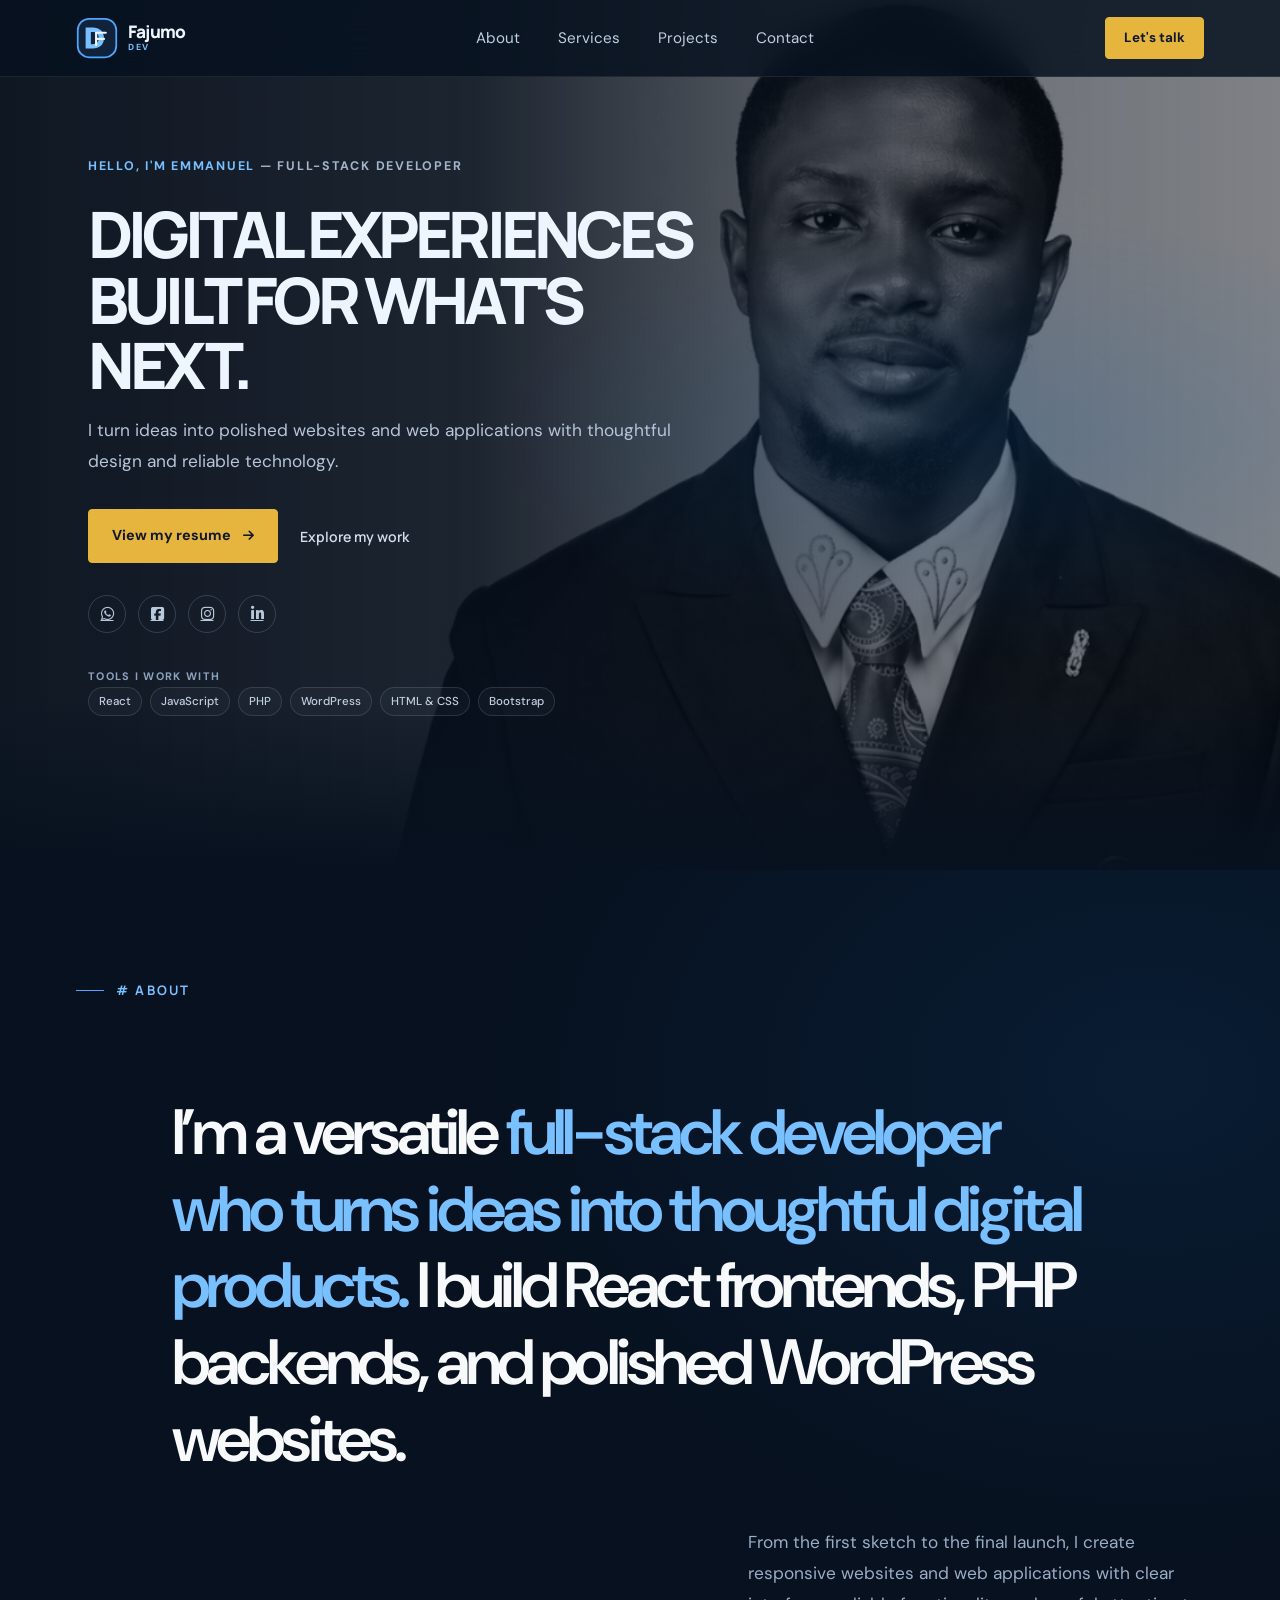
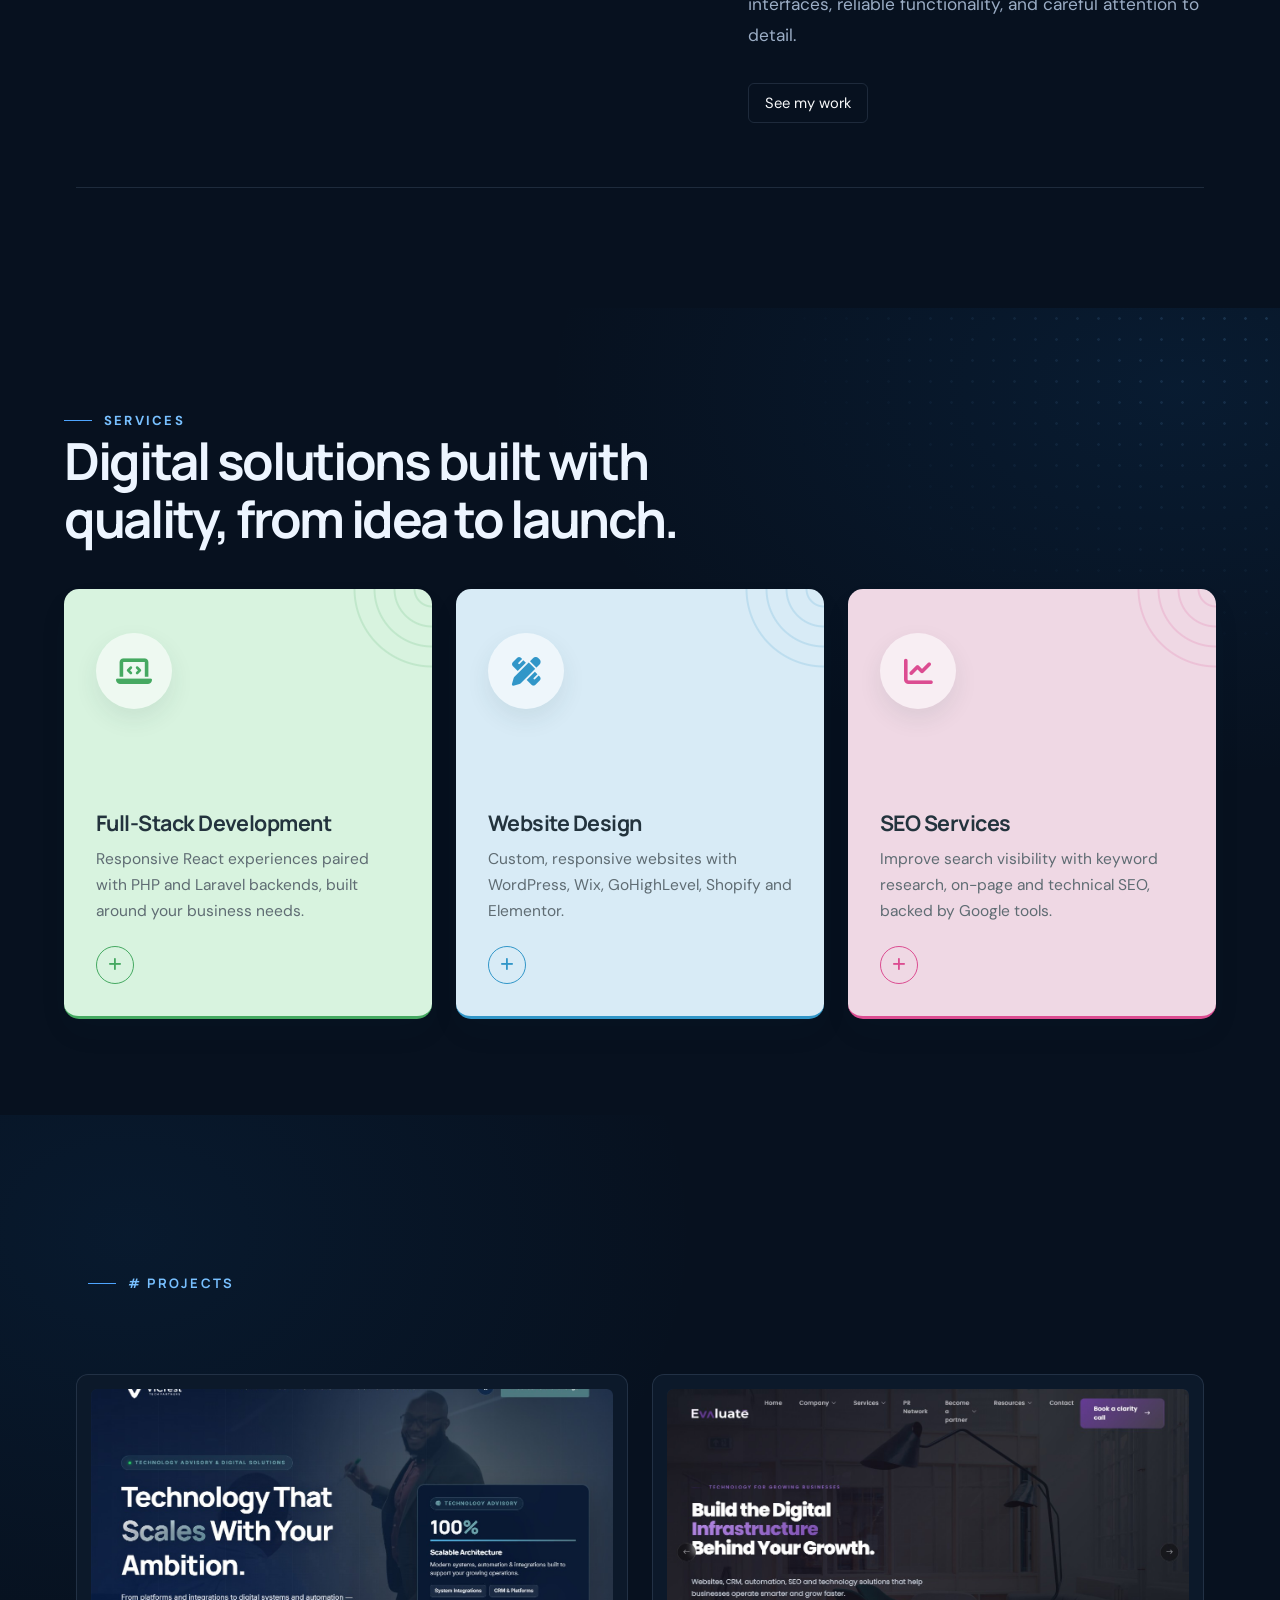
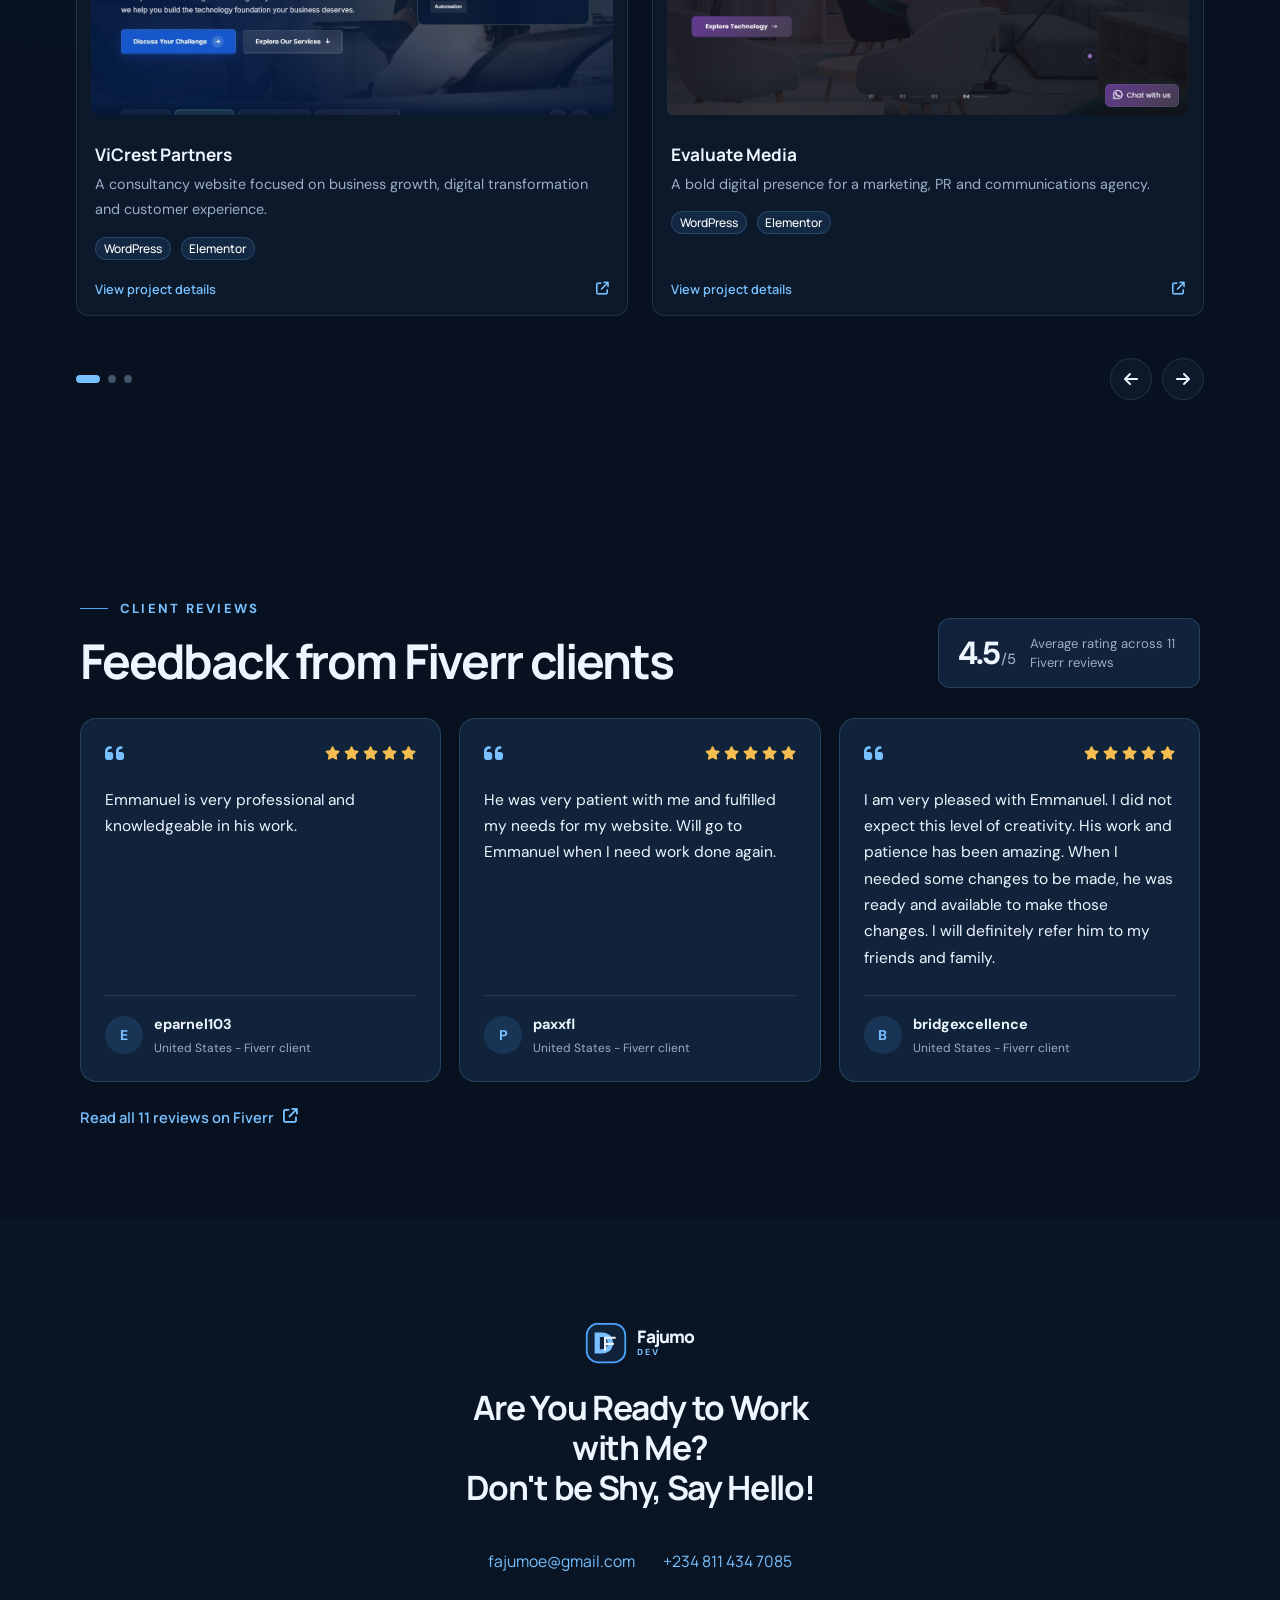
==== index.html @ 18ba1b21 "," ====
<!DOCTYPE html>
<html lang="en">

<head>
	<meta charset="utf-8">
	<meta name="viewport" content="width=device-width, initial-scale=1">
	<title>Emmanuel Fajumo | Full-Stack Developer</title>
	<meta name="description" content="Emmanuel Fajumo builds thoughtful digital experiences with React, PHP, JavaScript, and WordPress." />
	<meta name="author" content="Emmanuel Fajumo" />
	<meta name="theme-color" content="#07111f">


	<link rel="preconnect" href="https://fonts.googleapis.com">
	<link rel="preconnect" href="https://fonts.gstatic.com" crossorigin>
	<link
		href="https://fonts.googleapis.com/css2?family=DM+Sans:wght@400;500;600;700&family=Manrope:wght@400;500;600;700;800&display=swap"
		rel="stylesheet">
	<link rel="stylesheet" type="text/css" href="fontawesome/css/all.css">
	<link rel="stylesheet" type="text/css" href="bootstrap/css/bootstrap.min.css">

	<link rel="stylesheet" type="text/css" href="style.css">



</head>

<body>
	<div class="mainbody">
		<!-- Navigation and Hero section -->
		<div class="container-fluid hero pb-5" id="hero">
			<div class="row nav-bg py-3 px-5">
				<div class="col-md-12 ">
					<nav class="navbar navbar-expand-lg  text-light ">
						<div class="container-fluid d-flex justify-content-between">
							<a class="navbar-brand logo" href="#hero" aria-label="Dev Fajumo home">
								<svg class="logo-mark" viewBox="0 0 48 48" role="img" aria-labelledby="headerLogoTitle">
									<title id="headerLogoTitle">DF monogram</title>
									<rect x="2" y="2" width="44" height="44" rx="13" fill="#10233a" stroke="#4ea5ff" stroke-width="2" />
									<path d="M11 12h8c8 0 13 4.7 13 12s-5 12-13 12h-8V12Zm6 5v14h2c4.5 0 7-2.4 7-7s-2.5-7-7-7h-2Z" fill="#78c0ff" />
									<path d="M23 18h11M23 18v14M23 25h9" fill="none" stroke="#edf5ff" stroke-linecap="round" stroke-width="2.5" />
								</svg>
								<span class="logo-wordmark">
									<span class="logo-name">Fajumo</span>
									<span class="logo-caption">DEV</span>
								</span>
							</a>
							<button class="navbar-toggler" type="button" data-bs-toggle="collapse"
								data-bs-target="#navbarSupportedContent" aria-controls="navbarSupportedContent"
								aria-expanded="false" aria-label="Toggle navigation">
								<span class="navbar-toggler-icon"></span>
							</button>
							<div class="collapse navbar-collapse" id="navbarSupportedContent">
								<ul class="navbar-nav mb-2 mb-lg-0 d-flex justify-content-between">
									<li class="nav-item">
										<a class="nav-link" aria-current="page" href="#aboutMe">About</a>
									</li>
									<li class="nav-item">
										<a class="nav-link" href="#services">Services</a>
									</li>
									<li class="nav-item">
										<a class="nav-link" href="#projects">Projects</a>
									</li>
									<li class="nav-item">
										<a class="nav-link" href="#contact">Contact</a>
									</li>
								</ul>
							</div>
							<a href="#contact" class="btn btn-sm nav-cta d-none d-lg-inline-flex">Let's talk</a>
						</div>
					</nav>
				</div>
			</div>

			<div class="row bigtext">
				<div class="col-12 col-lg-7 d-flex align-items-center">
					<div class="hero-text">
						<p class="hero-eyebrow">Hello, I'm Emmanuel <span>— Full-stack developer</span></p>
						<h1 class="name" aria-label="Digital experiences built for what's next.">
							<span class="typing-line" aria-hidden="true">Digital experiences</span>
							<span class="typing-line" aria-hidden="true">built for what's next.</span>
						</h1>
						<p class="hero-description">I turn ideas into polished websites and web applications with thoughtful design and reliable technology.</p>
						<div class="hero-actions">
							<a class="btn btn-lg form-submit" href="media/mycv.pdf" target="_blank"
								rel="noopener" aria-label="View Emmanuel Fajumo's resume">View my resume <i class="fa-solid fa-arrow-right" aria-hidden="true"></i></a>
							<a class="hero-secondary-action" href="#projects">Explore my work</a>
						</div>
						<div class="socials">
							<a href="#contact" data-bs-toggle="offcanvas" data-bs-target="#offcanvasWithBothOptions"
								aria-controls="offcanvasWithBothOptions" aria-label="Open WhatsApp message form">
								<i class="fa-brands fa-whatsapp" aria-hidden="true"></i>
							</a>
							<a href="https://www.facebook.com/profile.php?id=100006743087755" target="_blank" rel="noopener noreferrer" aria-label="Facebook"> <i
									class="fa-brands fa-square-facebook"></i> </a>
							<a href="https://www.instagram.com/fajumo__mhanuel/?hl=en" target="_blank" rel="noopener noreferrer" aria-label="Instagram"> <i
									class="fa-brands fa-instagram"></i> </a>
							<a href="https://www.linkedin.com/in/emmanuel-fajumo-5799b8223/" target="_blank" rel="noopener noreferrer" aria-label="LinkedIn"> <i
									class="fa-brands fa-linkedin-in"></i> </a>
						</div>
						<aside class="hero-tech-stack" aria-label="Technologies I work with">
							<p class="hero-tech-heading">Tools I work with</p>
							<ul>
								<li>React</li>
								<li>JavaScript</li>
								<li>PHP</li>
								<li>WordPress</li>
								<li>HTML &amp; CSS</li>
								<li>Bootstrap</li>
							</ul>
						</aside>
					</div>
				</div>
			</div>
		</div>
		<!-- Navigation and Hero Ends  -->

		<!-- Social Links -->


		<!-- About Me -->
		<div class="container-fluid bgcolor pt-3 pb-5 px-2" id="aboutMe">
			<div class="row">
				<div class="col-md-12 pb-5">
					<h3 class="anchor "># About</h3>
				</div>
				<div class="col-md-10 offset-md-1 py-5">
					<p class="large-paragraph text-light">
						I’m a versatile <span>full-stack developer who turns ideas into thoughtful digital products.</span>
						I build React frontends, PHP backends, and polished WordPress websites.
					</p>
				</div>
			</div>
			<div class="row pb-5">

				<div class="col-md-5 offset-md-6 text-light">
					<p class="fs-4 pb-3">From the first sketch to the final launch, I create responsive websites and web
						applications with clear interfaces, reliable functionality, and careful attention to detail.</p>

					<a href="#projects" class="text-light btn btn-outline-light btn-lg rounded">See my work</a>
				</div>
			</div>

			<div class="row">
				<div class="col-md-12">
					<hr />
				</div>
			</div>
		</div>
		<!-- About Me Ends -->

		<!-- Services -->
		<section class="container-fluid" id="services" aria-labelledby="services-title">
			<div class="services-inner">
				<header class="services-header">
					<p class="anchor">Services</p>
					<h2 id="services-title">Digital solutions built with quality, from idea to launch.</h2>
				</header>

				<div class="services-grid">
					<article class="service-card service-card--green">
						<div class="service-icon" aria-hidden="true">
							<i class="fa-solid fa-laptop-code"></i>
						</div>
						<div class="service-content">
							<h3>Full-Stack Development</h3>
							<p>Responsive React experiences paired with PHP and Laravel backends, built around your business needs.</p>
							<a class="service-link" href="#contact" aria-label="Ask about full-stack development">
								<i class="fa-solid fa-plus" aria-hidden="true"></i>
							</a>
						</div>
					</article>

					<article class="service-card service-card--blue">
						<div class="service-icon" aria-hidden="true">
							<i class="fa-solid fa-pen-ruler"></i>
						</div>
						<div class="service-content">
							<h3>Website Design</h3>
							<p>Custom, responsive websites with WordPress, Wix, GoHighLevel, Shopify and Elementor.</p>
							<a class="service-link" href="#contact" aria-label="Ask about website design">
								<i class="fa-solid fa-plus" aria-hidden="true"></i>
							</a>
						</div>
					</article>

					<article class="service-card service-card--pink">
						<div class="service-icon" aria-hidden="true">
							<i class="fa-solid fa-chart-line"></i>
						</div>
						<div class="service-content">
							<h3>SEO Services</h3>
							<p>Improve search visibility with keyword research, on-page and technical SEO, backed by Google tools.</p>
							<a class="service-link" href="#contact" aria-label="Ask about SEO services">
								<i class="fa-solid fa-plus" aria-hidden="true"></i>
							</a>
						</div>
					</article>
				</div>
			</div>
		</section>

		<!-- Services Ends -->

		<!-- Projects -->
		<div class="container-fluid bgcolor pt-3 pb-5 px-2" id="projects">
			<div class="row g-5">
				<div class="col-md-12 py-5">
					<h3 class="anchor "># Projects</h3>
				</div>
			</div>

			<div id="projectsCarousel" class="carousel slide project-carousel" data-bs-interval="false"
				aria-label="Portfolio projects" aria-roledescription="carousel">
				<div class="carousel-inner">
					<div class="carousel-item active" role="group" aria-roledescription="slide" aria-label="Slide 1 of 3">
						<div class="row projectt">
							<div class="col-12 col-md-6">
								<a class="card proj project-card shadow-lg" href="#projectDetailsModal"
									data-bs-toggle="modal" data-bs-target="#projectDetailsModal"
									data-project-details="A business growth and technology consultancy website presenting strategy, digital marketing, technology and customer experience as integrated services."
									data-project-url="https://vicrestpartners.com/"
									aria-label="View project details: ViCrest Partners">
									<div class="rounded mb-3">
										<img src="media/vicrest-hero.jpg" class="img-fluid rounded" alt="ViCrest Partners homepage hero section">
									</div>
									<h4>ViCrest Partners</h4>
									<p>A consultancy website focused on business growth, digital transformation and customer experience.</p>
									<div class="d-flex justify-content-start align-items-center tools">
										<span class="badge text-bg-primary m-2">WordPress</span>
										<span class="badge text-bg-secondary m-2">Elementor</span>
									</div>
									<span class="project-card-hint">View project details <i class="fa-solid fa-arrow-up-right-from-square" aria-hidden="true"></i></span>
								</a>
							</div>
							<div class="col-12 col-md-6">
								<a class="card proj project-card shadow-lg" href="#projectDetailsModal"
									data-bs-toggle="modal" data-bs-target="#projectDetailsModal"
									data-project-details="A marketing, PR and digital agency website designed to showcase Evaluate Media's services and help businesses strengthen visibility, connect with customers and grow."
									data-project-url="https://evaluate.ng/"
									aria-label="View project details: Evaluate Media">
									<div class="rounded mb-3">
										<img src="media/evaluate-hero.jpg" class="img-fluid rounded" alt="Evaluate Media homepage hero section">
									</div>
									<h4>Evaluate Media</h4>
									<p>A bold digital presence for a marketing, PR and communications agency.</p>
									<div class="d-flex justify-content-start align-items-center tools">
										<span class="badge text-bg-primary m-2">WordPress</span>
										<span class="badge text-bg-secondary m-2">Elementor</span>
									</div>
									<span class="project-card-hint">View project details <i class="fa-solid fa-arrow-up-right-from-square" aria-hidden="true"></i></span>
								</a>
							</div>
						</div>
					</div>

					<div class="carousel-item" role="group" aria-roledescription="slide" aria-label="Slide 2 of 3">
						<div class="row projectt">
							<div class="col-12 col-md-6">
								<a class="card proj project-card shadow-lg" href="#projectDetailsModal"
									data-bs-toggle="modal" data-bs-target="#projectDetailsModal"
									data-project-details="A veteran-focused healthcare website presenting clinician-led disability examinations, with clear guidance for veterans preparing for evaluations and providers joining the care team."
									data-project-url="https://sabinihealthcare.evaluatepr.com/"
									aria-label="View project details: Sabini Healthcare Group">
									<div class="rounded mb-3">
										<img src="media/sabini-healthcare-hero.jpg" class="img-fluid rounded" alt="Sabini Healthcare Group homepage hero section">
									</div>
									<h4>Sabini Healthcare Group</h4>
									<p>A healthcare website for respectful, specialist-led disability evaluations for veterans.</p>
									<div class="d-flex justify-content-start align-items-center tools">
										<span class="badge text-bg-primary m-2">WordPress</span>
										<span class="badge text-bg-secondary m-2">Elementor</span>
									</div>
									<span class="project-card-hint">View project details <i class="fa-solid fa-arrow-up-right-from-square" aria-hidden="true"></i></span>
								</a>
							</div>
							<div class="col-12 col-md-6">
								<a class="card proj project-card shadow-lg" href="#projectDetailsModal"
									data-bs-toggle="modal" data-bs-target="#projectDetailsModal"
									data-project-details="A French-language Christian radio platform featuring live broadcasts, radio and TV streams, programs, podcasts and faith-based content."
									data-project-url="https://rvs1.org/"
									aria-label="View project details: Radio Voix du Salut">
									<div class="rounded mb-3">
										<img src="media/rvs-hero.jpg" class="img-fluid rounded" alt="Radio Voix du Salut homepage hero section">
									</div>
									<h4>Radio Voix du Salut</h4>
									<p>A French Christian radio experience for live listening, shows and podcasts.</p>
									<div class="d-flex justify-content-start align-items-center tools">
										<span class="badge text-bg-primary m-2">WordPress</span>
										<span class="badge text-bg-secondary m-2">ProRadio</span>
									</div>
									<span class="project-card-hint">View project details <i class="fa-solid fa-arrow-up-right-from-square" aria-hidden="true"></i></span>
								</a>
							</div>
						</div>
					</div>

					<div class="carousel-item" role="group" aria-roledescription="slide" aria-label="Slide 3 of 3">
						<div class="row projectt">
							<div class="col-12 col-md-6">
								<a class="card proj project-card shadow-lg" href="#projectDetailsModal"
									data-bs-toggle="modal" data-bs-target="#projectDetailsModal"
									data-project-details="A fashion storefront presenting Sabini Wearables' activewear and everyday apparel through featured collections, product categories and a direct shopping experience."
									data-project-url="https://sabiniwearables.evaluatepr.com/"
									aria-label="View project details: Sabini Wearables">
									<div class="rounded mb-3">
										<img src="media/sabini-wearables-hero.jpg" class="img-fluid rounded" alt="Sabini Wearables homepage hero section">
									</div>
									<h4>Sabini Wearables</h4>
									<p>A fashion e-commerce storefront showcasing activewear and everyday apparel.</p>
									<div class="d-flex justify-content-start align-items-center tools">
										<span class="badge text-bg-primary m-2">WordPress</span>
										<span class="badge text-bg-secondary m-2">WooCommerce</span>
									</div>
									<span class="project-card-hint">View project details <i class="fa-solid fa-arrow-up-right-from-square" aria-hidden="true"></i></span>
								</a>
							</div>
							<div class="col-12 col-md-6">
								<a class="card proj project-card shadow-lg" href="#projectDetailsModal"
									data-bs-toggle="modal" data-bs-target="#projectDetailsModal"
									data-project-details="A personal athletic profile for Summer Carpenter, featuring her lacrosse background, basketball and childhood galleries, player stats, video, and contact information."
									data-project-url="https://summer-carpenter.com/"
									aria-label="View project details: Summer Carpenter">
									<div class="rounded mb-3">
										<img src="media/summer-carpenter-hero.jpg" class="img-fluid rounded" alt="Summer Carpenter homepage hero section">
									</div>
									<h4>Summer Carpenter</h4>
									<p>A sports portfolio highlighting Summer Carpenter's athletic profile, story and galleries.</p>
									<div class="d-flex justify-content-start align-items-center tools">
										<span class="badge text-bg-primary m-2">WordPress</span>
										<span class="badge text-bg-secondary m-2">Elementor</span>
									</div>
									<span class="project-card-hint">View project details <i class="fa-solid fa-arrow-up-right-from-square" aria-hidden="true"></i></span>
								</a>
							</div>
						</div>
					</div>
				</div>

				<div class="project-carousel-controls" role="group" aria-label="Project carousel controls">
					<div class="carousel-indicators project-carousel-indicators" role="group" aria-label="Choose a project slide">
						<button type="button" class="active" data-bs-target="#projectsCarousel" data-bs-slide-to="0"
							aria-current="true" aria-label="Show project slide 1"></button>
						<button type="button" data-bs-target="#projectsCarousel" data-bs-slide-to="1"
							aria-label="Show project slide 2"></button>
						<button type="button" data-bs-target="#projectsCarousel" data-bs-slide-to="2"
							aria-label="Show project slide 3"></button>
					</div>
					<button type="button" class="project-carousel-button" data-bs-target="#projectsCarousel"
						data-bs-slide="prev" aria-label="Previous projects">
						<i class="fa-solid fa-arrow-left" aria-hidden="true"></i>
					</button>
					<button type="button" class="project-carousel-button" data-bs-target="#projectsCarousel"
						data-bs-slide="next" aria-label="Next projects">
						<i class="fa-solid fa-arrow-right" aria-hidden="true"></i>
					</button>
				</div>
			</div>
		</div>

		<!-- Projects -->
		<div class="modal fade" id="projectDetailsModal" tabindex="-1" aria-labelledby="projectModalTitle"
			aria-hidden="true">
			<div class="modal-dialog modal-lg modal-dialog-centered modal-dialog-scrollable">
				<div class="modal-content">
					<div class="modal-header">
						<div>
							<p class="project-modal-eyebrow">Selected project</p>
							<h2 class="modal-title" id="projectModalTitle">Project details</h2>
						</div>
						<button type="button" class="btn-close" data-bs-dismiss="modal" aria-label="Close"></button>
					</div>
					<div class="modal-body">
						<img class="project-modal-image" id="projectModalImage" src="" alt="">
						<p class="project-modal-description" id="projectModalDescription"></p>
						<h3 class="project-modal-subtitle">Built with</h3>
						<div class="project-modal-tools" id="projectModalTools"></div>
					</div>
					<div class="modal-footer">
						<p class="project-link-pending" id="projectLinkPending" role="status">
							Live website link has not been added yet.
						</p>
						<a class="btn project-website-link" id="projectWebsiteLink" href="" target="_blank"
							rel="noopener noreferrer" hidden>View website</a>
						<button type="button" class="btn btn-outline-light" data-bs-dismiss="modal">Close</button>
					</div>
				</div>
			</div>
		</div>

		<!-- Testimonials -->
		<section class="container-fluid bgcolor testimonial-section" aria-labelledby="testimonials-title">
			<div class="testimonial-section-inner">
				<header class="testimonial-header">
					<div>
						<p class="anchor">Client Reviews</p>
						<h2 id="testimonials-title">Feedback from Fiverr clients</h2>
					</div>
					<div class="testimonial-overview">
						<strong class="testimonial-overview-score">4.5<span>/5</span></strong>
						<p>Average rating across 11 Fiverr reviews</p>
					</div>
				</header>

				<div class="testimonial-grid">
					<article class="testimonial-card">
						<div class="testimonial-card-header">
							<i class="fa-solid fa-quote-left testimonial-quote-mark" aria-hidden="true"></i>
							<div class="testimonial-stars" role="img" aria-label="5 out of 5 stars">
								<i class="fa-solid fa-star" aria-hidden="true"></i>
								<i class="fa-solid fa-star" aria-hidden="true"></i>
								<i class="fa-solid fa-star" aria-hidden="true"></i>
								<i class="fa-solid fa-star" aria-hidden="true"></i>
								<i class="fa-solid fa-star" aria-hidden="true"></i>
							</div>
						</div>
						<blockquote>Emmanuel is very professional and knowledgeable in his work.</blockquote>
						<footer class="testimonial-author">
							<span class="testimonial-avatar" aria-hidden="true">E</span>
							<div class="testimonial-author-info">
								<cite>eparnel103</cite>
								<span>United States - Fiverr client</span>
							</div>
						</footer>
					</article>

					<article class="testimonial-card">
						<div class="testimonial-card-header">
							<i class="fa-solid fa-quote-left testimonial-quote-mark" aria-hidden="true"></i>
							<div class="testimonial-stars" role="img" aria-label="5 out of 5 stars">
								<i class="fa-solid fa-star" aria-hidden="true"></i>
								<i class="fa-solid fa-star" aria-hidden="true"></i>
								<i class="fa-solid fa-star" aria-hidden="true"></i>
								<i class="fa-solid fa-star" aria-hidden="true"></i>
								<i class="fa-solid fa-star" aria-hidden="true"></i>
							</div>
						</div>
						<blockquote>He was very patient with me and fulfilled my needs for my website. Will go to Emmanuel when I need work done again.</blockquote>
						<footer class="testimonial-author">
							<span class="testimonial-avatar" aria-hidden="true">P</span>
							<div class="testimonial-author-info">
								<cite>paxxfl</cite>
								<span>United States - Fiverr client</span>
							</div>
						</footer>
					</article>

					<article class="testimonial-card">
						<div class="testimonial-card-header">
							<i class="fa-solid fa-quote-left testimonial-quote-mark" aria-hidden="true"></i>
							<div class="testimonial-stars" role="img" aria-label="5 out of 5 stars">
								<i class="fa-solid fa-star" aria-hidden="true"></i>
								<i class="fa-solid fa-star" aria-hidden="true"></i>
								<i class="fa-solid fa-star" aria-hidden="true"></i>
								<i class="fa-solid fa-star" aria-hidden="true"></i>
								<i class="fa-solid fa-star" aria-hidden="true"></i>
							</div>
						</div>
						<blockquote>I am very pleased with Emmanuel. I did not expect this level of creativity. His work and patience has been amazing. When I needed some changes to be made, he was ready and available to make those changes. I will definitely refer him to my friends and family.</blockquote>
						<footer class="testimonial-author">
							<span class="testimonial-avatar" aria-hidden="true">B</span>
							<div class="testimonial-author-info">
								<cite>bridgexcellence</cite>
								<span>United States - Fiverr client</span>
							</div>
						</footer>
					</article>
				</div>

				<a class="testimonial-all-link" href="https://www.fiverr.com/stevelytics_01"
					target="_blank" rel="noopener noreferrer">
					Read all 11 reviews on Fiverr
					<i class="fa-solid fa-arrow-up-right-from-square" aria-hidden="true"></i>
				</a>
			</div>
		</section>

		<!-- Testimonials End -->


		<!-- Footer -->
		<div class="container-fluid bgcolor pt-3" id="contact">
			<div class="row pb-5">
				<div class="col-md-4 text-center offset-md-4">
					<a class="navbar-brand logo footer-logo" href="#hero" id="footerlogo"
						aria-label="Dev Fajumo home">
						<svg class="logo-mark" viewBox="0 0 48 48" role="img" aria-labelledby="footerLogoTitle">
							<title id="footerLogoTitle">DF monogram</title>
							<rect x="2" y="2" width="44" height="44" rx="13" fill="#10233a" stroke="#4ea5ff" stroke-width="2" />
							<path d="M11 12h8c8 0 13 4.7 13 12s-5 12-13 12h-8V12Zm6 5v14h2c4.5 0 7-2.4 7-7s-2.5-7-7-7h-2Z" fill="#78c0ff" />
							<path d="M23 18h11M23 18v14M23 25h9" fill="none" stroke="#edf5ff" stroke-linecap="round" stroke-width="2.5" />
						</svg>
						<span class="logo-wordmark">
							<span class="logo-name">Fajumo</span>
							<span class="logo-caption">DEV</span>
						</span>
					</a>
					<h3 class="py-3">Are You Ready to Work with Me? <br>Don't be Shy, Say Hello!</h3>
					<div class="d-flex justify-content-center py-5">
						<a href="mailto:fajumoe@gmail.com" class="px-5 fs-5">fajumoe@gmail.com</a>
						<a href="tel:+2348114347085" class="px-5 fs-5">+234 811 434 7085</a>


						

					</div>
				</div>
			</div>
			<div class="row">
				<div class="col-md-12 contact-accent">

				</div>
			</div>
		</div>

		<!-- Footer -->




		<div class="offcanvas offcanvas-start" data-bs-scroll="true" tabindex="-1" id="offcanvasWithBothOptions"
			aria-labelledby="offcanvasWithBothOptionsLabel">
			<div class="offcanvas-header">
				<h5 class="offcanvas-title text-light" id="offcanvasWithBothOptionsLabel">Kindly State Your Request</h5>
				<button type="button" class="btn-close" data-bs-dismiss="offcanvas" aria-label="Close"></button>
			</div>
			<div class="offcanvas-body bg-dark">
				<form id="contact-form">
					<label class="form-label text-light" for="mess">Your message</label>
					<textarea class="form-control form-control-lg" placeholder="How can I help?" id="mess"
						maxlength="2000" required></textarea>
					<p class="whatsapp-note">This opens WhatsApp with your message ready to send.</p>
					<button type="submit" class="btn btn-lg form-control form-control-lg mt-3">Continue to WhatsApp</button>
				</form>
			</div>
		</div>

	</div>

	<script src="bootstrap/js/bootstrap.bundle.min.js"></script>
	<script>
		document.documentElement.classList.add("js-reveal-ready");

		const heroHeading = document.querySelector(".name");
		if (heroHeading && !window.matchMedia("(prefers-reduced-motion: reduce)").matches) {
			const typingLines = heroHeading.querySelectorAll(".typing-line");
			let typedCharacters = 0;

			typingLines.forEach((line) => {
				const fragment = document.createDocumentFragment();
				Array.from(line.textContent).forEach((character) => {
					if (character === " ") {
						fragment.append(document.createTextNode(character));
						return;
					}

					const letter = document.createElement("span");
					letter.className = "typing-char";
					letter.textContent = character;
					letter.style.setProperty("--typing-delay", `${typedCharacters * 38}ms`);
					fragment.append(letter);
					typedCharacters += 1;
				});
				line.replaceChildren(fragment);
			});

			const cursor = document.createElement("span");
			cursor.className = "typing-caret";
			cursor.setAttribute("aria-hidden", "true");
			cursor.style.animationDelay = `${typedCharacters * 38}ms`;
			typingLines[typingLines.length - 1].append(cursor);
		}

		const projectsCarousel = document.getElementById("projectsCarousel");
		if (projectsCarousel) {
			const projectIndicators = projectsCarousel.querySelectorAll(".project-carousel-indicators button");
			projectsCarousel.addEventListener("slid.bs.carousel", (event) => {
				projectIndicators.forEach((indicator, index) => {
					if (index === event.to) {
						indicator.setAttribute("aria-current", "true");
					} else {
						indicator.removeAttribute("aria-current");
					}
				});
			});
		}

		const revealTargets = document.querySelectorAll(
			"#aboutMe .anchor, #aboutMe .large-paragraph, #aboutMe .row:nth-of-type(2) .col-md-5, #services .anchor, #services .services-header h2, #services .service-card, #projects .anchor, .proj, .testimonial-section .testimonial-card, #contact .logo, #contact h3, #contact .d-flex, #contact .contact-accent"
		);
		revealTargets.forEach((element, index) => {
			element.classList.add("reveal");
			element.style.setProperty("--reveal-order", index % 4);
		});

		if ("IntersectionObserver" in window) {
			const revealObserver = new IntersectionObserver((entries, observer) => {
				entries.forEach((entry) => {
					if (entry.isIntersecting) {
						entry.target.classList.add("is-visible");
						observer.unobserve(entry.target);
					}
				});
			}, { threshold: 0.12, rootMargin: "0px 0px -36px 0px" });

			revealTargets.forEach((element) => revealObserver.observe(element));
		} else {
			revealTargets.forEach((element) => element.classList.add("is-visible"));
		}

		const projectModal = document.getElementById("projectDetailsModal");
		projectModal.addEventListener("show.bs.modal", (event) => {
			const projectCard = event.relatedTarget;
			if (!(projectCard instanceof HTMLElement)) return;

			const title = projectCard.querySelector("h4")?.textContent.trim() || "Project details";
			const image = projectCard.querySelector("img");
			document.getElementById("projectModalTitle").textContent = title;
			document.getElementById("projectModalDescription").textContent =
				projectCard.dataset.projectDetails || projectCard.querySelector("p")?.textContent.trim() || "";

			const modalImage = document.getElementById("projectModalImage");
			modalImage.src = image?.src || "";
			modalImage.alt = image?.alt || `${title} preview`;

			const modalTools = document.getElementById("projectModalTools");
			modalTools.replaceChildren(...Array.from(projectCard.querySelectorAll(".tools .badge"), (badge) => {
				const tool = document.createElement("span");
				tool.className = "badge";
				tool.textContent = badge.textContent.trim();
				return tool;
			}));

			const websiteLink = document.getElementById("projectWebsiteLink");
			const linkPending = document.getElementById("projectLinkPending");
			let safeWebsiteUrl = "";
			try {
				const candidateUrl = new URL(projectCard.dataset.projectUrl);
				if (candidateUrl.protocol === "https:" || candidateUrl.protocol === "http:") {
					safeWebsiteUrl = candidateUrl.href;
				}
			} catch {
				safeWebsiteUrl = "";
			}

			websiteLink.href = safeWebsiteUrl;
			websiteLink.hidden = !safeWebsiteUrl;
			linkPending.hidden = Boolean(safeWebsiteUrl);
			linkPending.textContent = safeWebsiteUrl
				? ""
				: "Live website link has not been added yet.";
		});

		document.querySelectorAll("#navbarSupportedContent .nav-link").forEach((link) => {
			link.addEventListener("click", () => {
				const menu = document.getElementById("navbarSupportedContent");
				const collapse = bootstrap.Collapse.getInstance(menu);
				if (collapse) collapse.hide();
			});
		});

		document.getElementById("contact-form").addEventListener("submit", (event) => {
			event.preventDefault();
			const message = document.getElementById("mess").value.trim();
			if (!message) return;

			const whatsappUrl = `https://wa.me/2348114347085?text=${encodeURIComponent(message)}`;
			window.open(whatsappUrl, "_blank", "noopener,noreferrer");
		});
	</script>
</body>

</html>
---- style.css ----
:root {
	--ink: #edf5ff;
	--muted: #9badc5;
	--night: #07111f;
	--surface: #0c192a;
	--surface-raised: #10233a;
	--line: rgba(167, 196, 232, 0.14);
	--blue: #4ea5ff;
	--blue-bright: #78c0ff;
	--blue-deep: #1676d2;
	--content-width: 1380px;
}

html {
	scroll-behavior: smooth;
	scroll-padding-top: 88px;
}

body {
	margin: 0;
	overflow-x: hidden;
	background: var(--night);
	color: var(--ink);
	font-family: "DM Sans", sans-serif;
	-webkit-font-smoothing: antialiased;
}

.mainbody {
	padding: 0;
}

p {
	color: var(--muted);
	font-family: "DM Sans", sans-serif;
	line-height: 1.8;
}

h1,
h2,
h3,
h4,
a,
button {
	font-family: "Manrope", sans-serif;
}

h1,
h2,
h3,
h4 {
	color: var(--ink);
}

a {
	color: inherit;
}

a:focus-visible,
button:focus-visible {
	outline: 3px solid var(--blue-bright);
	outline-offset: 4px;
}

.hero {
	position: relative;
	min-height: 790px;
	background:
		radial-gradient(ellipse at 78% 50%, rgba(19, 103, 180, 0.18), transparent 36%),
		linear-gradient(90deg, rgba(5, 14, 27, 0.96) 0%, rgba(5, 14, 27, 0.9) 37%, rgba(5, 14, 27, 0.58) 72%, rgba(5, 14, 27, 0.5) 100%),
		url("media/banner.png") left 42% / 140% auto no-repeat;
	isolation: isolate;
}

.hero::after {
	position: absolute;
	z-index: -1;
	inset: 0;
	background: linear-gradient(0deg, var(--night), transparent 20%);
	content: "";
	pointer-events: none;
}

.nav-bg {
	position: sticky;
	top: 0;
	z-index: 20;
	padding: 12px max(5vw, 20px) !important;
	border-bottom: 1px solid rgba(255, 255, 255, 0.08);
	background: rgba(7, 17, 31, 0.84);
	backdrop-filter: blur(18px);
}

.nav-bg > div {
	padding: 0;
}

.navbar {
	padding: 0;
}

.navbar-brand.logo {
	display: inline-flex;
	align-items: center;
	gap: 10px;
	width: auto !important;
	margin: 0;
	color: var(--ink);
	text-decoration: none;
	transition: opacity 180ms ease, transform 180ms ease;
}

.navbar-brand.logo:hover {
	transform: translateY(-1px);
	opacity: 0.88;
}

.logo-mark {
	display: block;
	width: 42px;
	height: 42px;
	flex: 0 0 auto;
}

.logo-wordmark {
	display: flex;
	flex-direction: column;
	align-items: flex-start;
	gap: 1px;
}

.logo-name {
	color: var(--ink);
	font-size: 1.08rem;
	font-weight: 800;
	letter-spacing: -0.045em;
	line-height: 1.05;
}

.logo-caption {
	color: var(--blue-bright);
	font-family: "DM Sans", sans-serif;
	font-size: 0.55rem;
	font-weight: 700;
	letter-spacing: 0.19em;
	line-height: 1.2;
}

.large-paragraph span {
	color: var(--blue-bright);
}

.navbar-nav {
	width: auto !important;
	gap: clamp(14px, 3vw, 38px);
	margin: 0 auto;
}

.navbar .nav-cta {
	display: inline-flex;
	align-items: center;
	justify-content: center;
	min-height: 42px;
	padding: 0 18px;
	border: 1px solid #e6b53d;
	border-radius: 4px;
	background: #e6b53d;
	color: #111827;
	font-size: 0.84rem;
	font-weight: 700;
	line-height: 1;
	white-space: nowrap;
	transition: background 180ms ease, border-color 180ms ease, transform 180ms ease;
}

.navbar .nav-cta:hover {
	transform: translateY(-1px);
	border-color: #f3cd69;
	background: #f3cd69;
	color: #111827;
}

.nav-link {
	padding: 10px 0 !important;
	color: #c1cee0;
	font-family: "DM Sans", sans-serif;
	font-size: 0.95rem;
	transition: color 180ms ease;
}

.nav-link:hover,
.nav-link:focus-visible {
	color: var(--blue-bright);
}

.navbar-toggler {
	border-color: var(--line);
}

.navbar-toggler-icon {
	filter: invert(1);
}

.hero > .row:not(.nav-bg) {
	max-width: var(--content-width);
	margin-right: auto;
	margin-left: auto;
}

.hero .bigtext {
	min-height: 680px;
	align-items: center;
	padding: 54px clamp(24px, 5vw, 76px) 82px;
}

.hero-tech-stack {
	margin-top: 30px;
	animation: hero-enter 700ms 360ms both;
}

.hero-tech-heading {
	display: inline-block;
	margin: 0 14px 0 0;
	color: #8ca3bf;
	font-size: 0.68rem;
	font-weight: 700;
	letter-spacing: 0.12em;
	text-transform: uppercase;
}

.hero-tech-stack ul {
	display: inline-flex;
	flex-wrap: wrap;
	gap: 8px;
	margin: 0;
	padding: 0;
	list-style: none;
}

.hero-tech-stack li {
	padding: 5px 10px;
	border: 1px solid rgba(167, 196, 232, 0.17);
	border-radius: 99px;
	background: rgba(167, 196, 232, 0.04);
	color: #c1cee0;
	font-size: 0.72rem;
	font-weight: 500;
	transition: border-color 180ms ease, color 180ms ease;
}

.hero-tech-stack li:hover {
	border-color: rgba(120, 192, 255, 0.55);
	color: var(--blue-bright);
}

.hero-text {
	width: min(820px, 100%);
	padding: 24px 20px 24px 0;
	background: none;
	text-align: left;
	animation: hero-enter 800ms 220ms both;
}

.hero-eyebrow {
	display: block;
	margin: 0 0 24px;
	color: var(--blue-bright);
	font-size: 0.78rem;
	font-weight: 700;
	letter-spacing: 0.14em;
	text-transform: uppercase;
}

.hero-eyebrow span {
	color: #a4b4c9;
}

@keyframes hero-enter {
	from {
		opacity: 0;
		transform: translateY(22px);
	}
	to {
		opacity: 1;
		transform: translateY(0);
	}
}

.name {
	margin: 0 0 18px;
	color: var(--ink);
	font-size: clamp(3.3rem, 5vw, 5rem);
	font-weight: 800;
	letter-spacing: -0.075em;
	line-height: 1.02;
	text-align: left;
	text-transform: uppercase;
}

.typing-line {
	display: block;
}

.typing-char {
	opacity: 0;
	animation: hero-type-letter 1ms linear var(--typing-delay) both;
}

.typing-caret {
	display: inline-block;
	width: 0.065em;
	height: 0.84em;
	margin-left: 0.08em;
	background: var(--blue-bright);
	vertical-align: -0.04em;
	animation: hero-type-caret 850ms steps(2, start) infinite both;
}

@keyframes hero-type-letter {
	to {
		opacity: 1;
	}
}

@keyframes hero-type-caret {
	0%,
	100% {
		opacity: 0;
	}
	5%,
	49% {
		opacity: 1;
	}
}

.hero-description {
	max-width: 590px;
	margin: 0;
	color: #b6c5d9;
	font-size: clamp(1rem, 1.35vw, 1.14rem);
	line-height: 1.8;
}

.hero-actions {
	display: flex;
	align-items: center;
	flex-wrap: wrap;
	gap: 12px;
	margin-top: 32px;
}

.hero-actions .form-submit {
	width: auto;
	height: auto;
	padding: 15px 23px;
	border: 1px solid #e6b53d;
	border-radius: 4px;
	background: #e6b53d;
	color: #111827;
	font-size: 0.9rem;
	font-weight: 700;
	transition: transform 180ms ease, background 180ms ease, box-shadow 180ms ease;
}

.hero-actions .form-submit i {
	margin-left: 9px;
	font-size: 0.78rem;
}

.hero-actions .form-submit:hover {
	transform: translateY(-2px);
	border-color: #f3cd69;
	background: #f3cd69;
	color: #111827;
	box-shadow: 0 10px 30px rgba(230, 181, 61, 0.2);
}

.hero-secondary-action {
	padding: 12px 10px;
	color: #d3deec;
	font-size: 0.88rem;
	font-weight: 600;
	text-decoration: none;
	transition: color 180ms ease;
}

.hero-secondary-action:hover {
	color: var(--blue-bright);
}

.socials {
	display: flex;
	flex-direction: row;
	justify-content: flex-start;
	gap: 12px;
	margin-top: 32px;
}

.socials a {
	display: grid;
	width: 38px;
	height: 38px;
	place-items: center;
	border: 1px solid rgba(167, 196, 232, 0.22);
	border-radius: 50%;
	color: #b9c9dc;
	font-size: 0.95rem;
	transition: color 180ms ease, transform 180ms ease;
}

.socials a:hover {
	transform: translateY(-3px);
	border-color: var(--blue);
	color: var(--blue-bright);
}

.bgcolor {
	min-height: 0;
	background: var(--night);
}

#aboutMe,
#services,
#projects,
#contact {
	padding: 104px clamp(28px, 5vw, 76px) !important;
}

#aboutMe {
	background:
		radial-gradient(ellipse at 90% 20%, rgba(19, 103, 180, 0.13), transparent 42%),
		var(--night);
}

#aboutMe > .row,
#projects > .row,
#contact > .row {
	max-width: var(--content-width);
	margin-right: auto;
	margin-left: auto;
}

.anchor {
	display: inline-flex;
	align-items: center;
	gap: 12px;
	margin: 0;
	color: var(--blue-bright);
	font-size: 0.82rem;
	font-weight: 700;
	letter-spacing: 0.17em;
	text-transform: uppercase;
}

.anchor::before {
	width: 28px;
	height: 1px;
	background: var(--blue);
	content: "";
}

#aboutMe .large-paragraph {
	max-width: 950px;
	margin: 0;
	color: var(--ink);
	font-size: clamp(2.1rem, 5vw, 4.3rem);
	font-weight: 600;
	letter-spacing: -0.06em;
	line-height: 1.2;
}

#aboutMe .large-paragraph span {
	color: var(--blue-bright);
}

#aboutMe .row:nth-of-type(2) .col-md-5 {
	margin-left: auto;
}

#aboutMe .fs-4 {
	max-width: 520px;
	font-size: 1.08rem !important;
}

#aboutMe .btn-outline-light {
	border-color: var(--line);
	color: var(--ink);
	font-size: 0.92rem;
}

#aboutMe .btn-outline-light:hover {
	border-color: var(--blue);
	background: var(--blue);
	color: var(--night);
}

#aboutMe hr {
	border-color: var(--line);
	opacity: 1;
}

#services {
	position: relative;
	isolation: isolate;
	overflow: hidden;
	padding-top: 96px !important;
	padding-bottom: 96px !important;
	background:
		radial-gradient(ellipse at 92% 10%, rgba(19, 103, 180, 0.12), transparent 38%),
		var(--night);
	color: var(--ink);
}

#services::before {
	position: absolute;
	z-index: -1;
	top: 0;
	right: 0;
	width: min(38vw, 520px);
	height: 340px;
	background-image: radial-gradient(rgba(120, 192, 255, 0.16) 1.1px, transparent 1.6px);
	background-size: 21px 21px;
	content: "";
	mask-image: radial-gradient(ellipse at top right, #000 0%, transparent 76%);
	pointer-events: none;
}

#services .services-inner {
	position: relative;
	z-index: 1;
	max-width: 1182px;
	margin: 0 auto;
}

.services-header {
	max-width: 740px;
	margin-bottom: 42px;
}

#services .services-header h2 {
	max-width: 700px;
	margin: 0;
	color: var(--ink);
	font-size: clamp(2.25rem, 4vw, 3.2rem);
	font-weight: 700;
	letter-spacing: -0.045em;
	line-height: 1.12;
}

.services-grid {
	display: grid;
	grid-template-columns: repeat(3, minmax(0, 1fr));
	gap: 24px;
}

.service-card {
	--service-background: #d8f3df;
	--service-accent: #45a961;
	--service-ring: rgba(69, 169, 97, 0.16);
	position: relative;
	display: flex;
	min-height: 430px;
	flex-direction: column;
	overflow: hidden;
	padding: 44px 32px 32px;
	border: 0;
	border-bottom: 3px solid var(--service-accent);
	border-radius: 15px;
	background: var(--service-background);
	color: #1c303c;
	box-shadow: 0 14px 32px rgba(32, 63, 65, 0.045);
	transition: transform 220ms ease, box-shadow 220ms ease;
}

#services .service-card:hover,
#services .service-card:focus-within {
	transform: translateY(-8px);
	box-shadow: 0 24px 48px rgba(0, 0, 0, 0.32), 0 0 0 1px var(--service-accent);
}

.service-card::before {
	position: absolute;
	top: 0;
	right: 0;
	width: 190px;
	height: 190px;
	background: radial-gradient(circle at 100% 0%,
		transparent 0 16px,
		var(--service-ring) 17px 18px,
		transparent 19px 36px,
		var(--service-ring) 37px 38px,
		transparent 39px 56px,
		var(--service-ring) 57px 58px,
		transparent 59px 76px,
		var(--service-ring) 77px 78px,
		transparent 79px);
	content: "";
	pointer-events: none;
}

.service-card--blue {
	--service-background: #d8ebf6;
	--service-accent: #3196c8;
	--service-ring: rgba(49, 150, 200, 0.16);
}

.service-card--pink {
	--service-background: #efd8e4;
	--service-accent: #dc4c91;
	--service-ring: rgba(220, 76, 145, 0.16);
}

.service-icon {
	position: relative;
	z-index: 1;
	display: grid;
	width: 76px;
	height: 76px;
	flex: 0 0 auto;
	place-items: center;
	border-radius: 50%;
	background: rgba(255, 255, 255, 0.56);
	box-shadow: 0 10px 24px rgba(29, 61, 70, 0.09);
	color: var(--service-accent);
	font-size: 1.8rem;
}

.service-content {
	position: relative;
	z-index: 1;
	margin-top: auto;
	padding-top: 48px;
}

.service-content h3 {
	margin: 0 0 12px;
	color: #23333d;
	font-size: 1.34rem;
	font-weight: 700;
	letter-spacing: -0.025em;
}

.service-content p {
	max-width: 330px;
	margin: 0 0 22px;
	color: #5f6c73;
	font-size: 0.97rem;
	line-height: 1.65;
}

.service-link {
	display: grid;
	width: 38px;
	height: 38px;
	place-items: center;
	border: 1.5px solid var(--service-accent);
	border-radius: 50%;
	color: var(--service-accent);
	font-size: 0.92rem;
	text-decoration: none;
	transition: color 180ms ease, background-color 180ms ease, transform 180ms ease;
}

.service-link:hover {
	transform: rotate(90deg);
	background: var(--service-accent);
	color: #fff;
}

.service-link:focus-visible {
	outline-color: var(--service-accent);
}

#projects {
	background:
		radial-gradient(ellipse at 10% 12%, rgba(19, 103, 180, 0.1), transparent 35%),
		var(--night);
}

#projects .row.g-5 {
	margin-bottom: 12px;
}

.project-carousel {
	width: 100%;
}

.project-carousel .carousel-item {
	padding: 8px 0 16px;
}

.project-carousel .projectt {
	width: 100%;
	margin-right: 0;
	margin-left: 0;
}

.projectt {
	padding: 0 !important;
}

.projectt > [class*="col-"] {
	display: flex;
	margin-top: 14px !important;
	margin-bottom: 14px !important;
}

.project-carousel-controls {
	display: flex;
	align-items: center;
	justify-content: flex-end;
	gap: 10px;
	margin: 12px 12px 0;
}

.project-carousel-indicators {
	position: static;
	display: flex;
	align-items: center;
	justify-content: flex-start;
	gap: 8px;
	margin: 0 auto 0 0;
	padding: 0;
	list-style: none;
}

.project-carousel .project-carousel-indicators button {
	width: 8px;
	height: 8px;
	flex: 0 0 auto;
	padding: 0;
	margin: 0;
	border: 0;
	border-top: 0;
	border-bottom: 0;
	border-radius: 99px;
	background: rgba(167, 196, 232, 0.38);
	background-clip: initial;
	opacity: 1;
	text-indent: 0;
	transition: width 180ms ease, background-color 180ms ease;
}

.project-carousel .project-carousel-indicators button.active {
	width: 24px;
	background: var(--blue-bright);
}

.project-carousel-button {
	display: grid;
	width: 42px;
	height: 42px;
	place-items: center;
	border: 1px solid var(--line);
	border-radius: 50%;
	background: var(--surface);
	color: var(--ink);
	transition: transform 180ms ease, border-color 180ms ease, background-color 180ms ease, color 180ms ease;
}

.project-carousel-button:hover {
	transform: translateY(-2px);
	border-color: var(--blue);
	background: var(--blue);
	color: var(--night);
}

.proj {
	width: 100%;
	overflow: hidden;
	padding: 14px;
	border: 1px solid var(--line);
	border-radius: 12px;
	background: var(--surface);
	box-shadow: none !important;
	transition: transform 220ms ease, border-color 220ms ease, box-shadow 220ms ease;
}

.proj:hover {
	transform: translateY(-6px);
	border-color: rgba(78, 165, 255, 0.48);
	box-shadow: 0 18px 45px rgba(0, 0, 0, 0.25) !important;
}

.proj > div.rounded {
	display: block;
	overflow: hidden;
	background: var(--surface-raised);
}

.project-card {
	color: inherit;
	text-align: left;
	text-decoration: none;
}

.project-card:focus-visible {
	outline-offset: 6px;
}

.proj img {
	width: 100%;
	aspect-ratio: 16 / 10;
	object-fit: cover;
	transition: transform 450ms ease;
}

.proj:hover img {
	transform: scale(1.04);
}

.proj h4 {
	margin: 14px 4px 6px;
	font-size: 1.08rem;
	font-weight: 700;
}

.proj p {
	margin: 0 4px 10px;
	font-size: 0.9rem;
}

.proj .badge {
	border: 1px solid rgba(120, 192, 255, 0.18);
	border-radius: 99px;
	background: rgba(78, 165, 255, 0.12) !important;
	color: #abd5ff;
	font-weight: 500;
}

.proj .tools {
	display: flex;
	flex-wrap: wrap;
	gap: 2px;
}

.proj .tools .badge {
	margin: 4px !important;
}

.project-card-hint {
	display: flex;
	align-items: center;
	justify-content: space-between;
	gap: 10px;
	margin: auto 4px 2px;
	padding-top: 16px;
	color: var(--blue-bright);
	font-size: 0.8rem;
	font-weight: 600;
}

.project-card-hint i {
	transition: transform 180ms ease;
}

.project-card:hover .project-card-hint i,
.project-card:focus-visible .project-card-hint i {
	transform: translate(2px, -2px);
}

#projectDetailsModal .modal-content {
	overflow: hidden;
	border: 1px solid var(--line);
	border-radius: 16px;
	background: var(--surface);
	color: var(--ink);
}

#projectDetailsModal .modal-header,
#projectDetailsModal .modal-footer {
	border-color: var(--line);
}

#projectDetailsModal .btn-close {
	filter: invert(1);
}

.project-modal-eyebrow {
	margin-bottom: 6px;
	color: var(--blue-bright);
	font-size: 0.72rem;
	font-weight: 700;
	letter-spacing: 0.14em;
	text-transform: uppercase;
}

#projectModalTitle {
	font-size: clamp(1.4rem, 3vw, 2rem);
	font-weight: 700;
	letter-spacing: -0.04em;
}

.project-modal-image {
	display: block;
	width: 100%;
	max-height: 420px;
	margin-bottom: 24px;
	border: 1px solid var(--line);
	border-radius: 10px;
	background: var(--surface-raised);
	object-fit: cover;
}

.project-modal-description {
	margin-bottom: 22px;
	color: var(--muted);
}

.project-modal-subtitle {
	margin-bottom: 12px;
	font-size: 0.88rem;
	font-weight: 700;
}

.project-modal-tools {
	display: flex;
	flex-wrap: wrap;
	gap: 8px;
}

.project-modal-tools .badge {
	padding: 7px 11px;
	border: 1px solid rgba(120, 192, 255, 0.18);
	border-radius: 99px;
	background: rgba(78, 165, 255, 0.12);
	color: #abd5ff;
	font-weight: 500;
}

.project-link-pending {
	margin: 0 auto 0 0;
	font-size: 0.85rem;
}

.project-website-link {
	border: 1px solid var(--blue);
	background: var(--blue);
	color: var(--night);
	font-weight: 700;
}

.project-website-link:hover {
	border-color: var(--blue-bright);
	background: var(--blue-bright);
	color: var(--night);
}

.testimonial-section {
	display: block;
	padding: 88px max(6vw, 20px) !important;
}

.testimonial-section-inner {
	width: 100%;
	max-width: 1120px;
	margin: 0 auto;
}

.testimonial-header {
	display: flex;
	align-items: flex-end;
	justify-content: space-between;
	gap: 28px;
	margin-bottom: 30px;
}

.testimonial-header h2 {
	max-width: 640px;
	margin: 14px 0 0;
	color: var(--ink);
	font-size: clamp(2rem, 4vw, 3rem);
	font-weight: 700;
	letter-spacing: -0.045em;
	line-height: 1.12;
}

.testimonial-overview {
	display: flex;
	align-items: center;
	gap: 14px;
	flex: 0 0 auto;
	padding: 15px 19px;
	border: 1px solid rgba(120, 192, 255, 0.2);
	border-radius: 12px;
	background: var(--surface-raised) !important;
}

.testimonial-overview-score {
	color: var(--ink);
	font-size: 2rem;
	font-weight: 700;
	letter-spacing: -0.06em;
	line-height: 1;
}

.testimonial-overview-score span {
	margin-left: 2px;
	color: var(--muted);
	font-size: 0.92rem;
	font-weight: 500;
	letter-spacing: 0;
}

.testimonial-overview p {
	max-width: 150px;
	margin: 0;
	color: var(--muted);
	font-size: 0.82rem;
	line-height: 1.45;
}

.testimonial-grid {
	display: grid;
	grid-template-columns: repeat(3, minmax(0, 1fr));
	gap: 18px;
}

.testimonial-card {
	display: flex;
	min-height: 320px;
	flex-direction: column;
	padding: 24px;
	border: 1px solid rgba(120, 192, 255, 0.2);
	border-radius: 16px;
	background: var(--surface-raised);
}

.testimonial-card-header {
	display: flex;
	align-items: center;
	justify-content: space-between;
	margin-bottom: 22px;
}

.testimonial-quote-mark {
	color: var(--blue-bright);
	font-size: 1.35rem;
}

.testimonial-stars {
	display: flex;
	gap: 4px;
	color: #f5bd4f;
	font-size: 0.84rem;
}

.testimonial-card blockquote {
	flex: 1;
	margin: 0;
	color: var(--ink);
	font-size: 0.97rem;
	line-height: 1.7;
}

.testimonial-author {
	display: flex;
	align-items: center;
	gap: 11px;
	margin-top: 24px;
	padding-top: 18px;
	border-top: 1px solid var(--line);
}

.testimonial-avatar {
	display: grid;
	width: 38px;
	height: 38px;
	flex: 0 0 38px;
	place-items: center;
	border-radius: 50%;
	background: rgba(78, 165, 255, 0.14);
	color: var(--blue-bright);
	font-size: 0.88rem;
	font-weight: 700;
}

.testimonial-author-info {
	display: flex;
	flex-direction: column;
	gap: 3px;
}

.testimonial-author-info cite {
	color: var(--ink);
	font-size: 0.9rem;
	font-style: normal;
	font-weight: 700;
}

.testimonial-author-info span {
	color: var(--muted);
	font-size: 0.75rem;
}

.testimonial-all-link {
	display: inline-flex;
	align-items: center;
	gap: 9px;
	margin-top: 24px;
	color: var(--blue-bright);
	font-size: 0.92rem;
	font-weight: 600;
	text-decoration: none;
}

.testimonial-all-link:hover {
	color: var(--ink);
}

.testimonial-all-link:focus-visible {
	outline-offset: 5px;
}

#contact {
	padding-bottom: 32px !important;
	background: #091525;
}

#contact .logo {
	justify-content: center;
	width: auto !important;
	color: var(--ink) !important;
}

#contact .logo-wordmark {
	align-items: flex-start;
}

#contact h3 {
	font-size: clamp(1.5rem, 3vw, 2.1rem);
	font-weight: 700;
	letter-spacing: -0.04em;
}

#contact .d-flex {
	flex-wrap: wrap;
	gap: 14px 28px;
	padding: 18px 0 !important;
}

#contact .d-flex a {
	padding: 0 !important;
	color: var(--blue-bright);
	font-size: 0.98rem !important;
	text-decoration: none;
}

#contact .d-flex a:hover {
	color: var(--ink);
}

#contact .row:last-child > div {
	height: 3px !important;
	background: linear-gradient(90deg, var(--blue-deep), var(--blue-bright)) !important;
}

.offcanvas {
	border-color: var(--line);
	background: var(--surface);
	color: var(--ink);
}

.offcanvas-header {
	background: var(--blue-deep) !important;
}

.offcanvas-body {
	background: var(--surface) !important;
}

.offcanvas-body .btn {
	border: 0;
	background: var(--blue) !important;
	color: var(--night) !important;
	font-weight: 700;
}

.whatsapp-note {
	margin: 12px 0 0;
	font-size: 0.85rem;
}

.offcanvas-body .btn:hover {
	background: var(--blue-bright) !important;
}

.js-reveal-ready .reveal {
	opacity: 0;
	transform: translateY(24px);
	transition: opacity 700ms ease, transform 700ms cubic-bezier(0.2, 0.7, 0.2, 1);
	transition-delay: calc(var(--reveal-order, 0) * 70ms);
}

.js-reveal-ready .reveal.is-visible {
	opacity: 1;
	transform: translateY(0);
}

@media (max-width: 991.98px) {
	.nav-bg {
		padding-right: 20px !important;
		padding-left: 20px !important;
	}

	.navbar-collapse {
		padding: 14px 0 4px;
	}

	.navbar-nav {
		align-items: flex-start;
		gap: 4px;
	}

	.hero {
		min-height: 0;
	}

	.hero .bigtext {
		min-height: 0;
		padding-top: 54px;
		padding-bottom: 76px;
	}

	.hero-text {
		padding-right: 12px;
		padding-left: 12px;
	}

	.name {
		font-size: clamp(3.35rem, 8vw, 5.2rem);
	}

	.services-grid {
		grid-template-columns: repeat(2, minmax(0, 1fr));
		gap: 20px;
	}

	.testimonial-grid {
		grid-template-columns: repeat(2, minmax(0, 1fr));
	}

	#aboutMe,
	#services,
	#projects,
	#contact {
		padding-right: 32px !important;
		padding-left: 32px !important;
	}
}

@media (max-width: 575.98px) {
	html {
		scroll-padding-top: 72px;
	}

	.hero {
		min-height: 0;
		background-position: center, center, 45% center;
		background-size: auto, auto, cover;
	}

	.hero .bigtext {
		min-height: 0;
		padding: 42px 24px 58px;
	}

	.hero-eyebrow {
		max-width: 280px;
		margin-bottom: 18px;
		font-size: 0.66rem;
	}

	.name {
		font-size: clamp(2.75rem, 12vw, 4.25rem);
	}

	.hero-description {
		font-size: 0.98rem;
	}

	.hero-actions {
		gap: 8px;
		margin-top: 24px;
	}

	.hero-actions .form-submit {
		padding: 13px 17px;
	}

	.hero-secondary-action {
		padding-right: 0;
		padding-left: 5px;
	}

	.socials {
		margin-top: 26px;
	}

	#aboutMe,
	#services,
	#projects,
	#contact {
		padding: 68px 20px !important;
	}

	#aboutMe .col-md-10 {
		padding-top: 26px !important;
		padding-bottom: 30px !important;
	}

	#services .services-header {
		margin-bottom: 28px;
	}

	#services .services-header h2 {
		font-size: clamp(2.1rem, 9vw, 2.7rem);
	}

	#services .services-grid {
		grid-template-columns: 1fr;
		gap: 18px;
	}

	#services .service-card {
		min-height: 360px;
		padding: 32px 26px 26px;
	}

	#services .service-content {
		padding-top: 40px;
	}

	#projects .row.g-5 {
		gap: 0 !important;
	}

	#projects .row.g-5 > .col-md-12 {
		padding-top: 18px !important;
		padding-bottom: 22px !important;
	}

	.testimonial-section {
		padding: 45px 20px !important;
	}

	.testimonial-header {
		align-items: flex-start;
		flex-direction: column;
	}

	.testimonial-header h2 {
		font-size: clamp(2rem, 8vw, 2.7rem);
	}

	.testimonial-grid {
		grid-template-columns: 1fr;
	}

	.testimonial-card {
		min-height: 0;
		padding: 22px;
	}

	#contact .col-md-4 {
		padding-right: 8px;
		padding-left: 8px;
	}
}

@media (prefers-reduced-motion: reduce) {
	html {
		scroll-behavior: auto;
	}

	*,
	*::before,
	*::after {
		scroll-behavior: auto !important;
		animation-duration: 0.01ms !important;
		animation-iteration-count: 1 !important;
		transition-duration: 0.01ms !important;
	}
}
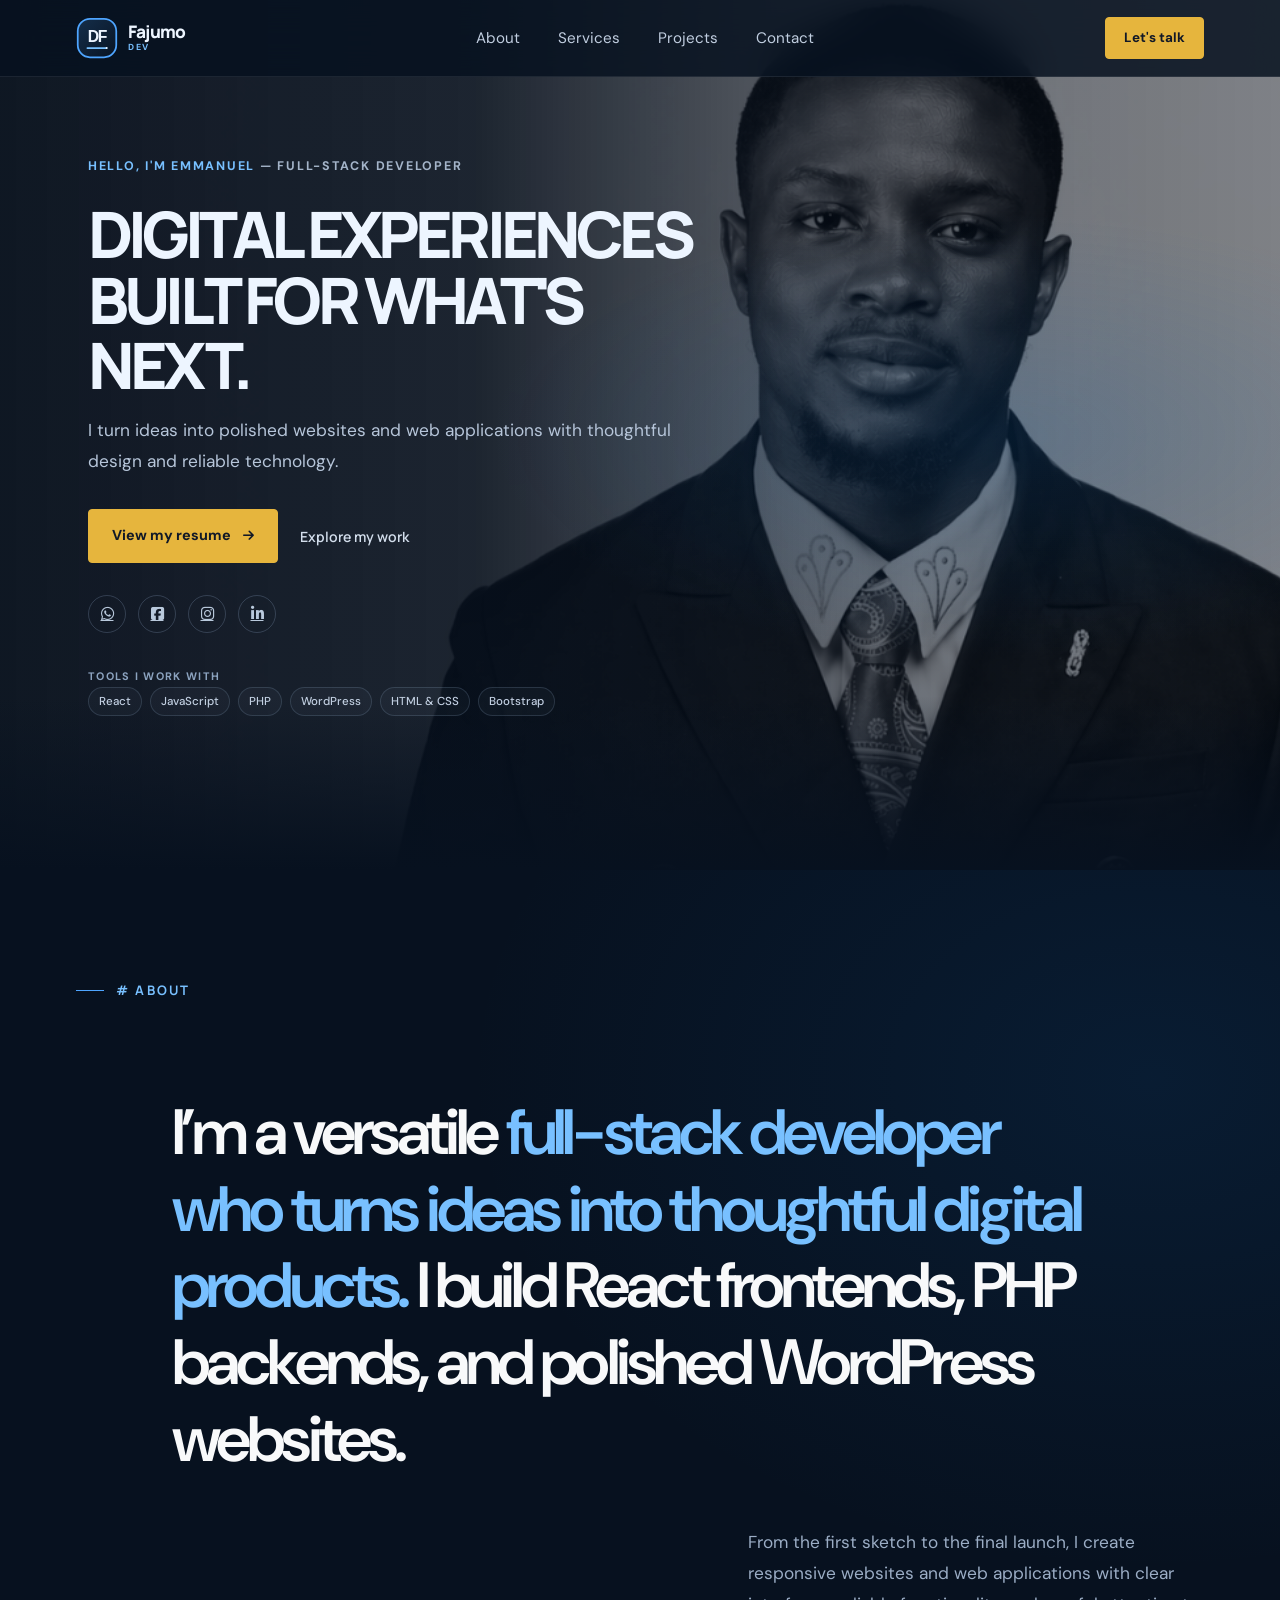
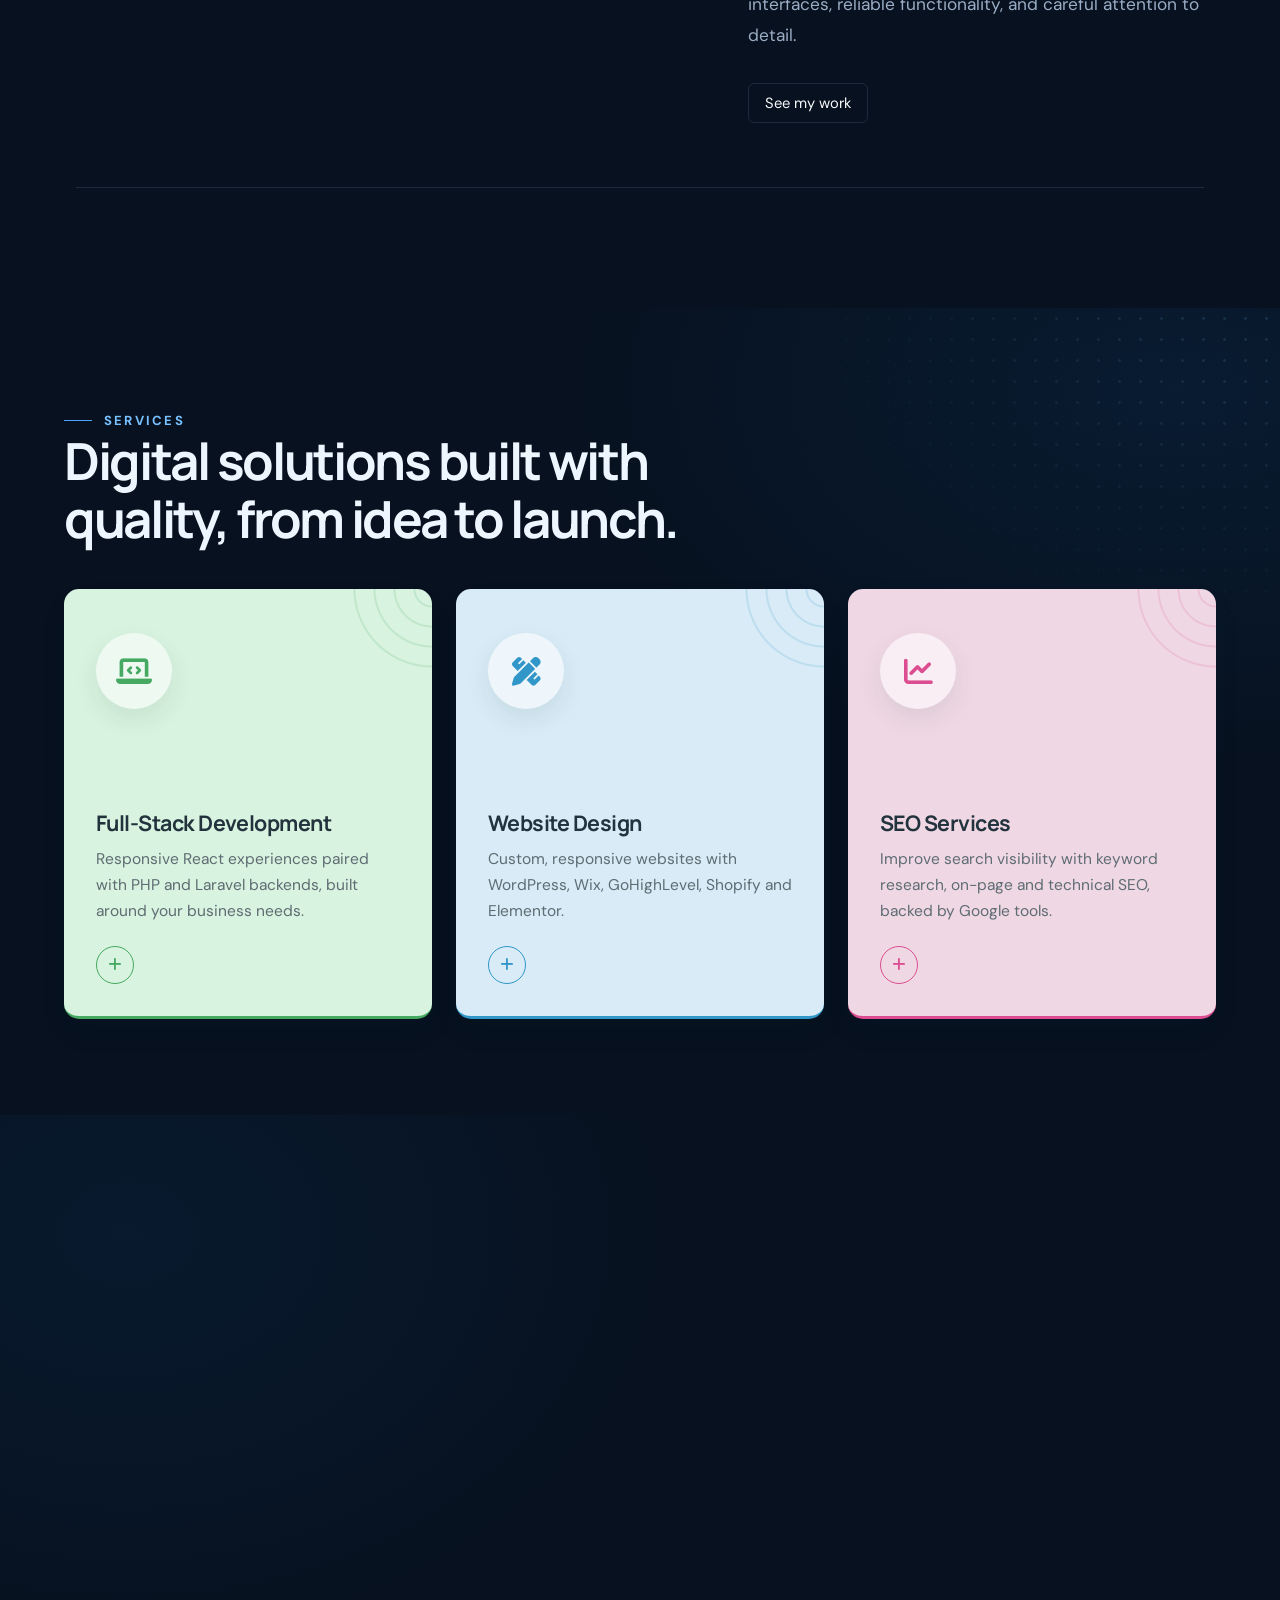
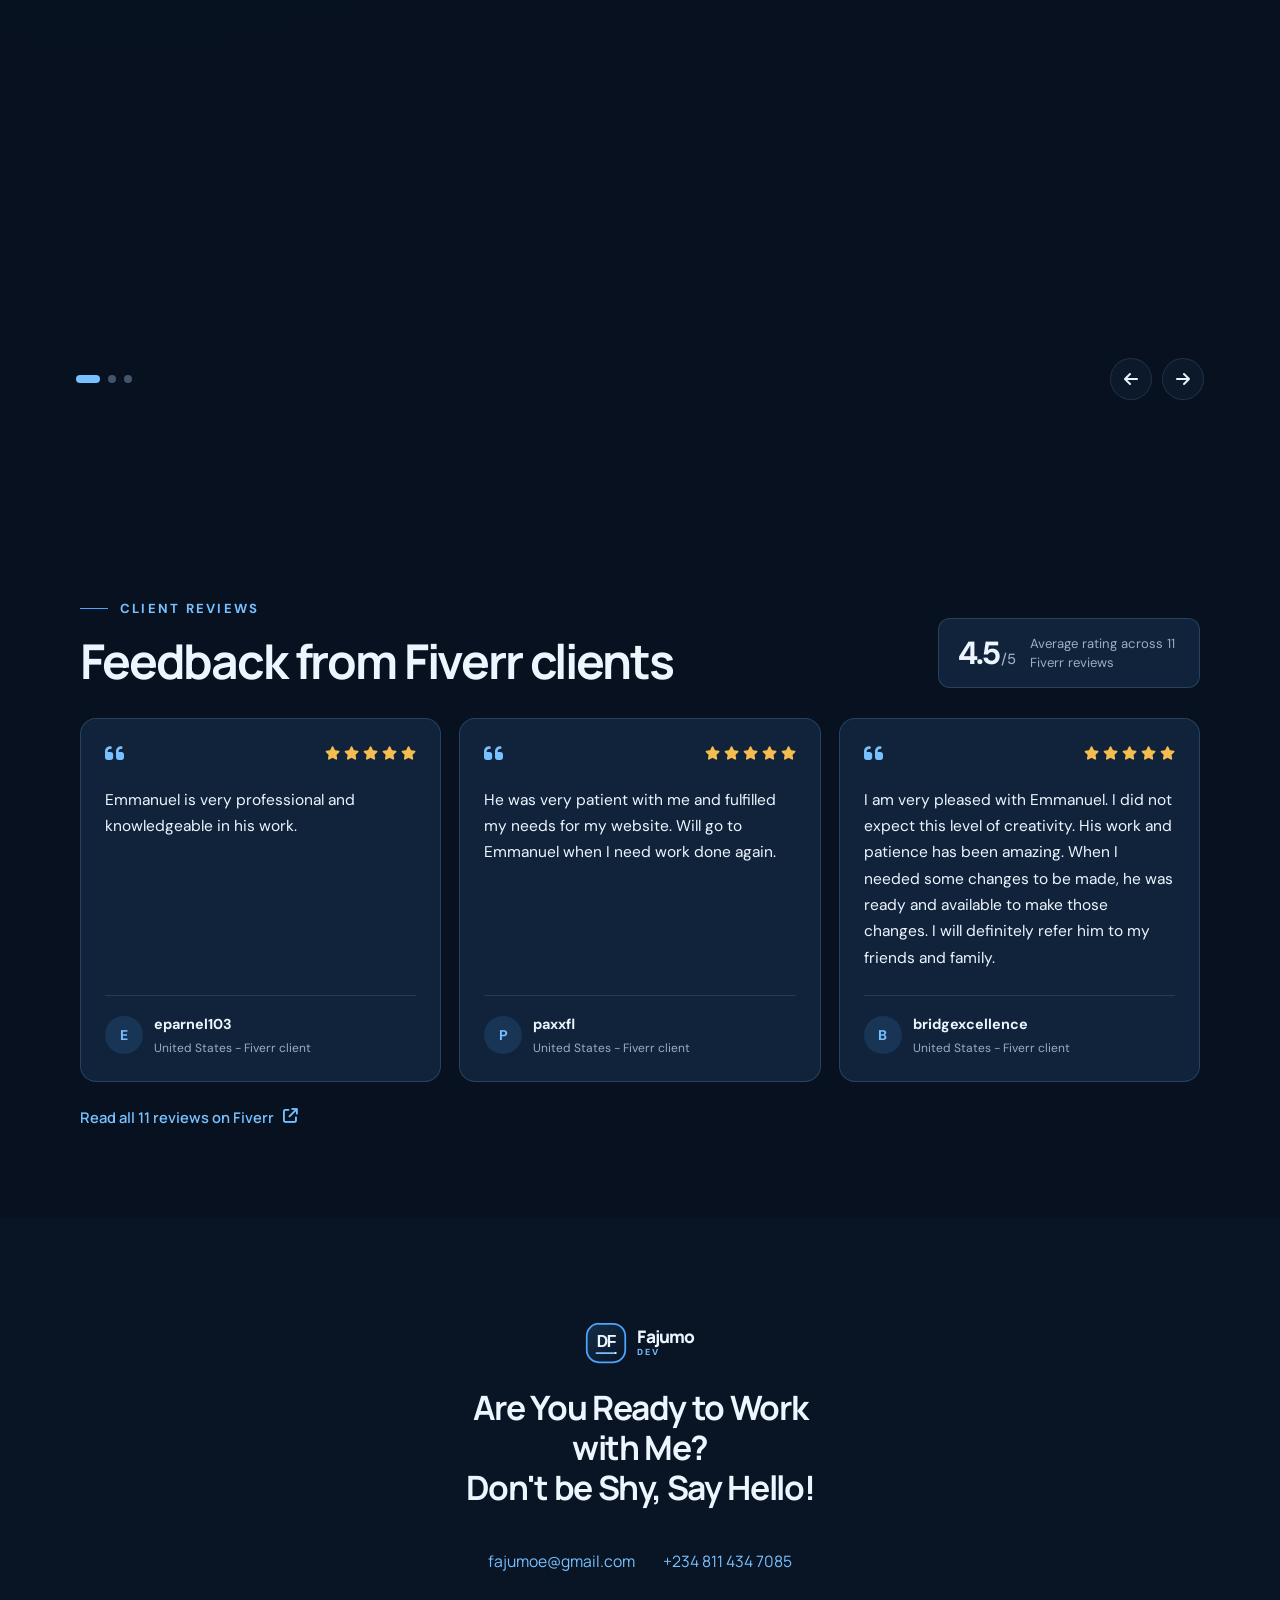
==== commit 0ef62eda: "Refresh Dev Fajumo logo and favicon Co-authored-by: Copilot <223556219+Copilot@users.noreply.github." ====
--- a/index.html
+++ b/index.html
@@ -8,6 +8,7 @@
 	<meta name="description" content="Emmanuel Fajumo builds thoughtful digital experiences with React, PHP, JavaScript, and WordPress." />
 	<meta name="author" content="Emmanuel Fajumo" />
 	<meta name="theme-color" content="#07111f">
+	<link rel="icon" href="favicon.svg" type="image/svg+xml">
 
 
 	<link rel="preconnect" href="https://fonts.googleapis.com">
@@ -33,12 +34,7 @@
 					<nav class="navbar navbar-expand-lg  text-light ">
 						<div class="container-fluid d-flex justify-content-between">
 							<a class="navbar-brand logo" href="#hero" aria-label="Dev Fajumo home">
-								<svg class="logo-mark" viewBox="0 0 48 48" role="img" aria-labelledby="headerLogoTitle">
-									<title id="headerLogoTitle">DF monogram</title>
-									<rect x="2" y="2" width="44" height="44" rx="13" fill="#10233a" stroke="#4ea5ff" stroke-width="2" />
-									<path d="M11 12h8c8 0 13 4.7 13 12s-5 12-13 12h-8V12Zm6 5v14h2c4.5 0 7-2.4 7-7s-2.5-7-7-7h-2Z" fill="#78c0ff" />
-									<path d="M23 18h11M23 18v14M23 25h9" fill="none" stroke="#edf5ff" stroke-linecap="round" stroke-width="2.5" />
-								</svg>
+								<img class="logo-mark" src="favicon.svg" alt="">
 								<span class="logo-wordmark">
 									<span class="logo-name">Fajumo</span>
 									<span class="logo-caption">DEV</span>
@@ -483,12 +479,7 @@
 				<div class="col-md-4 text-center offset-md-4">
 					<a class="navbar-brand logo footer-logo" href="#hero" id="footerlogo"
 						aria-label="Dev Fajumo home">
-						<svg class="logo-mark" viewBox="0 0 48 48" role="img" aria-labelledby="footerLogoTitle">
-							<title id="footerLogoTitle">DF monogram</title>
-							<rect x="2" y="2" width="44" height="44" rx="13" fill="#10233a" stroke="#4ea5ff" stroke-width="2" />
-							<path d="M11 12h8c8 0 13 4.7 13 12s-5 12-13 12h-8V12Zm6 5v14h2c4.5 0 7-2.4 7-7s-2.5-7-7-7h-2Z" fill="#78c0ff" />
-							<path d="M23 18h11M23 18v14M23 25h9" fill="none" stroke="#edf5ff" stroke-linecap="round" stroke-width="2.5" />
-						</svg>
+						<img class="logo-mark" src="favicon.svg" alt="">
 						<span class="logo-wordmark">
 							<span class="logo-name">Fajumo</span>
 							<span class="logo-caption">DEV</span>
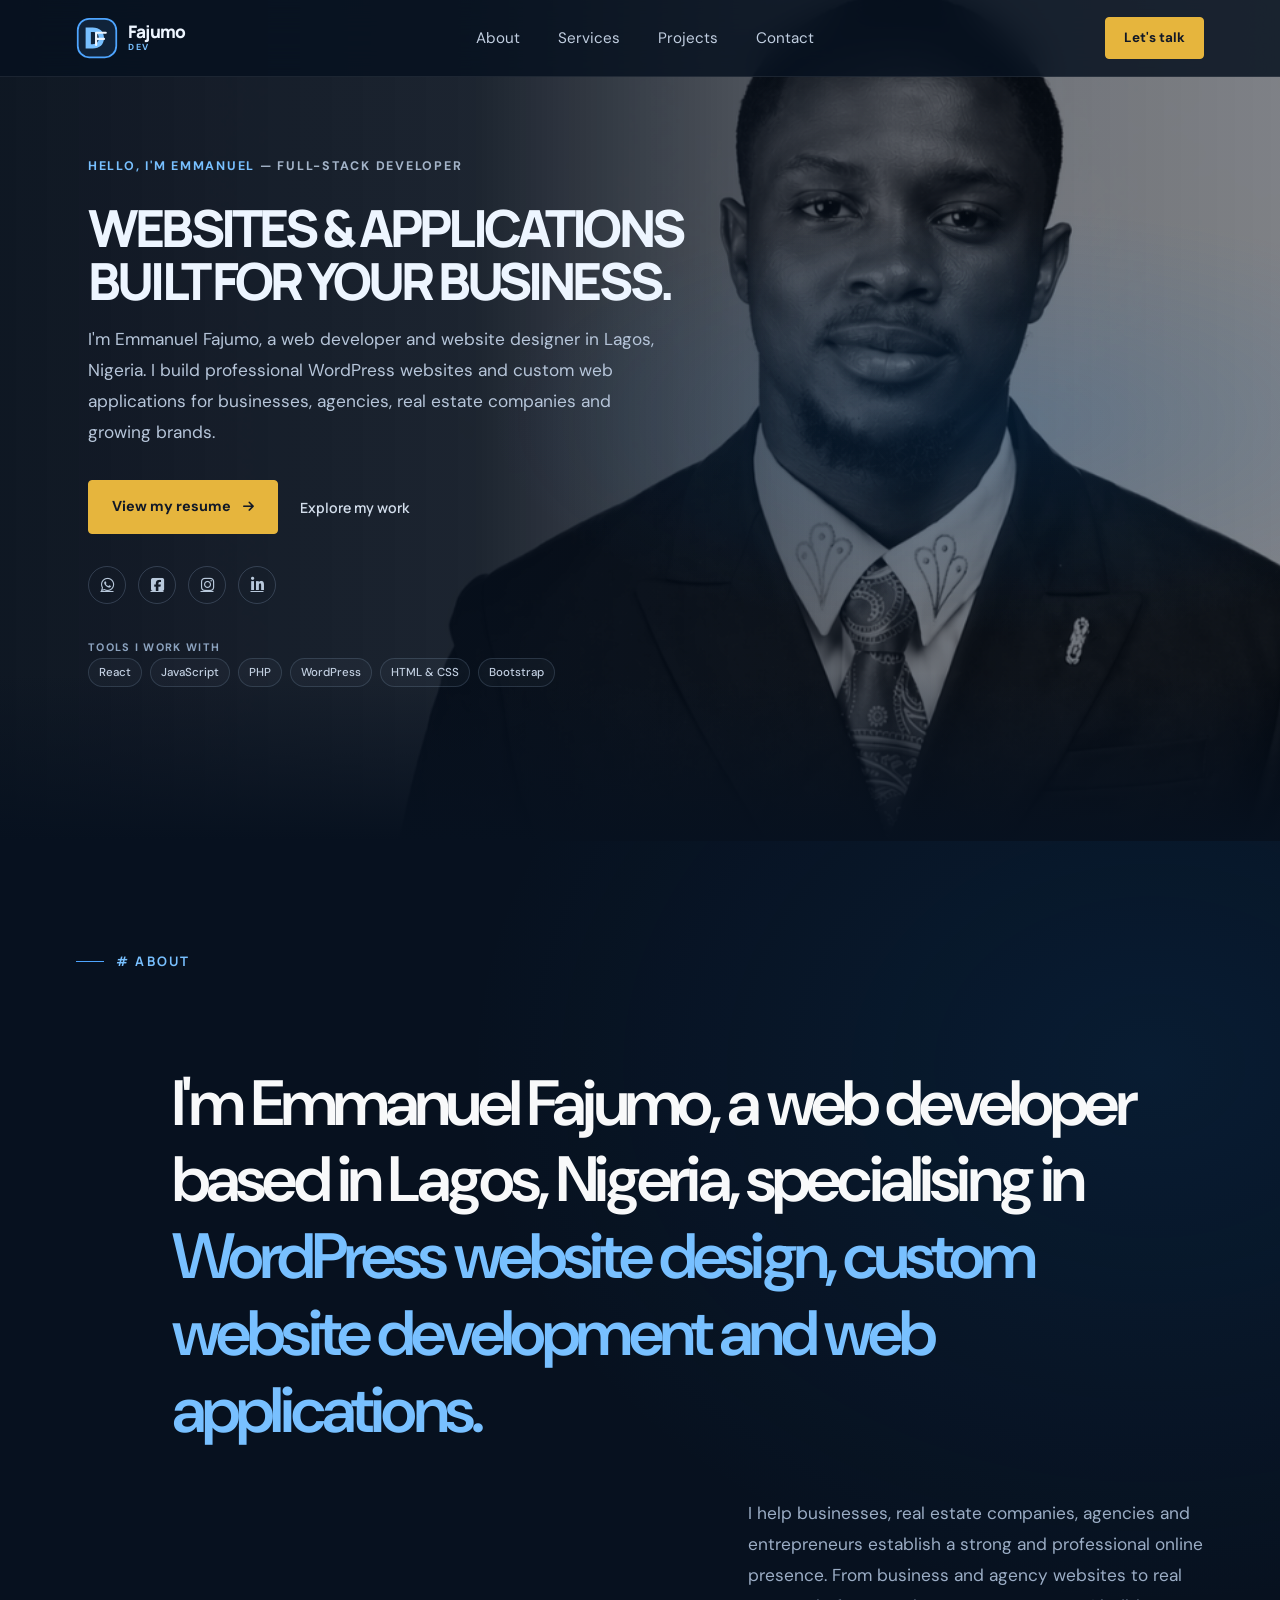
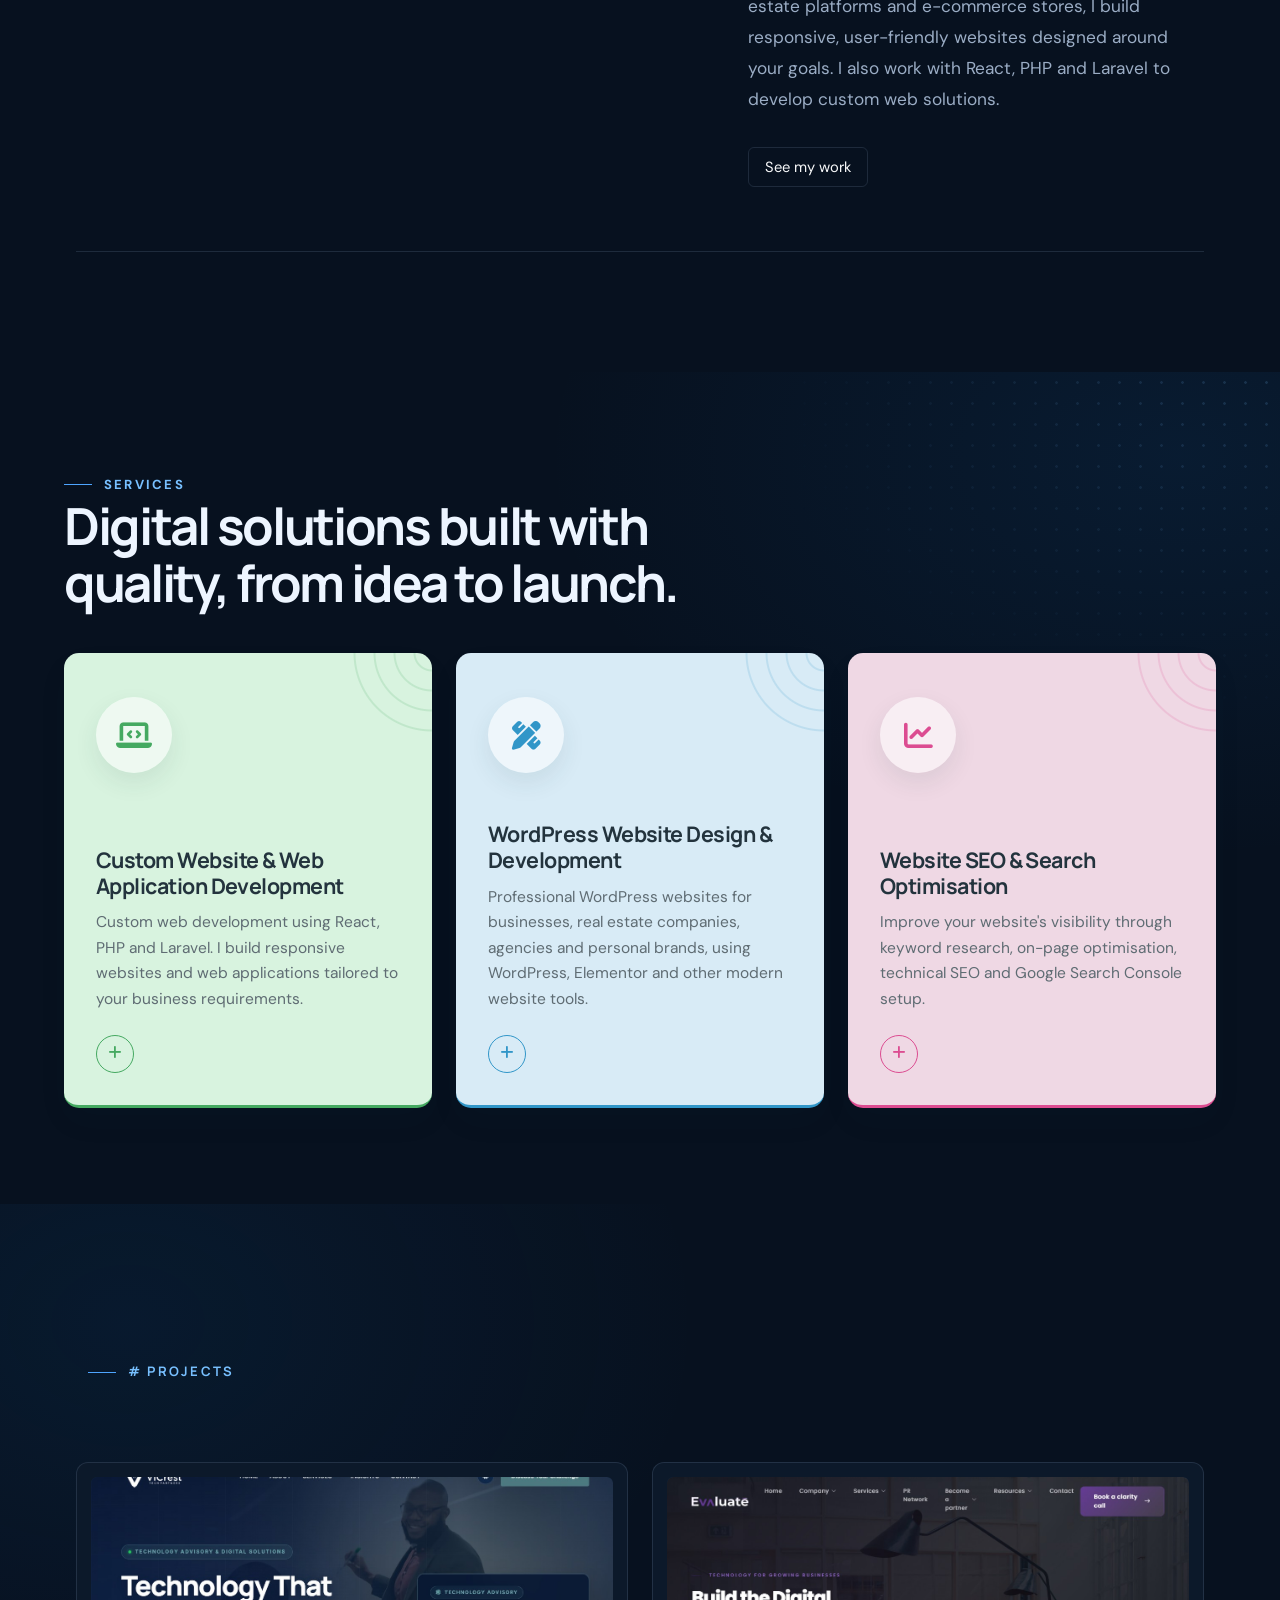
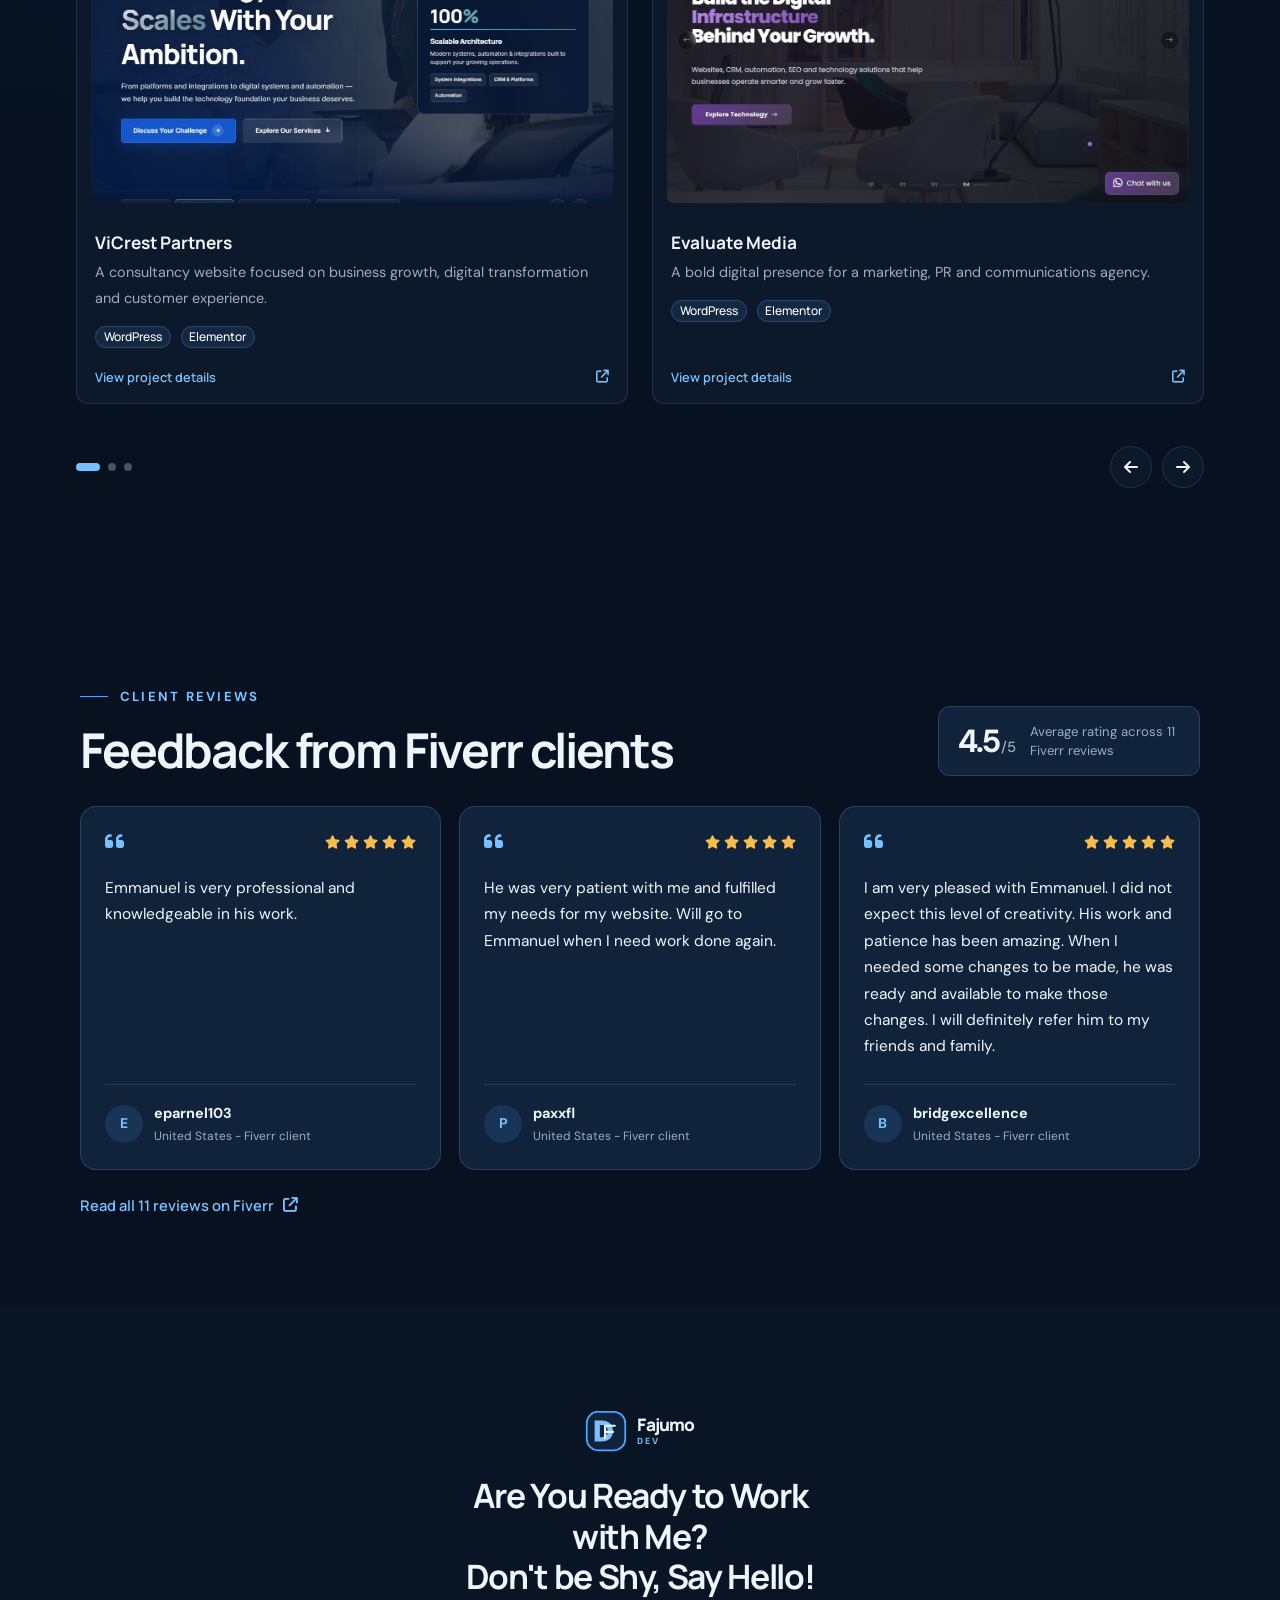
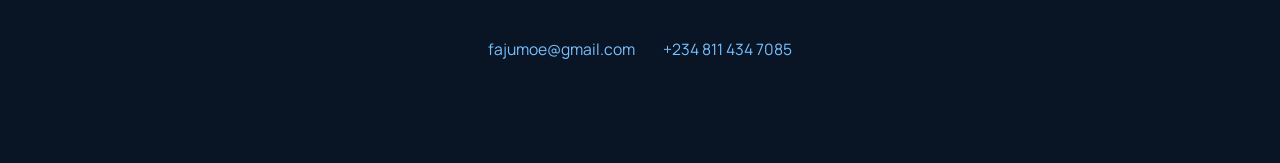
==== commit 83b1ba1a: "Update homepage SEO positioning Co-authored-by: Copilot <223556219+Copilot@users.noreply.github.com>" ====
--- a/index.html
+++ b/index.html
@@ -4,13 +4,24 @@
 <head>
 	<meta charset="utf-8">
 	<meta name="viewport" content="width=device-width, initial-scale=1">
-	<title>Emmanuel Fajumo | Full-Stack Developer</title>
-	<meta name="description" content="Emmanuel Fajumo builds thoughtful digital experiences with React, PHP, JavaScript, and WordPress." />
+	<title>Emmanuel Fajumo | WordPress &amp; Full-Stack Web Developer in Lagos</title>
+
+	<meta name="description"
+		content="Emmanuel Fajumo is a Lagos-based web developer specialising in WordPress website design and development for real estate businesses, agencies, startups and growing brands. Build a professional website that grows your business.">
+
+	<meta name="robots" content="index, follow">
 	<meta name="author" content="Emmanuel Fajumo" />
 	<meta name="theme-color" content="#07111f">
-	<link rel="icon" href="favicon.svg" type="image/svg+xml">
-
-
+
+	<!-- Open Graph / Social Media SEO -->
+	<meta property="og:type" content="website">
+	<meta property="og:title" content="Emmanuel Fajumo | WordPress &amp; Full-Stack Web Developer in Lagos">
+	<meta property="og:description"
+		content="Professional WordPress and website development for real estate businesses, agencies, startups and growing brands in Lagos, Nigeria.">
+	<meta property="og:url" content="https://emmanuelfajumo.com.ng/">
+	<meta property="og:site_name" content="Emmanuel Fajumo Portfolio">
+
+	<link rel="canonical" href="https://emmanuelfajumo.com.ng/">
 	<link rel="preconnect" href="https://fonts.googleapis.com">
 	<link rel="preconnect" href="https://fonts.gstatic.com" crossorigin>
 	<link
@@ -34,7 +45,16 @@
 					<nav class="navbar navbar-expand-lg  text-light ">
 						<div class="container-fluid d-flex justify-content-between">
 							<a class="navbar-brand logo" href="#hero" aria-label="Dev Fajumo home">
-								<img class="logo-mark" src="favicon.svg" alt="">
+								<svg class="logo-mark" viewBox="0 0 48 48" role="img" aria-labelledby="headerLogoTitle">
+									<title id="headerLogoTitle">DF monogram</title>
+									<rect x="2" y="2" width="44" height="44" rx="13" fill="#10233a" stroke="#4ea5ff"
+										stroke-width="2" />
+									<path
+										d="M11 12h8c8 0 13 4.7 13 12s-5 12-13 12h-8V12Zm6 5v14h2c4.5 0 7-2.4 7-7s-2.5-7-7-7h-2Z"
+										fill="#78c0ff" />
+									<path d="M23 18h11M23 18v14M23 25h9" fill="none" stroke="#edf5ff"
+										stroke-linecap="round" stroke-width="2.5" />
+								</svg>
 								<span class="logo-wordmark">
 									<span class="logo-name">Fajumo</span>
 									<span class="logo-caption">DEV</span>
@@ -71,14 +91,15 @@
 				<div class="col-12 col-lg-7 d-flex align-items-center">
 					<div class="hero-text">
 						<p class="hero-eyebrow">Hello, I'm Emmanuel <span>— Full-stack developer</span></p>
-						<h1 class="name" aria-label="Digital experiences built for what's next.">
-							<span class="typing-line" aria-hidden="true">Digital experiences</span>
-							<span class="typing-line" aria-hidden="true">built for what's next.</span>
+						<h1 class="name" aria-label="Websites & Applications Built for Your Business.">
+							<span class="typing-line" aria-hidden="true">Websites & Applications</span>
+							<span class="typing-line" aria-hidden="true">Built for Your Business.</span>
 						</h1>
-						<p class="hero-description">I turn ideas into polished websites and web applications with thoughtful design and reliable technology.</p>
+						<p class="hero-description">I'm Emmanuel Fajumo, a web developer and website designer in Lagos, Nigeria. I build professional WordPress websites and custom web applications for businesses, agencies, real estate companies and growing brands.</p>
 						<div class="hero-actions">
-							<a class="btn btn-lg form-submit" href="media/mycv.pdf" target="_blank"
-								rel="noopener" aria-label="View Emmanuel Fajumo's resume">View my resume <i class="fa-solid fa-arrow-right" aria-hidden="true"></i></a>
+							<a class="btn btn-lg form-submit" href="media/mycv.pdf" target="_blank" rel="noopener"
+								aria-label="View Emmanuel Fajumo's resume">View my resume <i
+									class="fa-solid fa-arrow-right" aria-hidden="true"></i></a>
 							<a class="hero-secondary-action" href="#projects">Explore my work</a>
 						</div>
 						<div class="socials">
@@ -86,11 +107,14 @@
 								aria-controls="offcanvasWithBothOptions" aria-label="Open WhatsApp message form">
 								<i class="fa-brands fa-whatsapp" aria-hidden="true"></i>
 							</a>
-							<a href="https://www.facebook.com/profile.php?id=100006743087755" target="_blank" rel="noopener noreferrer" aria-label="Facebook"> <i
+							<a href="https://www.facebook.com/profile.php?id=100006743087755" target="_blank"
+								rel="noopener noreferrer" aria-label="Facebook"> <i
 									class="fa-brands fa-square-facebook"></i> </a>
-							<a href="https://www.instagram.com/fajumo__mhanuel/?hl=en" target="_blank" rel="noopener noreferrer" aria-label="Instagram"> <i
-									class="fa-brands fa-instagram"></i> </a>
-							<a href="https://www.linkedin.com/in/emmanuel-fajumo-5799b8223/" target="_blank" rel="noopener noreferrer" aria-label="LinkedIn"> <i
+							<a href="https://www.instagram.com/fajumo__mhanuel/?hl=en" target="_blank"
+								rel="noopener noreferrer" aria-label="Instagram"> <i class="fa-brands fa-instagram"></i>
+							</a>
+							<a href="https://www.linkedin.com/in/emmanuel-fajumo-5799b8223/" target="_blank"
+								rel="noopener noreferrer" aria-label="LinkedIn"> <i
 									class="fa-brands fa-linkedin-in"></i> </a>
 						</div>
 						<aside class="hero-tech-stack" aria-label="Technologies I work with">
@@ -119,18 +143,23 @@
 				<div class="col-md-12 pb-5">
 					<h3 class="anchor "># About</h3>
 				</div>
-				<div class="col-md-10 offset-md-1 py-5">
+				<div class="col-md-11 offset-md-1 py-5">
 					<p class="large-paragraph text-light">
-						I’m a versatile <span>full-stack developer who turns ideas into thoughtful digital products.</span>
-						I build React frontends, PHP backends, and polished WordPress websites.
+						I'm Emmanuel Fajumo, a web developer based in Lagos, Nigeria,
+						specialising in <span>WordPress website design, custom website
+							development and web applications.</span>
 					</p>
 				</div>
 			</div>
 			<div class="row pb-5">
 
 				<div class="col-md-5 offset-md-6 text-light">
-					<p class="fs-4 pb-3">From the first sketch to the final launch, I create responsive websites and web
-						applications with clear interfaces, reliable functionality, and careful attention to detail.</p>
+					<p class="fs-4 pb-3">I help businesses,
+						real estate companies, agencies and entrepreneurs establish
+						a strong and professional online presence. From business and agency websites to real estate platforms and
+						e-commerce stores, I build responsive, user-friendly websites
+						designed around your goals. I also work with React, PHP and Laravel
+						to develop custom web solutions.</p>
 
 					<a href="#projects" class="text-light btn btn-outline-light btn-lg rounded">See my work</a>
 				</div>
@@ -158,8 +187,10 @@
 							<i class="fa-solid fa-laptop-code"></i>
 						</div>
 						<div class="service-content">
-							<h3>Full-Stack Development</h3>
-							<p>Responsive React experiences paired with PHP and Laravel backends, built around your business needs.</p>
+							<h3>Custom Website & Web Application Development</h3>
+							<p> Custom web development using React, PHP and Laravel.
+								I build responsive websites and web applications tailored
+								to your business requirements.</p>
 							<a class="service-link" href="#contact" aria-label="Ask about full-stack development">
 								<i class="fa-solid fa-plus" aria-hidden="true"></i>
 							</a>
@@ -171,8 +202,10 @@
 							<i class="fa-solid fa-pen-ruler"></i>
 						</div>
 						<div class="service-content">
-							<h3>Website Design</h3>
-							<p>Custom, responsive websites with WordPress, Wix, GoHighLevel, Shopify and Elementor.</p>
+							<h3>WordPress Website Design & Development</h3>
+							<p> Professional WordPress websites for businesses, real estate
+								companies, agencies and personal brands, using WordPress,
+								Elementor and other modern website tools.</p>
 							<a class="service-link" href="#contact" aria-label="Ask about website design">
 								<i class="fa-solid fa-plus" aria-hidden="true"></i>
 							</a>
@@ -184,8 +217,10 @@
 							<i class="fa-solid fa-chart-line"></i>
 						</div>
 						<div class="service-content">
-							<h3>SEO Services</h3>
-							<p>Improve search visibility with keyword research, on-page and technical SEO, backed by Google tools.</p>
+							<h3>Website SEO & Search Optimisation</h3>
+							<p>Improve your website's visibility through keyword research,
+								on-page optimisation, technical SEO and Google Search Console
+								setup.</p>
 							<a class="service-link" href="#contact" aria-label="Ask about SEO services">
 								<i class="fa-solid fa-plus" aria-hidden="true"></i>
 							</a>
@@ -208,7 +243,8 @@
 			<div id="projectsCarousel" class="carousel slide project-carousel" data-bs-interval="false"
 				aria-label="Portfolio projects" aria-roledescription="carousel">
 				<div class="carousel-inner">
-					<div class="carousel-item active" role="group" aria-roledescription="slide" aria-label="Slide 1 of 3">
+					<div class="carousel-item active" role="group" aria-roledescription="slide"
+						aria-label="Slide 1 of 3">
 						<div class="row projectt">
 							<div class="col-12 col-md-6">
 								<a class="card proj project-card shadow-lg" href="#projectDetailsModal"
@@ -217,15 +253,19 @@
 									data-project-url="https://vicrestpartners.com/"
 									aria-label="View project details: ViCrest Partners">
 									<div class="rounded mb-3">
-										<img src="media/vicrest-hero.jpg" class="img-fluid rounded" alt="ViCrest Partners homepage hero section">
+										<img src="media/vicrest-hero.jpg" class="img-fluid rounded"
+											alt="ViCrest Partners homepage hero section">
 									</div>
 									<h4>ViCrest Partners</h4>
-									<p>A consultancy website focused on business growth, digital transformation and customer experience.</p>
+									<p>A consultancy website focused on business growth, digital transformation and
+										customer experience.</p>
 									<div class="d-flex justify-content-start align-items-center tools">
 										<span class="badge text-bg-primary m-2">WordPress</span>
 										<span class="badge text-bg-secondary m-2">Elementor</span>
 									</div>
-									<span class="project-card-hint">View project details <i class="fa-solid fa-arrow-up-right-from-square" aria-hidden="true"></i></span>
+									<span class="project-card-hint">View project details <i
+											class="fa-solid fa-arrow-up-right-from-square"
+											aria-hidden="true"></i></span>
 								</a>
 							</div>
 							<div class="col-12 col-md-6">
@@ -235,7 +275,8 @@
 									data-project-url="https://evaluate.ng/"
 									aria-label="View project details: Evaluate Media">
 									<div class="rounded mb-3">
-										<img src="media/evaluate-hero.jpg" class="img-fluid rounded" alt="Evaluate Media homepage hero section">
+										<img src="media/evaluate-hero.jpg" class="img-fluid rounded"
+											alt="Evaluate Media homepage hero section">
 									</div>
 									<h4>Evaluate Media</h4>
 									<p>A bold digital presence for a marketing, PR and communications agency.</p>
@@ -243,7 +284,9 @@
 										<span class="badge text-bg-primary m-2">WordPress</span>
 										<span class="badge text-bg-secondary m-2">Elementor</span>
 									</div>
-									<span class="project-card-hint">View project details <i class="fa-solid fa-arrow-up-right-from-square" aria-hidden="true"></i></span>
+									<span class="project-card-hint">View project details <i
+											class="fa-solid fa-arrow-up-right-from-square"
+											aria-hidden="true"></i></span>
 								</a>
 							</div>
 						</div>
@@ -258,15 +301,19 @@
 									data-project-url="https://sabinihealthcare.evaluatepr.com/"
 									aria-label="View project details: Sabini Healthcare Group">
 									<div class="rounded mb-3">
-										<img src="media/sabini-healthcare-hero.jpg" class="img-fluid rounded" alt="Sabini Healthcare Group homepage hero section">
+										<img src="media/sabini-healthcare-hero.jpg" class="img-fluid rounded"
+											alt="Sabini Healthcare Group homepage hero section">
 									</div>
 									<h4>Sabini Healthcare Group</h4>
-									<p>A healthcare website for respectful, specialist-led disability evaluations for veterans.</p>
+									<p>A healthcare website for respectful, specialist-led disability evaluations for
+										veterans.</p>
 									<div class="d-flex justify-content-start align-items-center tools">
 										<span class="badge text-bg-primary m-2">WordPress</span>
 										<span class="badge text-bg-secondary m-2">Elementor</span>
 									</div>
-									<span class="project-card-hint">View project details <i class="fa-solid fa-arrow-up-right-from-square" aria-hidden="true"></i></span>
+									<span class="project-card-hint">View project details <i
+											class="fa-solid fa-arrow-up-right-from-square"
+											aria-hidden="true"></i></span>
 								</a>
 							</div>
 							<div class="col-12 col-md-6">
@@ -276,7 +323,8 @@
 									data-project-url="https://rvs1.org/"
 									aria-label="View project details: Radio Voix du Salut">
 									<div class="rounded mb-3">
-										<img src="media/rvs-hero.jpg" class="img-fluid rounded" alt="Radio Voix du Salut homepage hero section">
+										<img src="media/rvs-hero.jpg" class="img-fluid rounded"
+											alt="Radio Voix du Salut homepage hero section">
 									</div>
 									<h4>Radio Voix du Salut</h4>
 									<p>A French Christian radio experience for live listening, shows and podcasts.</p>
@@ -284,7 +332,9 @@
 										<span class="badge text-bg-primary m-2">WordPress</span>
 										<span class="badge text-bg-secondary m-2">ProRadio</span>
 									</div>
-									<span class="project-card-hint">View project details <i class="fa-solid fa-arrow-up-right-from-square" aria-hidden="true"></i></span>
+									<span class="project-card-hint">View project details <i
+											class="fa-solid fa-arrow-up-right-from-square"
+											aria-hidden="true"></i></span>
 								</a>
 							</div>
 						</div>
@@ -299,7 +349,8 @@
 									data-project-url="https://sabiniwearables.evaluatepr.com/"
 									aria-label="View project details: Sabini Wearables">
 									<div class="rounded mb-3">
-										<img src="media/sabini-wearables-hero.jpg" class="img-fluid rounded" alt="Sabini Wearables homepage hero section">
+										<img src="media/sabini-wearables-hero.jpg" class="img-fluid rounded"
+											alt="Sabini Wearables homepage hero section">
 									</div>
 									<h4>Sabini Wearables</h4>
 									<p>A fashion e-commerce storefront showcasing activewear and everyday apparel.</p>
@@ -307,7 +358,9 @@
 										<span class="badge text-bg-primary m-2">WordPress</span>
 										<span class="badge text-bg-secondary m-2">WooCommerce</span>
 									</div>
-									<span class="project-card-hint">View project details <i class="fa-solid fa-arrow-up-right-from-square" aria-hidden="true"></i></span>
+									<span class="project-card-hint">View project details <i
+											class="fa-solid fa-arrow-up-right-from-square"
+											aria-hidden="true"></i></span>
 								</a>
 							</div>
 							<div class="col-12 col-md-6">
@@ -317,15 +370,19 @@
 									data-project-url="https://summer-carpenter.com/"
 									aria-label="View project details: Summer Carpenter">
 									<div class="rounded mb-3">
-										<img src="media/summer-carpenter-hero.jpg" class="img-fluid rounded" alt="Summer Carpenter homepage hero section">
+										<img src="media/summer-carpenter-hero.jpg" class="img-fluid rounded"
+											alt="Summer Carpenter homepage hero section">
 									</div>
 									<h4>Summer Carpenter</h4>
-									<p>A sports portfolio highlighting Summer Carpenter's athletic profile, story and galleries.</p>
+									<p>A sports portfolio highlighting Summer Carpenter's athletic profile, story and
+										galleries.</p>
 									<div class="d-flex justify-content-start align-items-center tools">
 										<span class="badge text-bg-primary m-2">WordPress</span>
 										<span class="badge text-bg-secondary m-2">Elementor</span>
 									</div>
-									<span class="project-card-hint">View project details <i class="fa-solid fa-arrow-up-right-from-square" aria-hidden="true"></i></span>
+									<span class="project-card-hint">View project details <i
+											class="fa-solid fa-arrow-up-right-from-square"
+											aria-hidden="true"></i></span>
 								</a>
 							</div>
 						</div>
@@ -333,7 +390,8 @@
 				</div>
 
 				<div class="project-carousel-controls" role="group" aria-label="Project carousel controls">
-					<div class="carousel-indicators project-carousel-indicators" role="group" aria-label="Choose a project slide">
+					<div class="carousel-indicators project-carousel-indicators" role="group"
+						aria-label="Choose a project slide">
 						<button type="button" class="active" data-bs-target="#projectsCarousel" data-bs-slide-to="0"
 							aria-current="true" aria-label="Show project slide 1"></button>
 						<button type="button" data-bs-target="#projectsCarousel" data-bs-slide-to="1"
@@ -430,7 +488,8 @@
 								<i class="fa-solid fa-star" aria-hidden="true"></i>
 							</div>
 						</div>
-						<blockquote>He was very patient with me and fulfilled my needs for my website. Will go to Emmanuel when I need work done again.</blockquote>
+						<blockquote>He was very patient with me and fulfilled my needs for my website. Will go to
+							Emmanuel when I need work done again.</blockquote>
 						<footer class="testimonial-author">
 							<span class="testimonial-avatar" aria-hidden="true">P</span>
 							<div class="testimonial-author-info">
@@ -451,7 +510,10 @@
 								<i class="fa-solid fa-star" aria-hidden="true"></i>
 							</div>
 						</div>
-						<blockquote>I am very pleased with Emmanuel. I did not expect this level of creativity. His work and patience has been amazing. When I needed some changes to be made, he was ready and available to make those changes. I will definitely refer him to my friends and family.</blockquote>
+						<blockquote>I am very pleased with Emmanuel. I did not expect this level of creativity. His work
+							and patience has been amazing. When I needed some changes to be made, he was ready and
+							available to make those changes. I will definitely refer him to my friends and family.
+						</blockquote>
 						<footer class="testimonial-author">
 							<span class="testimonial-avatar" aria-hidden="true">B</span>
 							<div class="testimonial-author-info">
@@ -462,8 +524,8 @@
 					</article>
 				</div>
 
-				<a class="testimonial-all-link" href="https://www.fiverr.com/stevelytics_01"
-					target="_blank" rel="noopener noreferrer">
+				<a class="testimonial-all-link" href="https://www.fiverr.com/stevelytics_01" target="_blank"
+					rel="noopener noreferrer">
 					Read all 11 reviews on Fiverr
 					<i class="fa-solid fa-arrow-up-right-from-square" aria-hidden="true"></i>
 				</a>
@@ -477,9 +539,17 @@
 		<div class="container-fluid bgcolor pt-3" id="contact">
 			<div class="row pb-5">
 				<div class="col-md-4 text-center offset-md-4">
-					<a class="navbar-brand logo footer-logo" href="#hero" id="footerlogo"
-						aria-label="Dev Fajumo home">
-						<img class="logo-mark" src="favicon.svg" alt="">
+					<a class="navbar-brand logo footer-logo" href="#hero" id="footerlogo" aria-label="Dev Fajumo home">
+						<svg class="logo-mark" viewBox="0 0 48 48" role="img" aria-labelledby="footerLogoTitle">
+							<title id="footerLogoTitle">DF monogram</title>
+							<rect x="2" y="2" width="44" height="44" rx="13" fill="#10233a" stroke="#4ea5ff"
+								stroke-width="2" />
+							<path
+								d="M11 12h8c8 0 13 4.7 13 12s-5 12-13 12h-8V12Zm6 5v14h2c4.5 0 7-2.4 7-7s-2.5-7-7-7h-2Z"
+								fill="#78c0ff" />
+							<path d="M23 18h11M23 18v14M23 25h9" fill="none" stroke="#edf5ff" stroke-linecap="round"
+								stroke-width="2.5" />
+						</svg>
 						<span class="logo-wordmark">
 							<span class="logo-name">Fajumo</span>
 							<span class="logo-caption">DEV</span>
@@ -491,7 +561,7 @@
 						<a href="tel:+2348114347085" class="px-5 fs-5">+234 811 434 7085</a>
 
 
-						
+
 
 					</div>
 				</div>
@@ -520,7 +590,8 @@
 					<textarea class="form-control form-control-lg" placeholder="How can I help?" id="mess"
 						maxlength="2000" required></textarea>
 					<p class="whatsapp-note">This opens WhatsApp with your message ready to send.</p>
-					<button type="submit" class="btn btn-lg form-control form-control-lg mt-3">Continue to WhatsApp</button>
+					<button type="submit" class="btn btn-lg form-control form-control-lg mt-3">Continue to
+						WhatsApp</button>
 				</form>
 			</div>
 		</div>
--- a/style.css
+++ b/style.css
@@ -288,7 +288,7 @@
 .name {
 	margin: 0 0 18px;
 	color: var(--ink);
-	font-size: clamp(3.3rem, 5vw, 5rem);
+	font-size: clamp(2rem, 4vw, 4.4rem);
 	font-weight: 800;
 	letter-spacing: -0.075em;
 	line-height: 1.02;
@@ -459,7 +459,7 @@
 }
 
 #aboutMe .large-paragraph {
-	max-width: 950px;
+	/* max-width: 00px; */
 	margin: 0;
 	color: var(--ink);
 	font-size: clamp(2.1rem, 5vw, 4.3rem);
@@ -1226,10 +1226,6 @@
 		padding-left: 12px;
 	}
 
-	.name {
-		font-size: clamp(3.35rem, 8vw, 5.2rem);
-	}
-
 	.services-grid {
 		grid-template-columns: repeat(2, minmax(0, 1fr));
 		gap: 20px;
@@ -1271,7 +1267,7 @@
 	}
 
 	.name {
-		font-size: clamp(2.75rem, 12vw, 4.25rem);
+		font-size: clamp(1.7rem, 8.2vw, 2rem);
 	}
 
 	.hero-description {
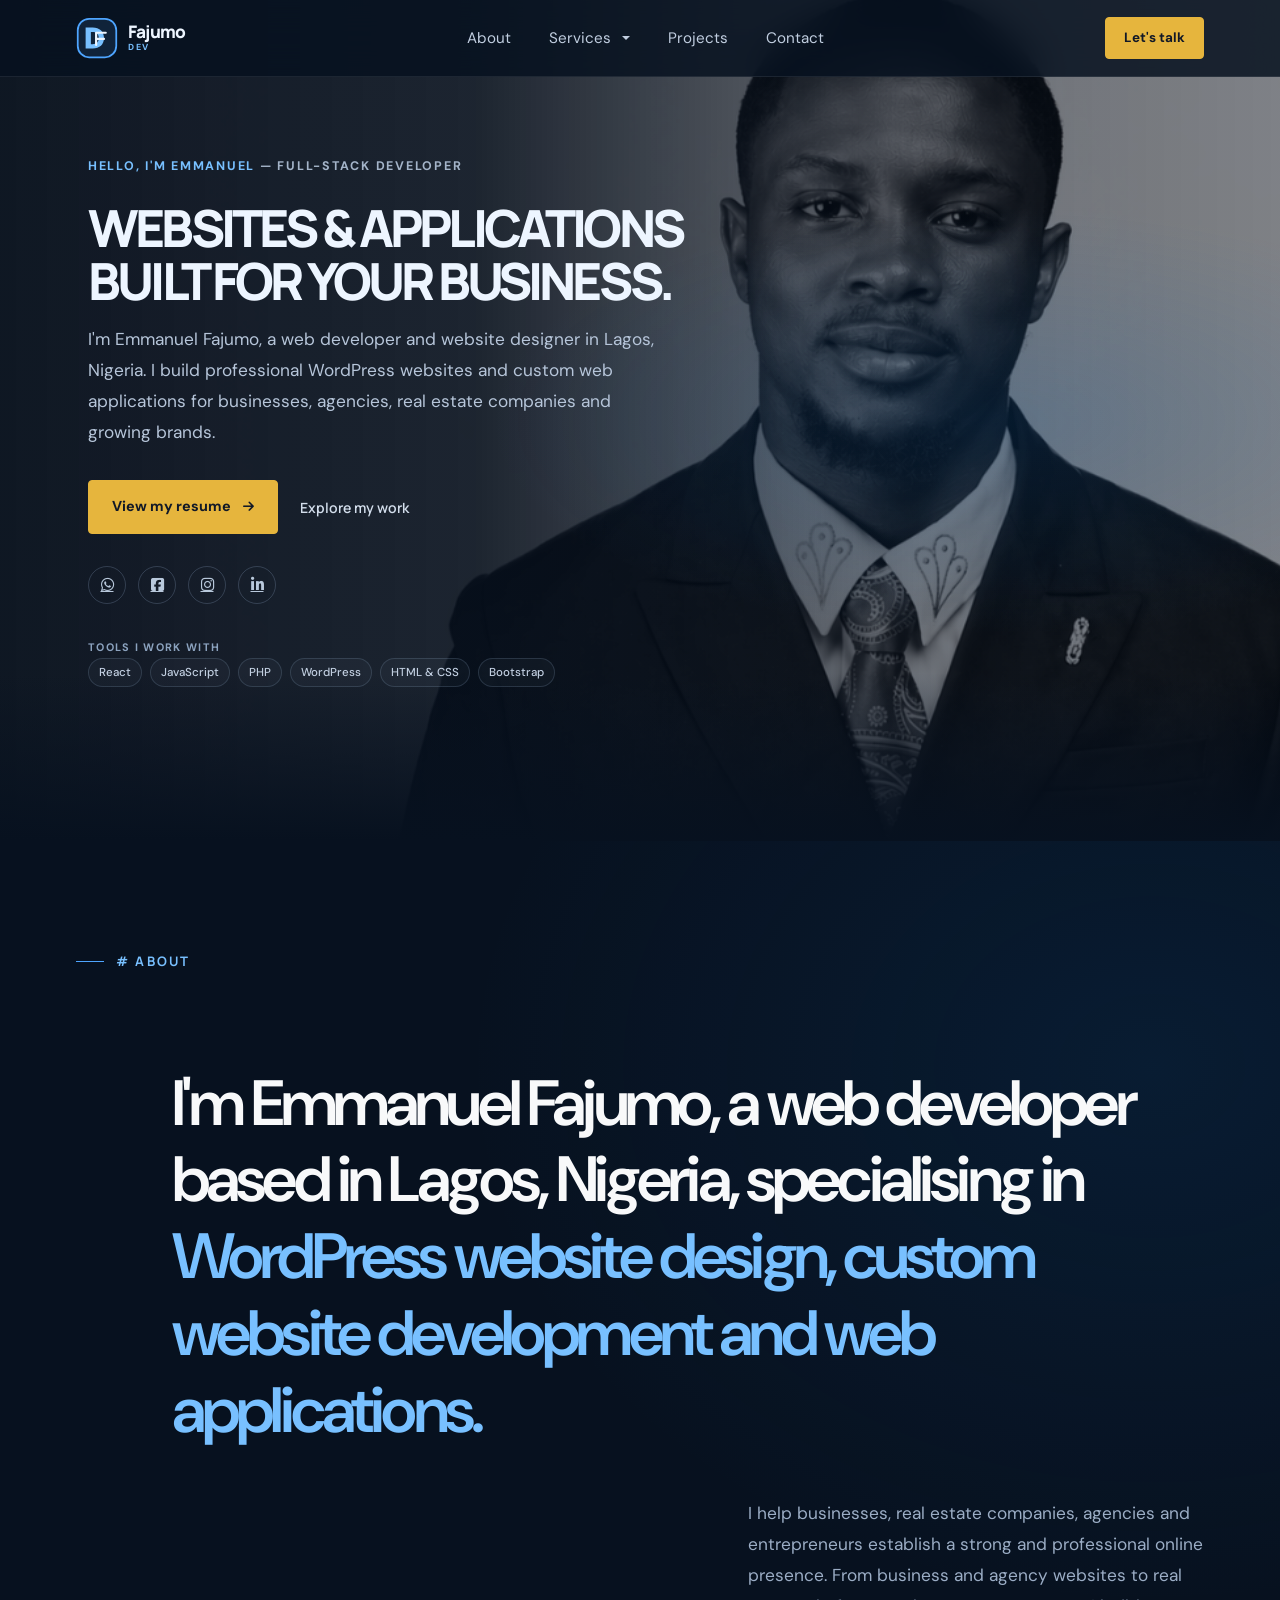
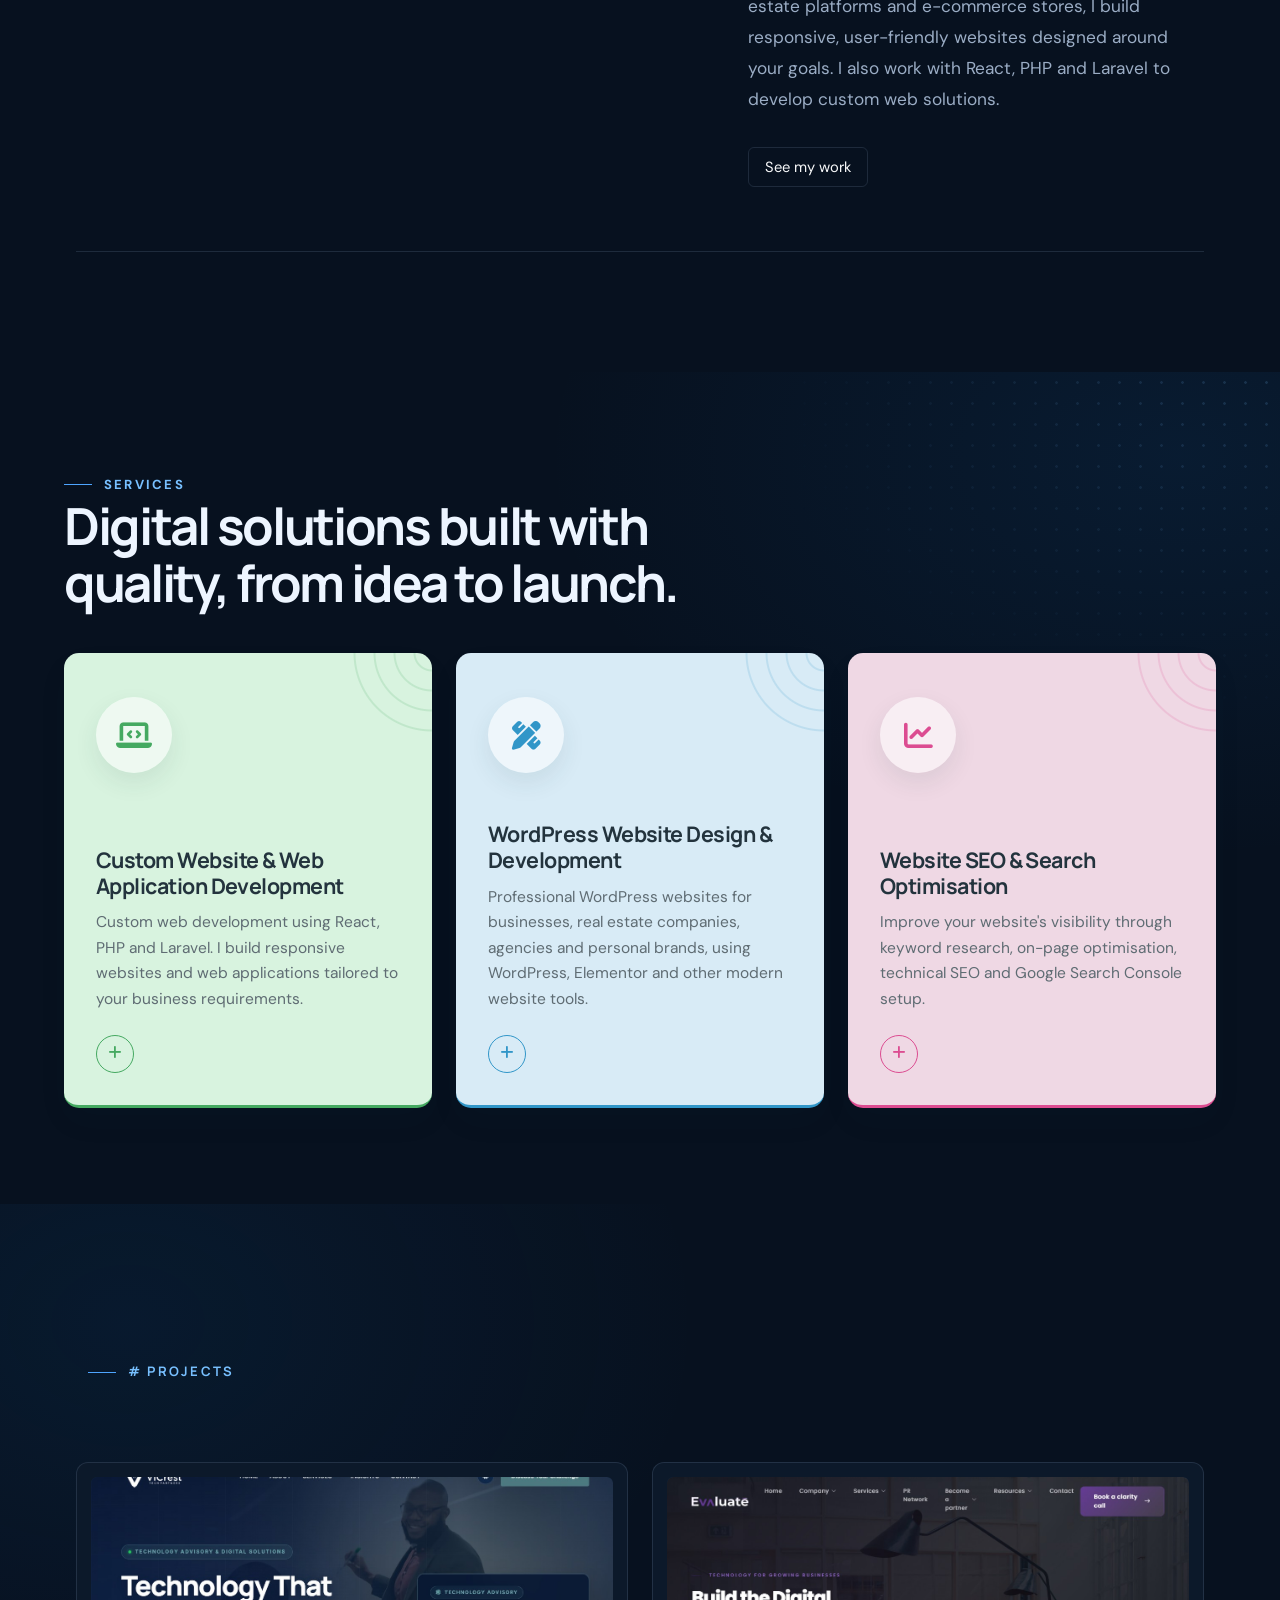
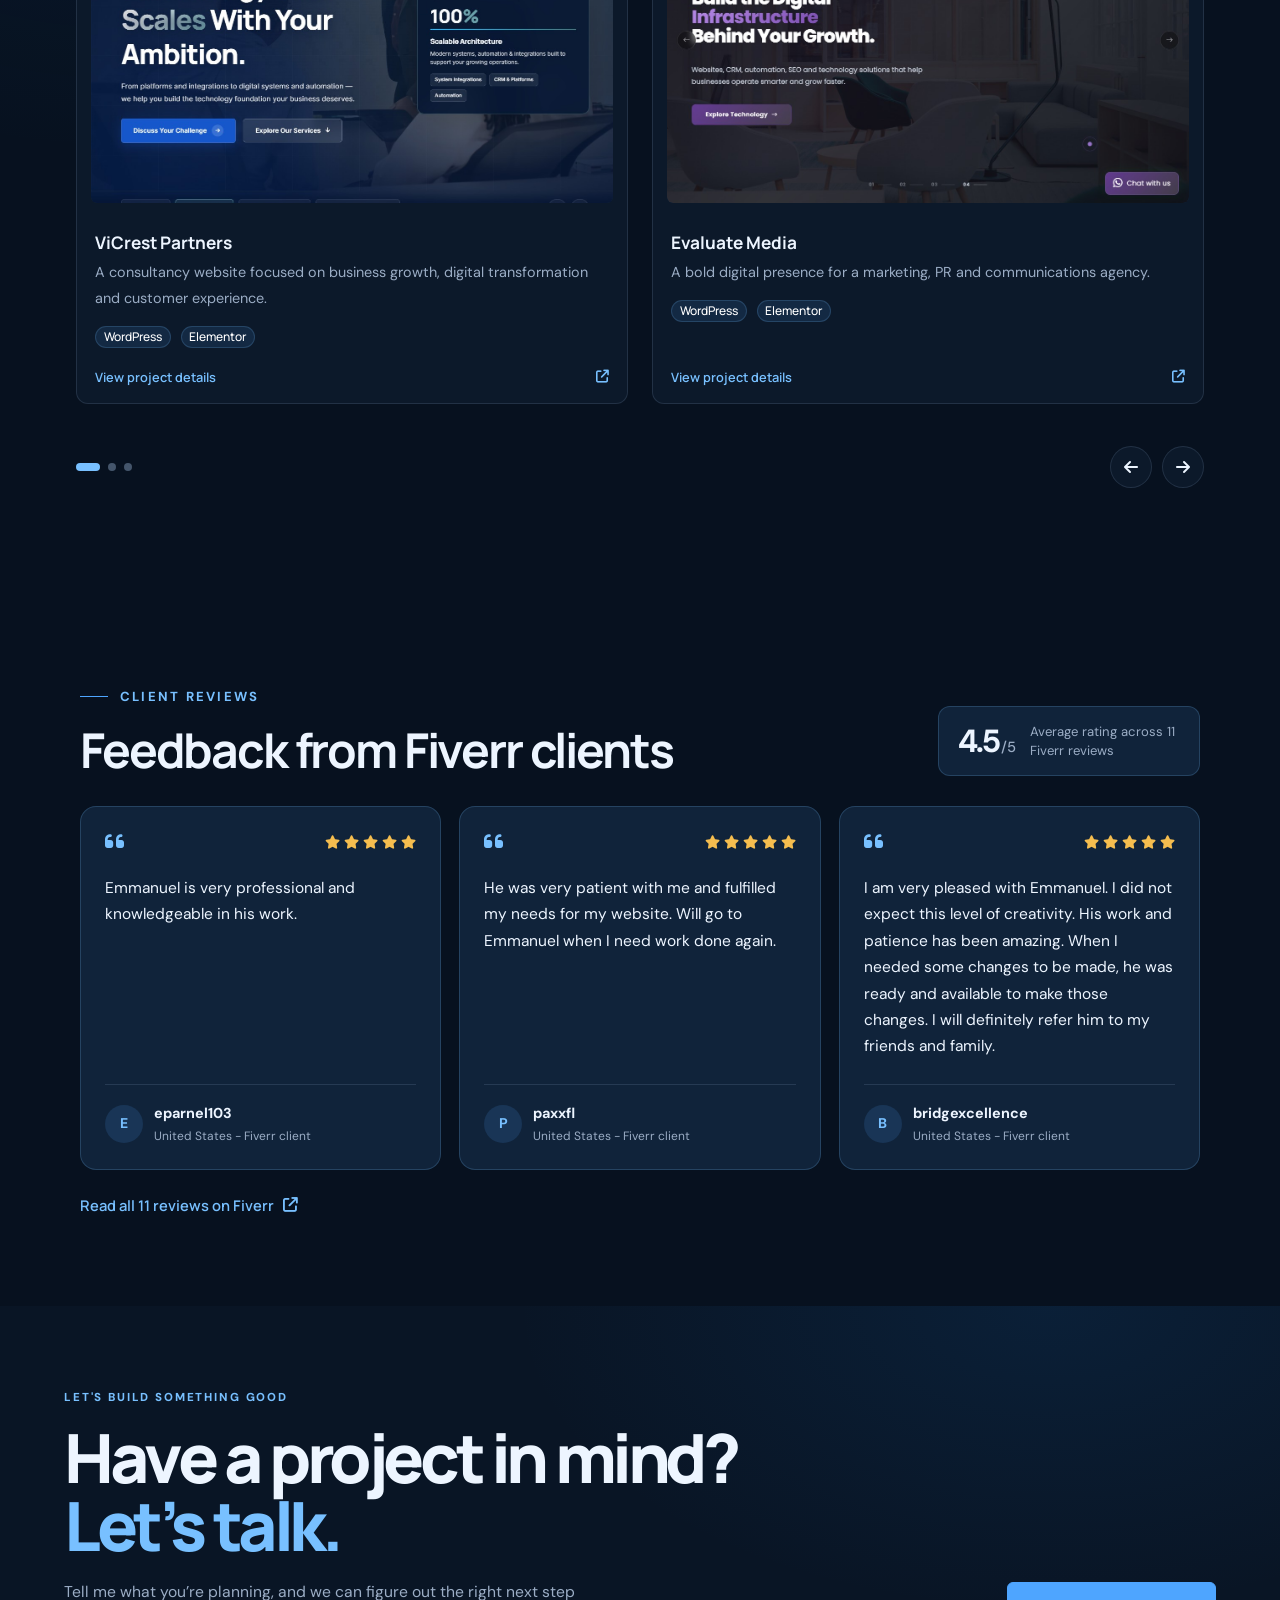
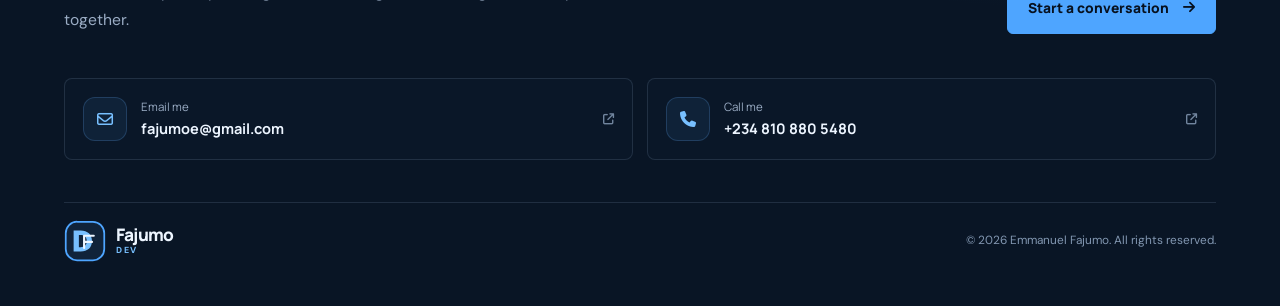
==== commit de982239: "Improve service page and contact experience Co-authored-by: Copilot <223556219+Copilot@users.noreply" ====
--- a/index.html
+++ b/index.html
@@ -70,8 +70,16 @@
 									<li class="nav-item">
 										<a class="nav-link" aria-current="page" href="#aboutMe">About</a>
 									</li>
-									<li class="nav-item">
-										<a class="nav-link" href="#services">Services</a>
+									<li class="nav-item dropdown services-nav-item">
+										<button class="nav-link dropdown-toggle" id="servicesDropdown" type="button"
+											data-bs-toggle="dropdown" aria-expanded="false">
+											Services
+										</button>
+										<ul class="dropdown-menu services-dropdown" aria-labelledby="servicesDropdown">
+											<li><a class="dropdown-item" href="#custom-development">Custom Website &amp; Web App Development</a></li>
+											<li><a class="dropdown-item" href="https://emmanuelfajumo.com.ng/wordpress-website-design/">WordPress Website Design</a></li>
+											<li><a class="dropdown-item" href="#website-seo">Website SEO &amp; Search Optimisation</a></li>
+										</ul>
 									</li>
 									<li class="nav-item">
 										<a class="nav-link" href="#projects">Projects</a>
@@ -182,7 +190,7 @@
 				</header>
 
 				<div class="services-grid">
-					<article class="service-card service-card--green">
+					<article class="service-card service-card--green" id="custom-development">
 						<div class="service-icon" aria-hidden="true">
 							<i class="fa-solid fa-laptop-code"></i>
 						</div>
@@ -197,7 +205,7 @@
 						</div>
 					</article>
 
-					<article class="service-card service-card--blue">
+					<article class="service-card service-card--blue" id="wordpress-design">
 						<div class="service-icon" aria-hidden="true">
 							<i class="fa-solid fa-pen-ruler"></i>
 						</div>
@@ -212,7 +220,7 @@
 						</div>
 					</article>
 
-					<article class="service-card service-card--pink">
+					<article class="service-card service-card--pink" id="website-seo">
 						<div class="service-icon" aria-hidden="true">
 							<i class="fa-solid fa-chart-line"></i>
 						</div>
@@ -536,9 +544,40 @@
 
 
 		<!-- Footer -->
-		<div class="container-fluid bgcolor pt-3" id="contact">
-			<div class="row pb-5">
-				<div class="col-md-4 text-center offset-md-4">
+		<div class="container-fluid bgcolor" id="contact" aria-labelledby="footer-contact-title">
+			<div class="footer-contact-inner">
+				<div class="footer-contact-main">
+					<div class="footer-contact-copy">
+						<p class="footer-contact-eyebrow">LET'S BUILD SOMETHING GOOD</p>
+						<h2 id="footer-contact-title">Have a project in mind?<br><span>Let’s talk.</span></h2>
+						<p class="footer-contact-description">Tell me what you’re planning, and we can figure out the right next step together.</p>
+					</div>
+					<a class="footer-contact-cta" href="#offcanvasWithBothOptions" data-bs-toggle="offcanvas"
+						data-bs-target="#offcanvasWithBothOptions" aria-controls="offcanvasWithBothOptions">
+						Start a conversation <i class="fa-solid fa-arrow-right" aria-hidden="true"></i>
+					</a>
+				</div>
+
+				<div class="footer-contact-details" aria-label="Contact details">
+					<a class="footer-contact-card" href="mailto:fajumoe@gmail.com">
+						<span class="footer-contact-icon" aria-hidden="true"><i class="fa-regular fa-envelope"></i></span>
+						<span class="footer-contact-info">
+							<span>Email me</span>
+							<strong>fajumoe@gmail.com</strong>
+						</span>
+						<i class="fa-solid fa-arrow-up-right-from-square footer-contact-external" aria-hidden="true"></i>
+					</a>
+					<a class="footer-contact-card" href="tel:+2348108805480">
+						<span class="footer-contact-icon" aria-hidden="true"><i class="fa-solid fa-phone"></i></span>
+						<span class="footer-contact-info">
+							<span>Call me</span>
+							<strong>+234 810 880 5480</strong>
+						</span>
+						<i class="fa-solid fa-arrow-up-right-from-square footer-contact-external" aria-hidden="true"></i>
+					</a>
+				</div>
+
+				<div class="footer-contact-bottom">
 					<a class="navbar-brand logo footer-logo" href="#hero" id="footerlogo" aria-label="Dev Fajumo home">
 						<svg class="logo-mark" viewBox="0 0 48 48" role="img" aria-labelledby="footerLogoTitle">
 							<title id="footerLogoTitle">DF monogram</title>
@@ -547,28 +586,15 @@
 							<path
 								d="M11 12h8c8 0 13 4.7 13 12s-5 12-13 12h-8V12Zm6 5v14h2c4.5 0 7-2.4 7-7s-2.5-7-7-7h-2Z"
 								fill="#78c0ff" />
-							<path d="M23 18h11M23 18v14M23 25h9" fill="none" stroke="#edf5ff" stroke-linecap="round"
-								stroke-width="2.5" />
+							<path d="M23 18h11M23 18v14M23 25h9" fill="none" stroke="#edf5ff"
+								stroke-linecap="round" stroke-width="2.5" />
 						</svg>
 						<span class="logo-wordmark">
 							<span class="logo-name">Fajumo</span>
 							<span class="logo-caption">DEV</span>
 						</span>
 					</a>
-					<h3 class="py-3">Are You Ready to Work with Me? <br>Don't be Shy, Say Hello!</h3>
-					<div class="d-flex justify-content-center py-5">
-						<a href="mailto:fajumoe@gmail.com" class="px-5 fs-5">fajumoe@gmail.com</a>
-						<a href="tel:+2348114347085" class="px-5 fs-5">+234 811 434 7085</a>
-
-
-
-
-					</div>
-				</div>
-			</div>
-			<div class="row">
-				<div class="col-md-12 contact-accent">
-
+					<p>© 2026 Emmanuel Fajumo. All rights reserved.</p>
 				</div>
 			</div>
 		</div>
@@ -578,21 +604,45 @@
 
 
 
-		<div class="offcanvas offcanvas-start" data-bs-scroll="true" tabindex="-1" id="offcanvasWithBothOptions"
+		<div class="offcanvas offcanvas-start contact-offcanvas" data-bs-scroll="true" tabindex="-1" id="offcanvasWithBothOptions"
 			aria-labelledby="offcanvasWithBothOptionsLabel">
 			<div class="offcanvas-header">
-				<h5 class="offcanvas-title text-light" id="offcanvasWithBothOptionsLabel">Kindly State Your Request</h5>
+				<div class="contact-panel-brand">
+					<span class="contact-panel-icon" aria-hidden="true"><i class="fa-brands fa-whatsapp"></i></span>
+					<div>
+						<span class="contact-panel-brand-title">Project inquiry</span>
+						<span class="contact-panel-brand-note">Let’s make something great</span>
+					</div>
+				</div>
 				<button type="button" class="btn-close" data-bs-dismiss="offcanvas" aria-label="Close"></button>
 			</div>
-			<div class="offcanvas-body bg-dark">
-				<form id="contact-form">
-					<label class="form-label text-light" for="mess">Your message</label>
-					<textarea class="form-control form-control-lg" placeholder="How can I help?" id="mess"
-						maxlength="2000" required></textarea>
-					<p class="whatsapp-note">This opens WhatsApp with your message ready to send.</p>
-					<button type="submit" class="btn btn-lg form-control form-control-lg mt-3">Continue to
-						WhatsApp</button>
+			<div class="offcanvas-body contact-panel-body">
+				<div class="contact-panel-intro">
+					<span class="contact-panel-eyebrow">START A CONVERSATION</span>
+					<h2 id="offcanvasWithBothOptionsLabel">What can I help you build?</h2>
+					<p>Share a few details about your project. I’ll get back to you to discuss the next steps.</p>
+				</div>
+				<form id="contact-form" class="contact-form">
+					<label class="contact-form-label" for="mess">
+						Your message <span>Required</span>
+					</label>
+					<textarea class="form-control" placeholder="Tell me about your idea, goals, or timeline…" id="mess"
+						maxlength="2000" rows="6" required></textarea>
+					<div class="contact-form-meta">
+						<span>More detail helps me give you a useful reply.</span>
+						<span>Max 2,000 characters</span>
+					</div>
+					<button type="submit" class="contact-submit">
+						<i class="fa-brands fa-whatsapp" aria-hidden="true"></i>
+						Continue on WhatsApp
+						<i class="fa-solid fa-arrow-up-right-from-square contact-submit-arrow" aria-hidden="true"></i>
+					</button>
+					<p class="contact-panel-note">WhatsApp opens with your message ready to send.</p>
 				</form>
+				<div class="contact-panel-alternative">
+					<span>Prefer email?</span>
+					<a href="mailto:fajumoe@gmail.com">fajumoe@gmail.com <i class="fa-solid fa-arrow-right" aria-hidden="true"></i></a>
+				</div>
 			</div>
 		</div>
 
--- a/style.css
+++ b/style.css
@@ -189,6 +189,45 @@
 
 .nav-link:hover,
 .nav-link:focus-visible {
+	color: var(--blue-bright);
+}
+
+.services-nav-item .nav-link {
+	border: 0;
+	background: transparent;
+	font-family: "DM Sans", sans-serif;
+	font-size: 0.95rem;
+}
+
+.services-nav-item .nav-link::after {
+	margin-left: 7px;
+	vertical-align: 0.16em;
+}
+
+.services-dropdown {
+	min-width: 260px;
+	margin-top: 12px;
+	padding: 7px;
+	border: 1px solid var(--line);
+	border-radius: 8px;
+	background: #0c192a;
+	box-shadow: 0 16px 38px rgba(2, 8, 16, 0.4);
+}
+
+.services-dropdown .dropdown-item {
+	padding: 10px 12px;
+	border-radius: 5px;
+	color: #c1cee0;
+	font-family: "DM Sans", sans-serif;
+	font-size: 0.86rem;
+	line-height: 1.45;
+	white-space: normal;
+	transition: color 160ms ease, background 160ms ease;
+}
+
+.services-dropdown .dropdown-item:hover,
+.services-dropdown .dropdown-item:focus {
+	background: rgba(78, 165, 255, 0.12);
 	color: var(--blue-bright);
 }
 
@@ -1112,76 +1151,392 @@
 }
 
 #contact {
-	padding-bottom: 32px !important;
-	background: #091525;
-}
-
-#contact .logo {
+	padding: 82px clamp(28px, 5vw, 76px) 28px !important;
+	background:
+		radial-gradient(ellipse at 82% 0, rgba(19, 103, 180, 0.13), transparent 36%),
+		#091525;
+}
+
+.footer-contact-inner {
+	max-width: var(--content-width);
+	margin: 0 auto;
+}
+
+.footer-contact-main {
+	display: flex;
+	align-items: flex-end;
+	justify-content: space-between;
+	gap: 36px;
+	padding-bottom: 44px;
+}
+
+.footer-contact-copy {
+	max-width: 700px;
+}
+
+.footer-contact-eyebrow {
+	margin: 0;
+	color: var(--blue-bright);
+	font-size: 0.72rem;
+	font-weight: 800;
+	letter-spacing: 0.16em;
+}
+
+.footer-contact-copy h2 {
+	margin: 15px 0 0;
+	color: var(--ink);
+	font-size: clamp(2.4rem, 5.3vw, 4.5rem);
+	font-weight: 800;
+	letter-spacing: -0.065em;
+	line-height: 1;
+}
+
+.footer-contact-copy h2 span {
+	color: var(--blue-bright);
+}
+
+.footer-contact-description {
+	max-width: 530px;
+	margin: 18px 0 0;
+	font-size: 0.98rem;
+}
+
+.footer-contact-cta {
+	display: inline-flex;
+	min-height: 52px;
+	flex: 0 0 auto;
+	align-items: center;
 	justify-content: center;
+	gap: 14px;
+	padding: 0 20px;
+	border: 1px solid var(--blue);
+	border-radius: 6px;
+	background: var(--blue);
+	color: var(--night);
+	font-size: 0.86rem;
+	font-weight: 800;
+	text-decoration: none;
+	transition: transform 180ms ease, background 180ms ease, box-shadow 180ms ease;
+}
+
+.footer-contact-cta:hover {
+	transform: translateY(-2px);
+	background: var(--blue-bright);
+	box-shadow: 0 12px 30px rgba(78, 165, 255, 0.18);
+	color: var(--night);
+}
+
+.footer-contact-details {
+	display: grid;
+	grid-template-columns: repeat(2, minmax(0, 1fr));
+	gap: 14px;
+	padding-bottom: 42px;
+}
+
+.footer-contact-card {
+	display: flex;
+	min-height: 82px;
+	align-items: center;
+	gap: 14px;
+	padding: 16px 18px;
+	border: 1px solid var(--line);
+	border-radius: 8px;
+	background: rgba(12, 25, 42, 0.72);
+	text-decoration: none;
+	transition: transform 180ms ease, border-color 180ms ease, background 180ms ease;
+}
+
+.footer-contact-card:hover {
+	transform: translateY(-2px);
+	border-color: rgba(104, 180, 255, 0.4);
+	background: rgba(16, 35, 58, 0.88);
+}
+
+.footer-contact-icon {
+	display: grid;
+	width: 44px;
+	height: 44px;
+	flex: 0 0 44px;
+	place-items: center;
+	border: 1px solid rgba(104, 180, 255, 0.2);
+	border-radius: 12px;
+	background: rgba(78, 165, 255, 0.08);
+	color: var(--blue-bright);
+}
+
+.footer-contact-info {
+	display: grid;
+	gap: 3px;
+	min-width: 0;
+}
+
+.footer-contact-info > span {
+	color: var(--muted);
+	font-size: 0.72rem;
+}
+
+.footer-contact-info strong {
+	overflow-wrap: anywhere;
+	color: var(--ink);
+	font-size: 0.91rem;
+	font-weight: 700;
+}
+
+.footer-contact-external {
+	margin-left: auto;
+	color: #71859e;
+	font-size: 0.7rem;
+}
+
+.footer-contact-card:hover .footer-contact-external {
+	color: var(--blue-bright);
+}
+
+.footer-contact-bottom {
+	display: flex;
+	min-height: 76px;
+	align-items: center;
+	justify-content: space-between;
+	gap: 20px;
+	border-top: 1px solid var(--line);
+}
+
+#contact .footer-logo {
+	display: inline-flex;
 	width: auto !important;
+	margin: 0;
 	color: var(--ink) !important;
 }
 
-#contact .logo-wordmark {
-	align-items: flex-start;
-}
-
-#contact h3 {
-	font-size: clamp(1.5rem, 3vw, 2.1rem);
-	font-weight: 700;
-	letter-spacing: -0.04em;
-}
-
-#contact .d-flex {
-	flex-wrap: wrap;
-	gap: 14px 28px;
-	padding: 18px 0 !important;
-}
-
-#contact .d-flex a {
-	padding: 0 !important;
-	color: var(--blue-bright);
-	font-size: 0.98rem !important;
-	text-decoration: none;
-}
-
-#contact .d-flex a:hover {
-	color: var(--ink);
-}
-
-#contact .row:last-child > div {
-	height: 3px !important;
-	background: linear-gradient(90deg, var(--blue-deep), var(--blue-bright)) !important;
-}
-
-.offcanvas {
-	border-color: var(--line);
-	background: var(--surface);
-	color: var(--ink);
-}
-
-.offcanvas-header {
-	background: var(--blue-deep) !important;
-}
-
-.offcanvas-body {
-	background: var(--surface) !important;
-}
-
-.offcanvas-body .btn {
-	border: 0;
+.footer-contact-bottom p {
+	margin: 0;
+	color: #8297b1;
+	font-size: 0.74rem;
+}
+
+.contact-offcanvas {
+	--panel-line: rgba(167, 196, 232, 0.14);
+	width: min(100vw, 460px) !important;
+	border-right: 1px solid var(--panel-line);
+	background:
+		radial-gradient(ellipse at 100% 0, rgba(78, 165, 255, 0.12), transparent 38%),
+		var(--night);
+	color: var(--ink);
+}
+
+.contact-offcanvas .offcanvas-header {
+	min-height: 82px;
+	padding: 18px 26px;
+	border-bottom: 1px solid var(--panel-line);
+	background: rgba(7, 17, 31, 0.84) !important;
+}
+
+.contact-panel-brand {
+	display: flex;
+	align-items: center;
+	gap: 12px;
+}
+
+.contact-panel-icon {
+	display: grid;
+	width: 42px;
+	height: 42px;
+	place-items: center;
+	border: 1px solid rgba(104, 180, 255, 0.28);
+	border-radius: 12px;
+	background: rgba(78, 165, 255, 0.1);
+	color: var(--blue-bright);
+	font-size: 1.15rem;
+}
+
+.contact-panel-brand-title,
+.contact-panel-brand-note {
+	display: block;
+}
+
+.contact-panel-brand-title {
+	color: var(--ink);
+	font-family: "Manrope", sans-serif;
+	font-size: 0.92rem;
+	font-weight: 800;
+}
+
+.contact-panel-brand-note {
+	margin-top: 2px;
+	color: var(--muted);
+	font-size: 0.74rem;
+}
+
+.contact-offcanvas .btn-close {
+	filter: invert(1) grayscale(100%) brightness(180%);
+	opacity: 0.75;
+}
+
+.contact-offcanvas .btn-close:hover {
+	opacity: 1;
+}
+
+.contact-offcanvas .contact-panel-body {
+	display: flex;
+	flex-direction: column;
+	padding: 34px 26px 26px;
+	background: transparent !important;
+}
+
+.contact-panel-eyebrow {
+	color: var(--blue-bright);
+	font-size: 0.68rem;
+	font-weight: 800;
+	letter-spacing: 0.16em;
+}
+
+.contact-panel-intro h2 {
+	max-width: 360px;
+	margin: 13px 0 10px;
+	color: var(--ink);
+	font-family: "Manrope", sans-serif;
+	font-size: clamp(1.9rem, 8vw, 2.45rem);
+	font-weight: 800;
+	letter-spacing: -0.055em;
+	line-height: 1.08;
+}
+
+.contact-panel-intro p {
+	margin: 0;
+	font-size: 0.92rem;
+}
+
+.contact-form {
+	margin-top: 32px;
+}
+
+.contact-form-label {
+	display: flex;
+	align-items: center;
+	justify-content: space-between;
+	gap: 12px;
+	margin-bottom: 10px;
+	color: var(--ink);
+	font-size: 0.87rem;
+	font-weight: 700;
+}
+
+.contact-form-label span {
+	color: var(--muted);
+	font-size: 0.7rem;
+	font-weight: 500;
+}
+
+.contact-form textarea.form-control {
+	min-height: 158px;
+	padding: 14px 15px;
+	border: 1px solid var(--panel-line);
+	border-radius: 8px;
+	background: rgba(12, 25, 42, 0.88);
+	color: var(--ink);
+	font-family: "DM Sans", sans-serif;
+	font-size: 0.9rem;
+	line-height: 1.65;
+	resize: vertical;
+	box-shadow: none;
+}
+
+.contact-form textarea.form-control::placeholder {
+	color: #71859e;
+}
+
+.contact-form textarea.form-control:focus {
+	border-color: rgba(104, 180, 255, 0.72);
+	background: #0c192a;
+	box-shadow: 0 0 0 3px rgba(78, 165, 255, 0.12);
+}
+
+.contact-form-meta {
+	display: flex;
+	justify-content: space-between;
+	gap: 12px;
+	margin-top: 9px;
+	color: #8297b1;
+	font-size: 0.68rem;
+	line-height: 1.45;
+}
+
+.contact-submit {
+	display: flex;
+	width: 100%;
+	min-height: 54px;
+	align-items: center;
+	justify-content: center;
+	gap: 10px;
+	margin-top: 22px;
+	padding: 0 16px;
+	border: 1px solid var(--blue);
+	border-radius: 7px;
 	background: var(--blue) !important;
 	color: var(--night) !important;
-	font-weight: 700;
-}
-
-.whatsapp-note {
-	margin: 12px 0 0;
-	font-size: 0.85rem;
-}
-
-.offcanvas-body .btn:hover {
+	font-family: "Manrope", sans-serif;
+	font-size: 0.88rem;
+	font-weight: 800;
+	transition: background 180ms ease, border-color 180ms ease, transform 180ms ease;
+}
+
+.contact-submit:hover {
+	transform: translateY(-1px);
+	border-color: var(--blue-bright);
 	background: var(--blue-bright) !important;
+}
+
+.contact-submit > i:first-child {
+	font-size: 1.1rem;
+}
+
+.contact-submit .contact-submit-arrow {
+	margin-left: auto;
+	font-size: 0.75rem;
+}
+
+.contact-panel-note {
+	margin: 11px 0 0;
+	color: #8297b1;
+	font-size: 0.75rem;
+	text-align: center;
+}
+
+.contact-panel-alternative {
+	display: flex;
+	flex-wrap: wrap;
+	align-items: center;
+	gap: 5px 8px;
+	margin-top: auto;
+	padding-top: 32px;
+	color: var(--muted);
+	font-size: 0.8rem;
+}
+
+.contact-panel-alternative a {
+	color: var(--blue-bright);
+	font-weight: 700;
+	text-decoration: none;
+}
+
+.contact-panel-alternative a:hover {
+	color: var(--ink);
+}
+
+.contact-panel-alternative i {
+	margin-left: 4px;
+	font-size: 0.7rem;
+}
+
+@media (max-width: 575.98px) {
+	.contact-offcanvas .offcanvas-header {
+		padding-right: 20px;
+		padding-left: 20px;
+	}
+
+	.contact-offcanvas .contact-panel-body {
+		padding: 28px 20px 22px;
+	}
 }
 
 .js-reveal-ready .reveal {
@@ -1357,9 +1712,35 @@
 		padding: 22px;
 	}
 
-	#contact .col-md-4 {
-		padding-right: 8px;
-		padding-left: 8px;
+	#contact {
+		padding-top: 64px !important;
+		padding-bottom: 20px !important;
+	}
+
+	.footer-contact-main {
+		align-items: flex-start;
+		flex-direction: column;
+		gap: 24px;
+		padding-bottom: 30px;
+	}
+
+	.footer-contact-copy h2 {
+		font-size: clamp(2.35rem, 11vw, 3.3rem);
+	}
+
+	.footer-contact-details {
+		grid-template-columns: 1fr;
+		gap: 10px;
+		padding-bottom: 28px;
+	}
+
+	.footer-contact-bottom {
+		align-items: flex-start;
+		flex-direction: column;
+		justify-content: center;
+		gap: 12px;
+		padding-top: 20px;
+		padding-bottom: 8px;
 	}
 }
 
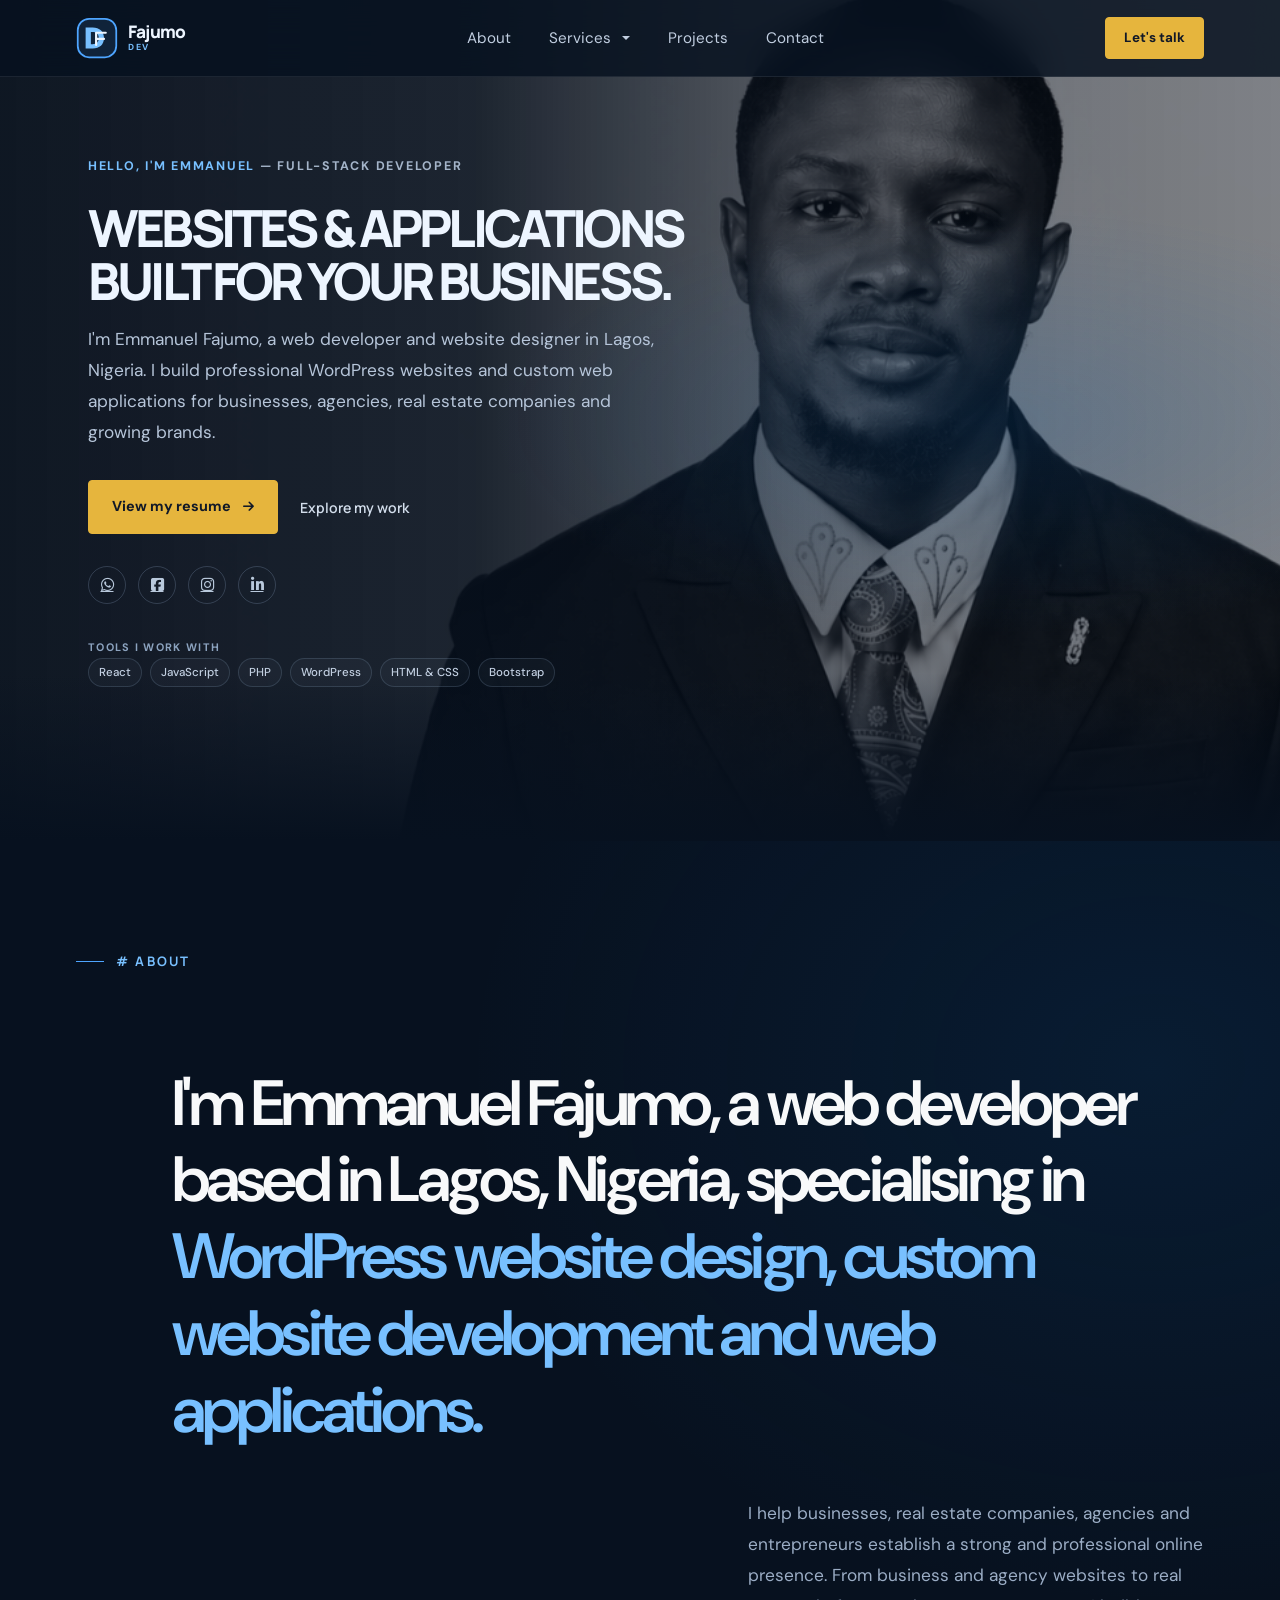
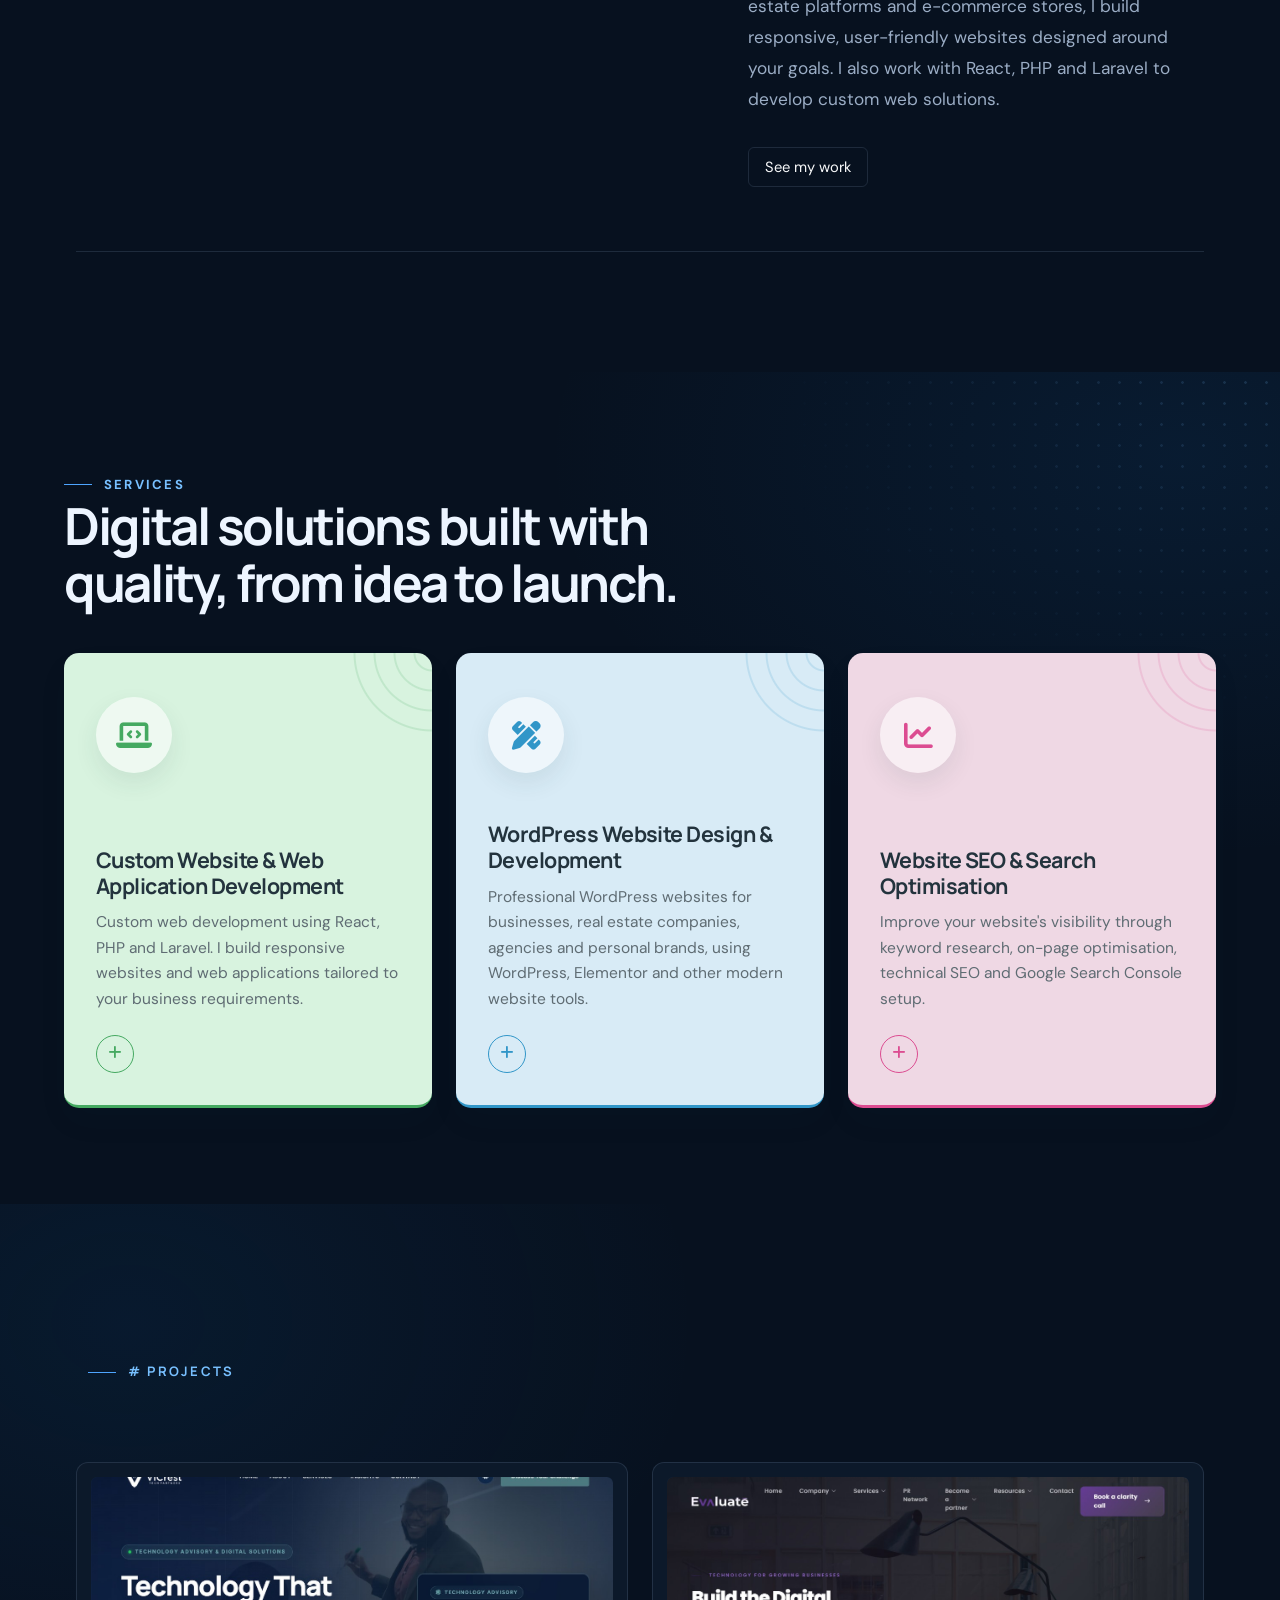
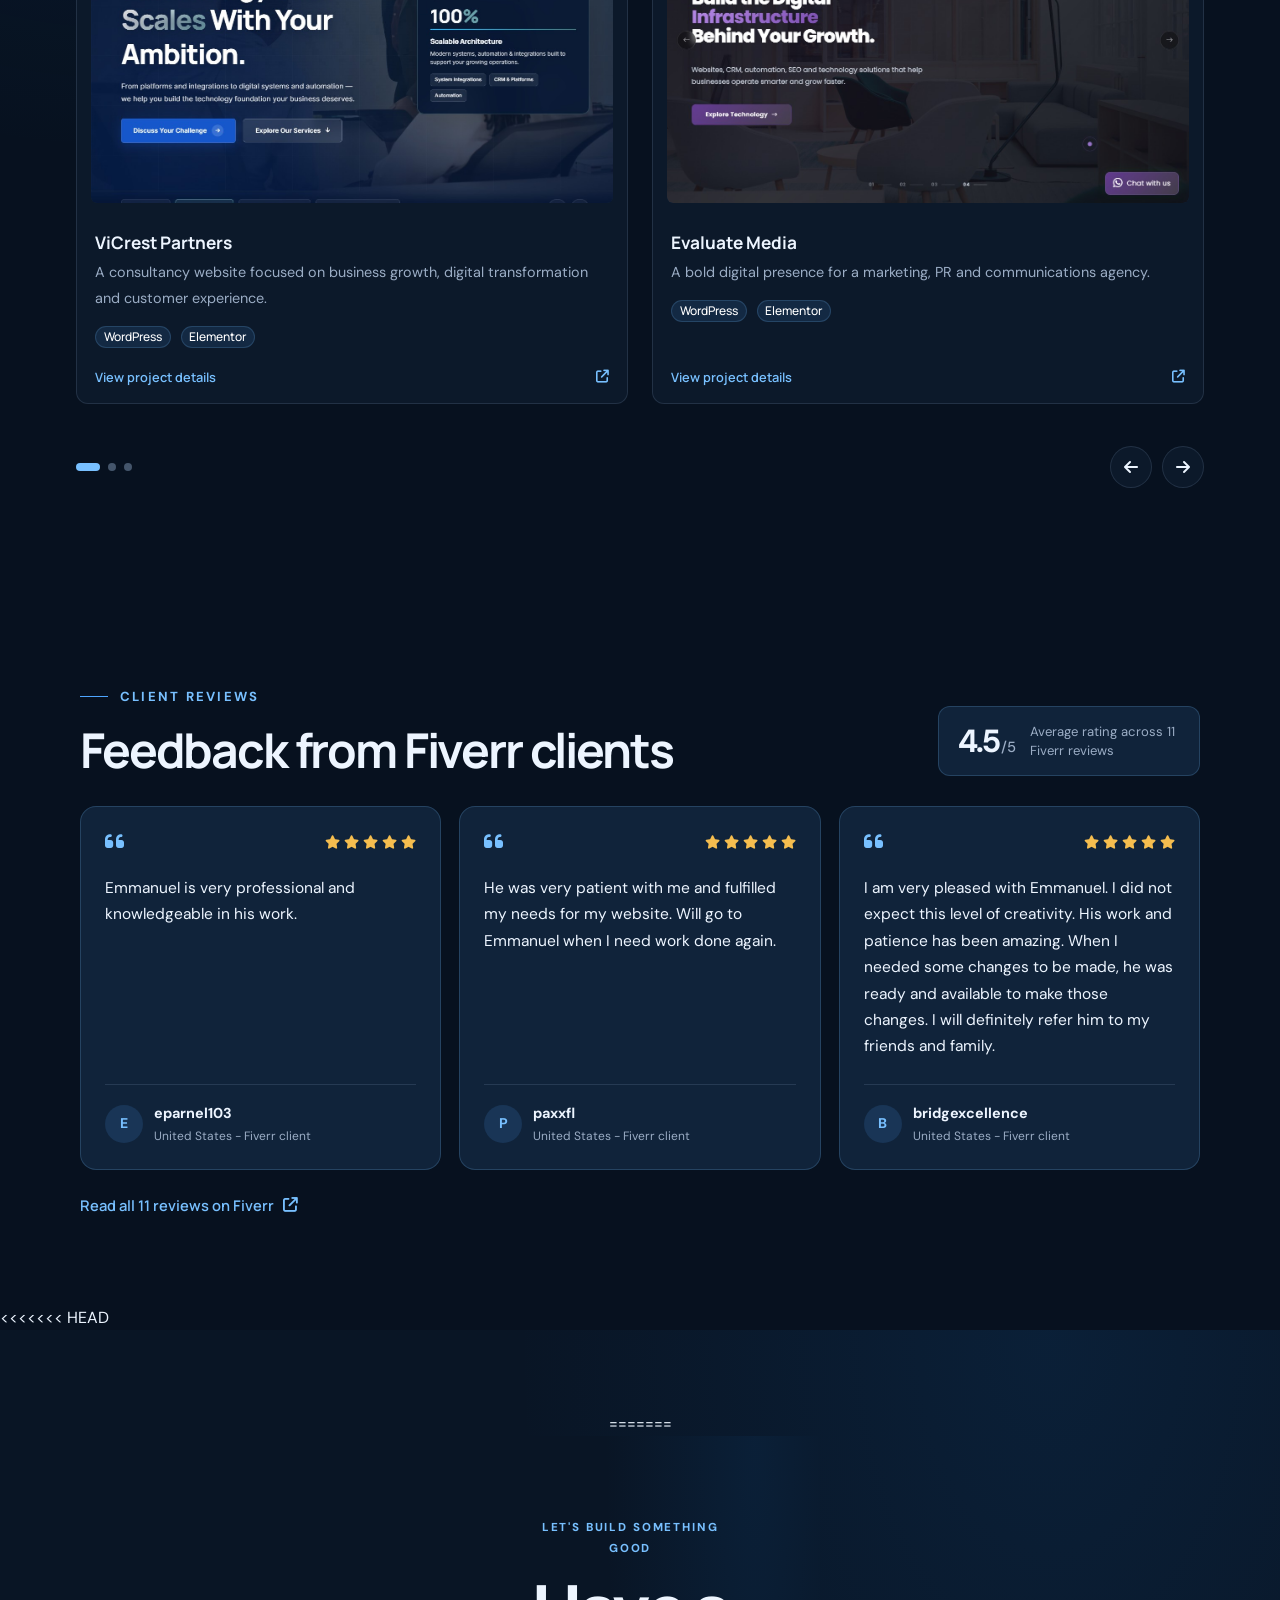
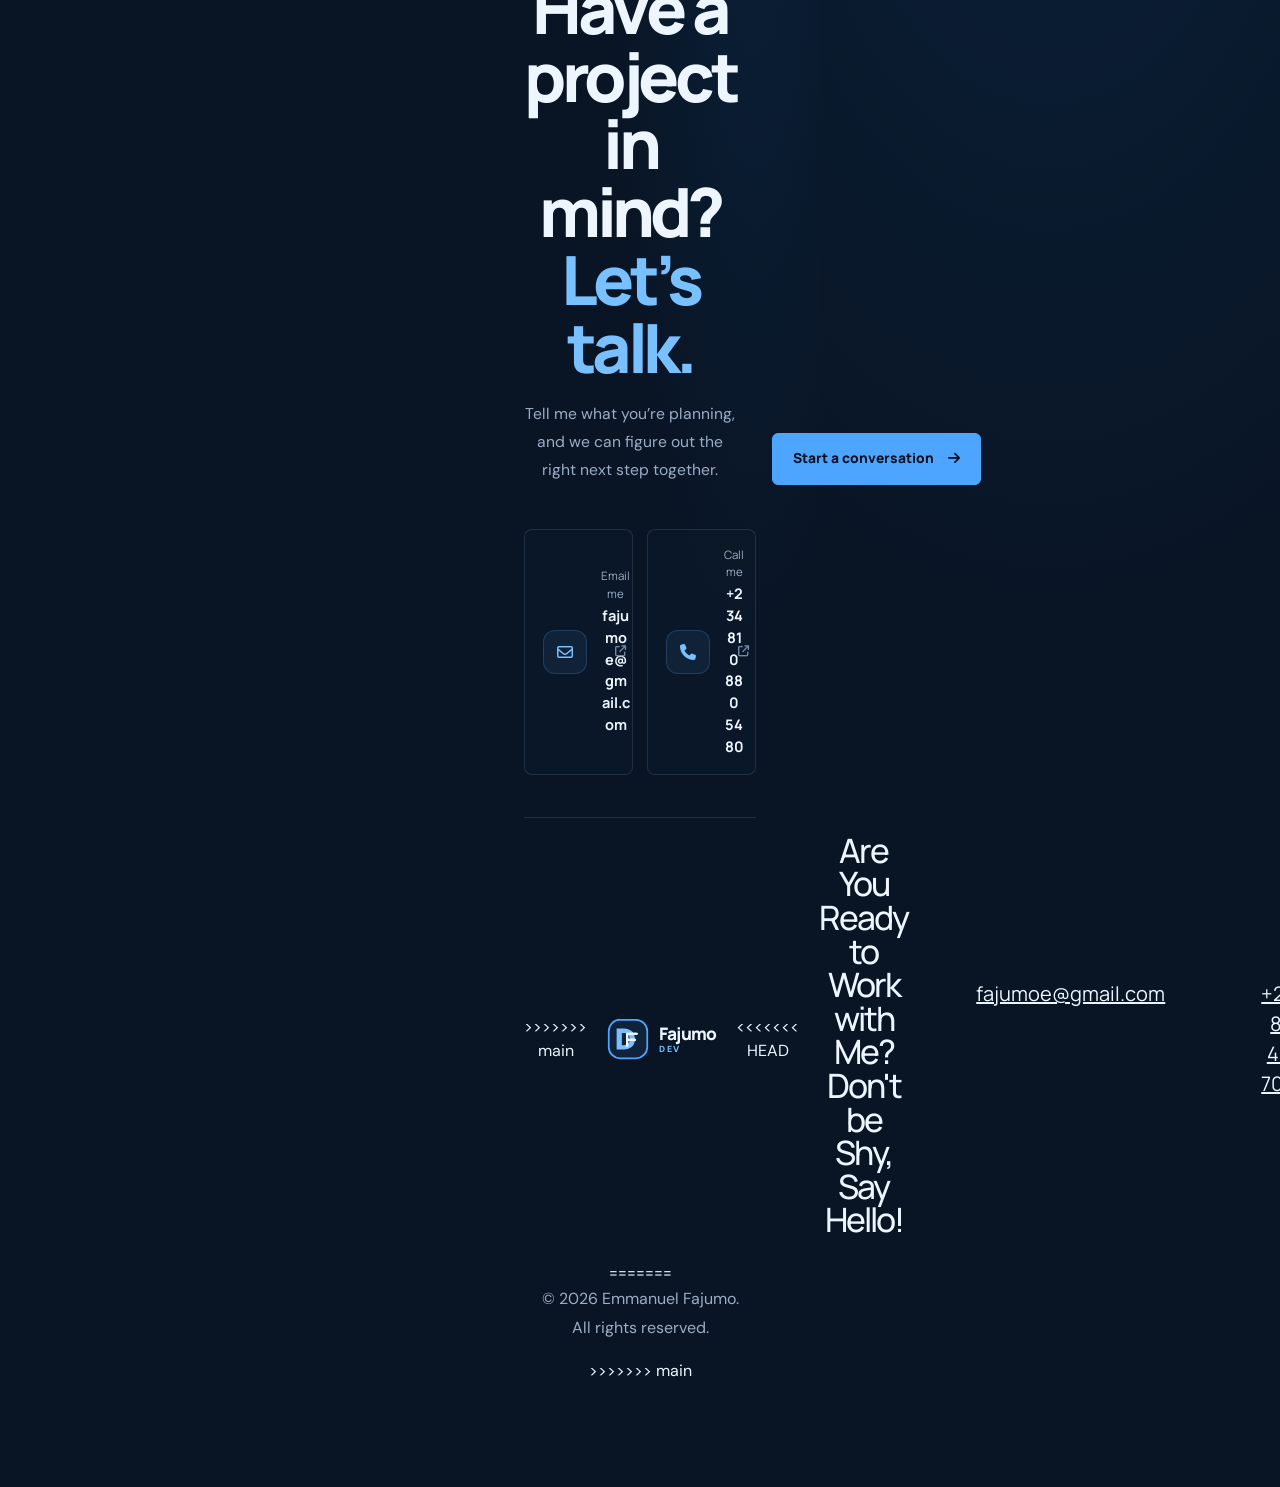
==== commit caa98511: "Merge branch 'main' into cloudflare-sync" ====
--- a/index.html
+++ b/index.html
@@ -544,6 +544,11 @@
 
 
 		<!-- Footer -->
+<<<<<<< HEAD
+		<div class="container-fluid bgcolor pt-3" id="contact">
+			<div class="row pb-5">
+				<div class="col-md-4 text-center offset-md-4">
+=======
 		<div class="container-fluid bgcolor" id="contact" aria-labelledby="footer-contact-title">
 			<div class="footer-contact-inner">
 				<div class="footer-contact-main">
@@ -578,6 +583,7 @@
 				</div>
 
 				<div class="footer-contact-bottom">
+>>>>>>> main
 					<a class="navbar-brand logo footer-logo" href="#hero" id="footerlogo" aria-label="Dev Fajumo home">
 						<svg class="logo-mark" viewBox="0 0 48 48" role="img" aria-labelledby="footerLogoTitle">
 							<title id="footerLogoTitle">DF monogram</title>
@@ -586,15 +592,37 @@
 							<path
 								d="M11 12h8c8 0 13 4.7 13 12s-5 12-13 12h-8V12Zm6 5v14h2c4.5 0 7-2.4 7-7s-2.5-7-7-7h-2Z"
 								fill="#78c0ff" />
+<<<<<<< HEAD
+							<path d="M23 18h11M23 18v14M23 25h9" fill="none" stroke="#edf5ff" stroke-linecap="round"
+								stroke-width="2.5" />
+=======
 							<path d="M23 18h11M23 18v14M23 25h9" fill="none" stroke="#edf5ff"
 								stroke-linecap="round" stroke-width="2.5" />
+>>>>>>> main
 						</svg>
 						<span class="logo-wordmark">
 							<span class="logo-name">Fajumo</span>
 							<span class="logo-caption">DEV</span>
 						</span>
 					</a>
+<<<<<<< HEAD
+					<h3 class="py-3">Are You Ready to Work with Me? <br>Don't be Shy, Say Hello!</h3>
+					<div class="d-flex justify-content-center py-5">
+						<a href="mailto:fajumoe@gmail.com" class="px-5 fs-5">fajumoe@gmail.com</a>
+						<a href="tel:+2348114347085" class="px-5 fs-5">+234 811 434 7085</a>
+
+
+
+
+					</div>
+				</div>
+			</div>
+			<div class="row">
+				<div class="col-md-12 contact-accent">
+
+=======
 					<p>© 2026 Emmanuel Fajumo. All rights reserved.</p>
+>>>>>>> main
 				</div>
 			</div>
 		</div>
@@ -616,6 +644,16 @@
 				</div>
 				<button type="button" class="btn-close" data-bs-dismiss="offcanvas" aria-label="Close"></button>
 			</div>
+<<<<<<< HEAD
+			<div class="offcanvas-body bg-dark">
+				<form id="contact-form">
+					<label class="form-label text-light" for="mess">Your message</label>
+					<textarea class="form-control form-control-lg" placeholder="How can I help?" id="mess"
+						maxlength="2000" required></textarea>
+					<p class="whatsapp-note">This opens WhatsApp with your message ready to send.</p>
+					<button type="submit" class="btn btn-lg form-control form-control-lg mt-3">Continue to
+						WhatsApp</button>
+=======
 			<div class="offcanvas-body contact-panel-body">
 				<div class="contact-panel-intro">
 					<span class="contact-panel-eyebrow">START A CONVERSATION</span>
@@ -638,6 +676,7 @@
 						<i class="fa-solid fa-arrow-up-right-from-square contact-submit-arrow" aria-hidden="true"></i>
 					</button>
 					<p class="contact-panel-note">WhatsApp opens with your message ready to send.</p>
+>>>>>>> main
 				</form>
 				<div class="contact-panel-alternative">
 					<span>Prefer email?</span>
--- a/style.css
+++ b/style.css
@@ -1027,6 +1027,149 @@
 .testimonial-overview-score {
 	color: var(--ink);
 	font-size: 2rem;
+<<<<<<< HEAD
+	font-weight: 700;
+	letter-spacing: -0.06em;
+	line-height: 1;
+}
+
+.testimonial-overview-score span {
+	margin-left: 2px;
+	color: var(--muted);
+	font-size: 0.92rem;
+	font-weight: 500;
+	letter-spacing: 0;
+}
+
+.testimonial-overview p {
+	max-width: 150px;
+	margin: 0;
+	color: var(--muted);
+	font-size: 0.82rem;
+	line-height: 1.45;
+}
+
+.testimonial-grid {
+	display: grid;
+	grid-template-columns: repeat(3, minmax(0, 1fr));
+	gap: 18px;
+}
+
+.testimonial-card {
+	display: flex;
+	min-height: 320px;
+	flex-direction: column;
+	padding: 24px;
+	border: 1px solid rgba(120, 192, 255, 0.2);
+	border-radius: 16px;
+	background: var(--surface-raised);
+}
+
+.testimonial-card-header {
+	display: flex;
+	align-items: center;
+	justify-content: space-between;
+	margin-bottom: 22px;
+}
+
+.testimonial-quote-mark {
+	color: var(--blue-bright);
+	font-size: 1.35rem;
+}
+
+.testimonial-stars {
+	display: flex;
+	gap: 4px;
+	color: #f5bd4f;
+	font-size: 0.84rem;
+}
+
+.testimonial-card blockquote {
+	flex: 1;
+	margin: 0;
+	color: var(--ink);
+	font-size: 0.97rem;
+	line-height: 1.7;
+}
+
+.testimonial-author {
+	display: flex;
+	align-items: center;
+	gap: 11px;
+	margin-top: 24px;
+	padding-top: 18px;
+	border-top: 1px solid var(--line);
+}
+
+.testimonial-avatar {
+	display: grid;
+	width: 38px;
+	height: 38px;
+	flex: 0 0 38px;
+	place-items: center;
+	border-radius: 50%;
+	background: rgba(78, 165, 255, 0.14);
+	color: var(--blue-bright);
+	font-size: 0.88rem;
+	font-weight: 700;
+}
+
+.testimonial-author-info {
+	display: flex;
+	flex-direction: column;
+	gap: 3px;
+}
+
+.testimonial-author-info cite {
+	color: var(--ink);
+	font-size: 0.9rem;
+	font-style: normal;
+	font-weight: 700;
+}
+
+.testimonial-author-info span {
+	color: var(--muted);
+	font-size: 0.75rem;
+}
+
+.testimonial-all-link {
+	display: inline-flex;
+	align-items: center;
+	gap: 9px;
+	margin-top: 24px;
+	color: var(--blue-bright);
+	font-size: 0.92rem;
+	font-weight: 600;
+	text-decoration: none;
+}
+
+.testimonial-all-link:hover {
+	color: var(--ink);
+}
+
+.testimonial-all-link:focus-visible {
+	outline-offset: 5px;
+}
+
+#contact {
+	padding-bottom: 32px !important;
+	background: #091525;
+}
+
+#contact .logo {
+	justify-content: center;
+	width: auto !important;
+	color: var(--ink) !important;
+}
+
+#contact .logo-wordmark {
+	align-items: flex-start;
+}
+
+#contact h3 {
+	font-size: clamp(1.5rem, 3vw, 2.1rem);
+=======
+>>>>>>> main
 	font-weight: 700;
 	letter-spacing: -0.06em;
 	line-height: 1;
@@ -1701,6 +1844,18 @@
 
 	.testimonial-header h2 {
 		font-size: clamp(2rem, 8vw, 2.7rem);
+<<<<<<< HEAD
+	}
+
+	.testimonial-grid {
+		grid-template-columns: 1fr;
+	}
+
+	.testimonial-card {
+		min-height: 0;
+		padding: 22px;
+=======
+>>>>>>> main
 	}
 
 	.testimonial-grid {
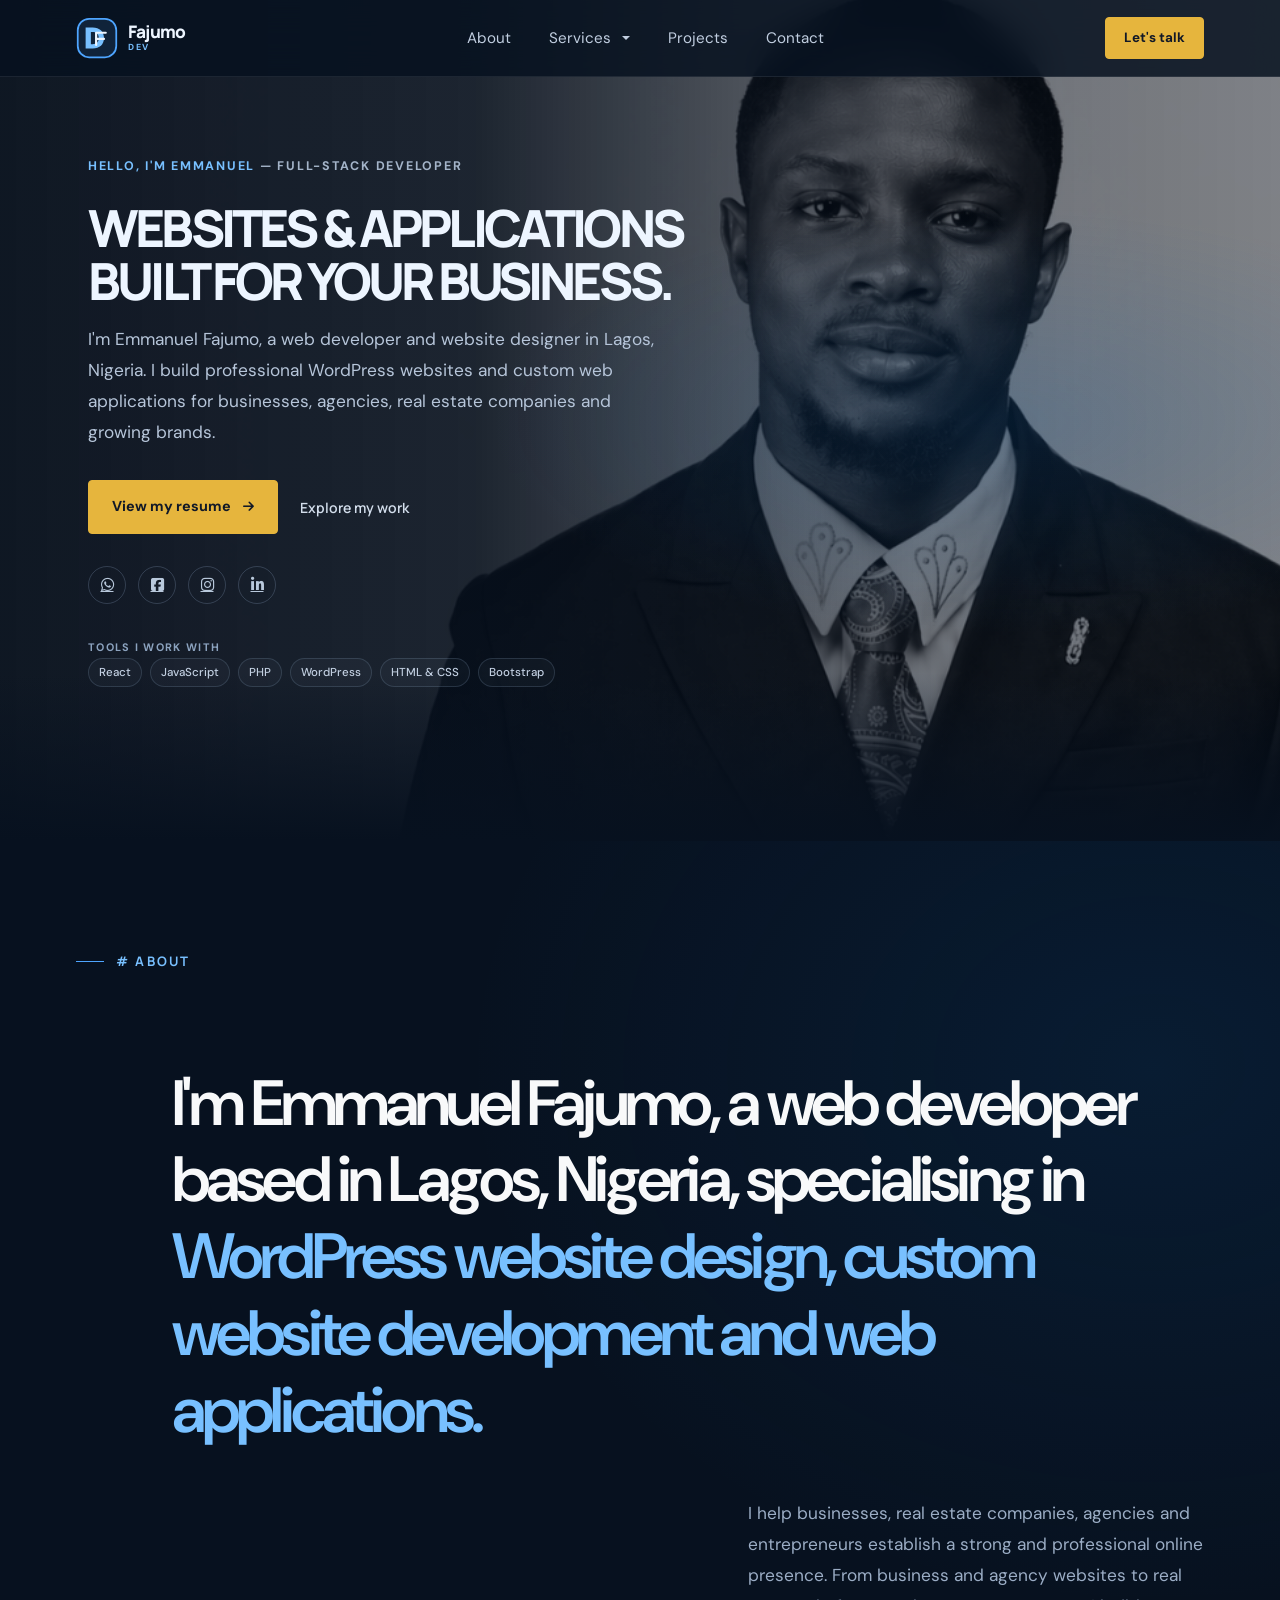
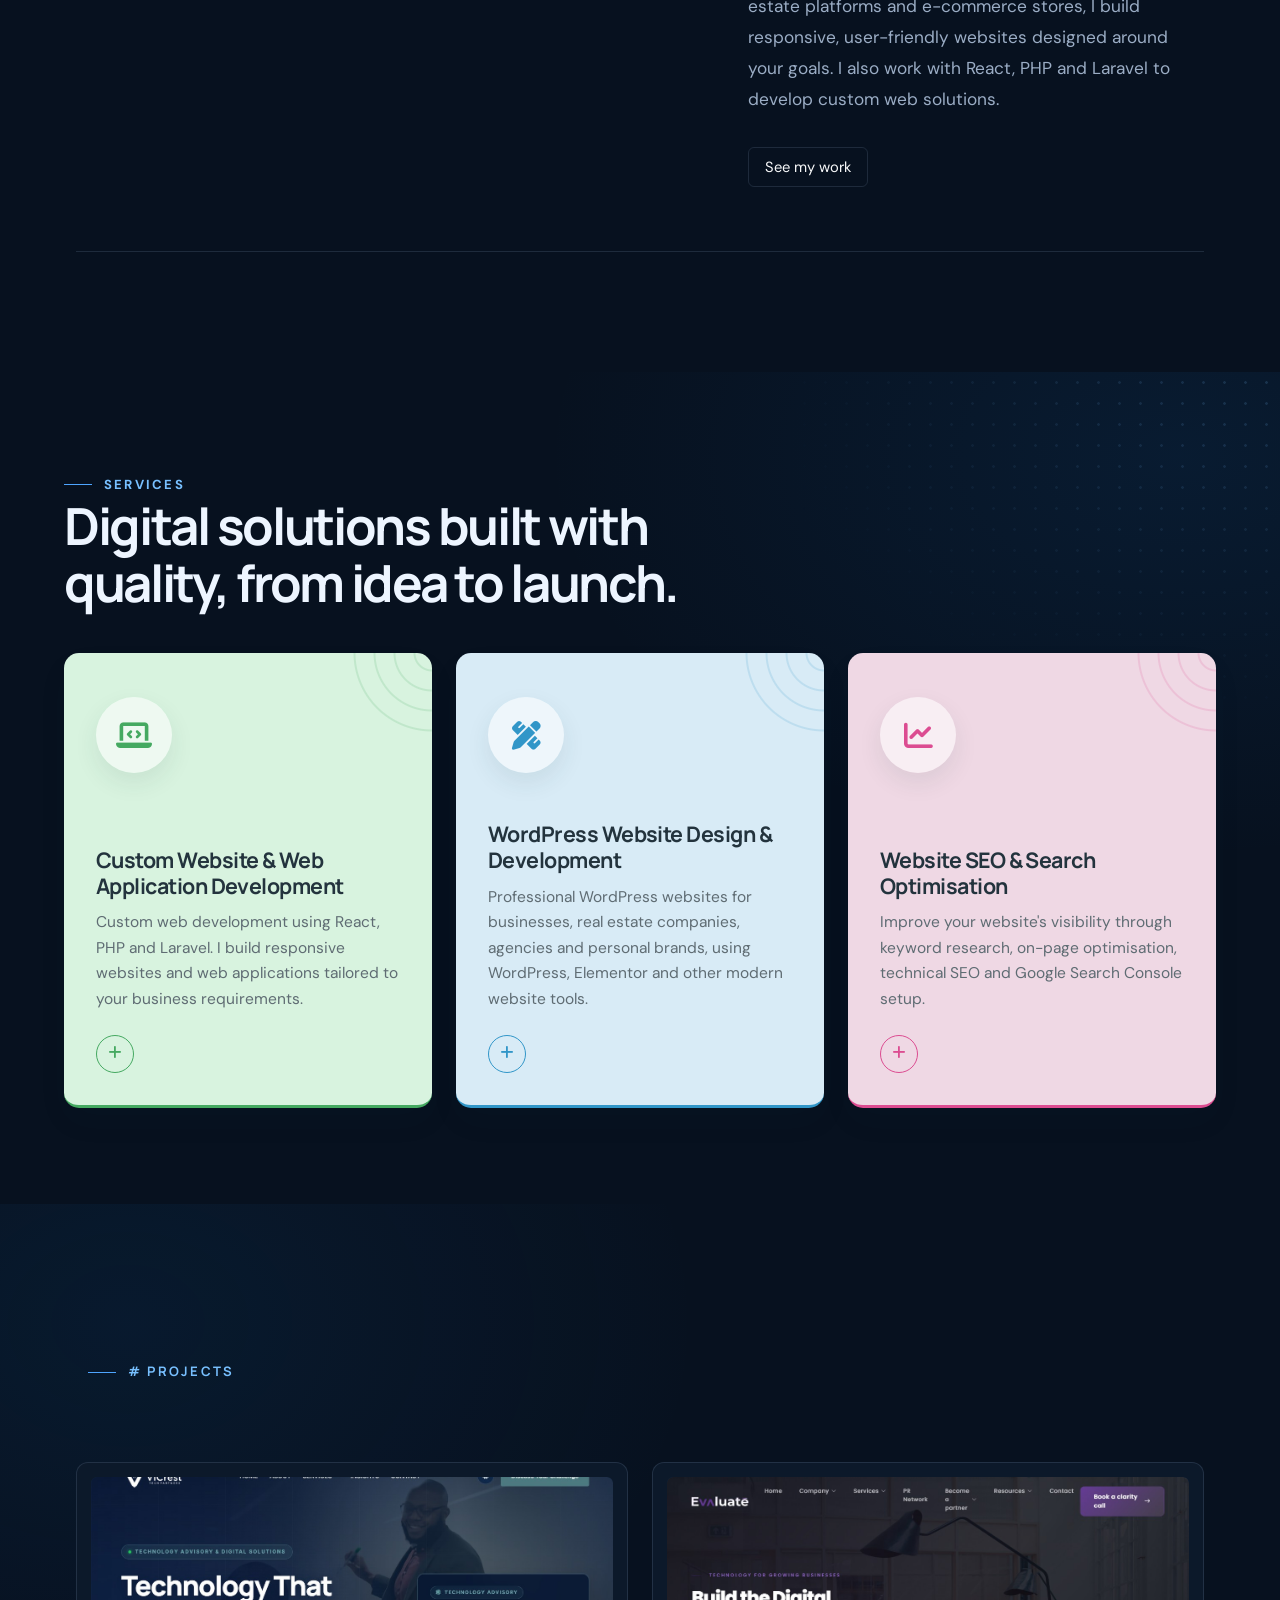
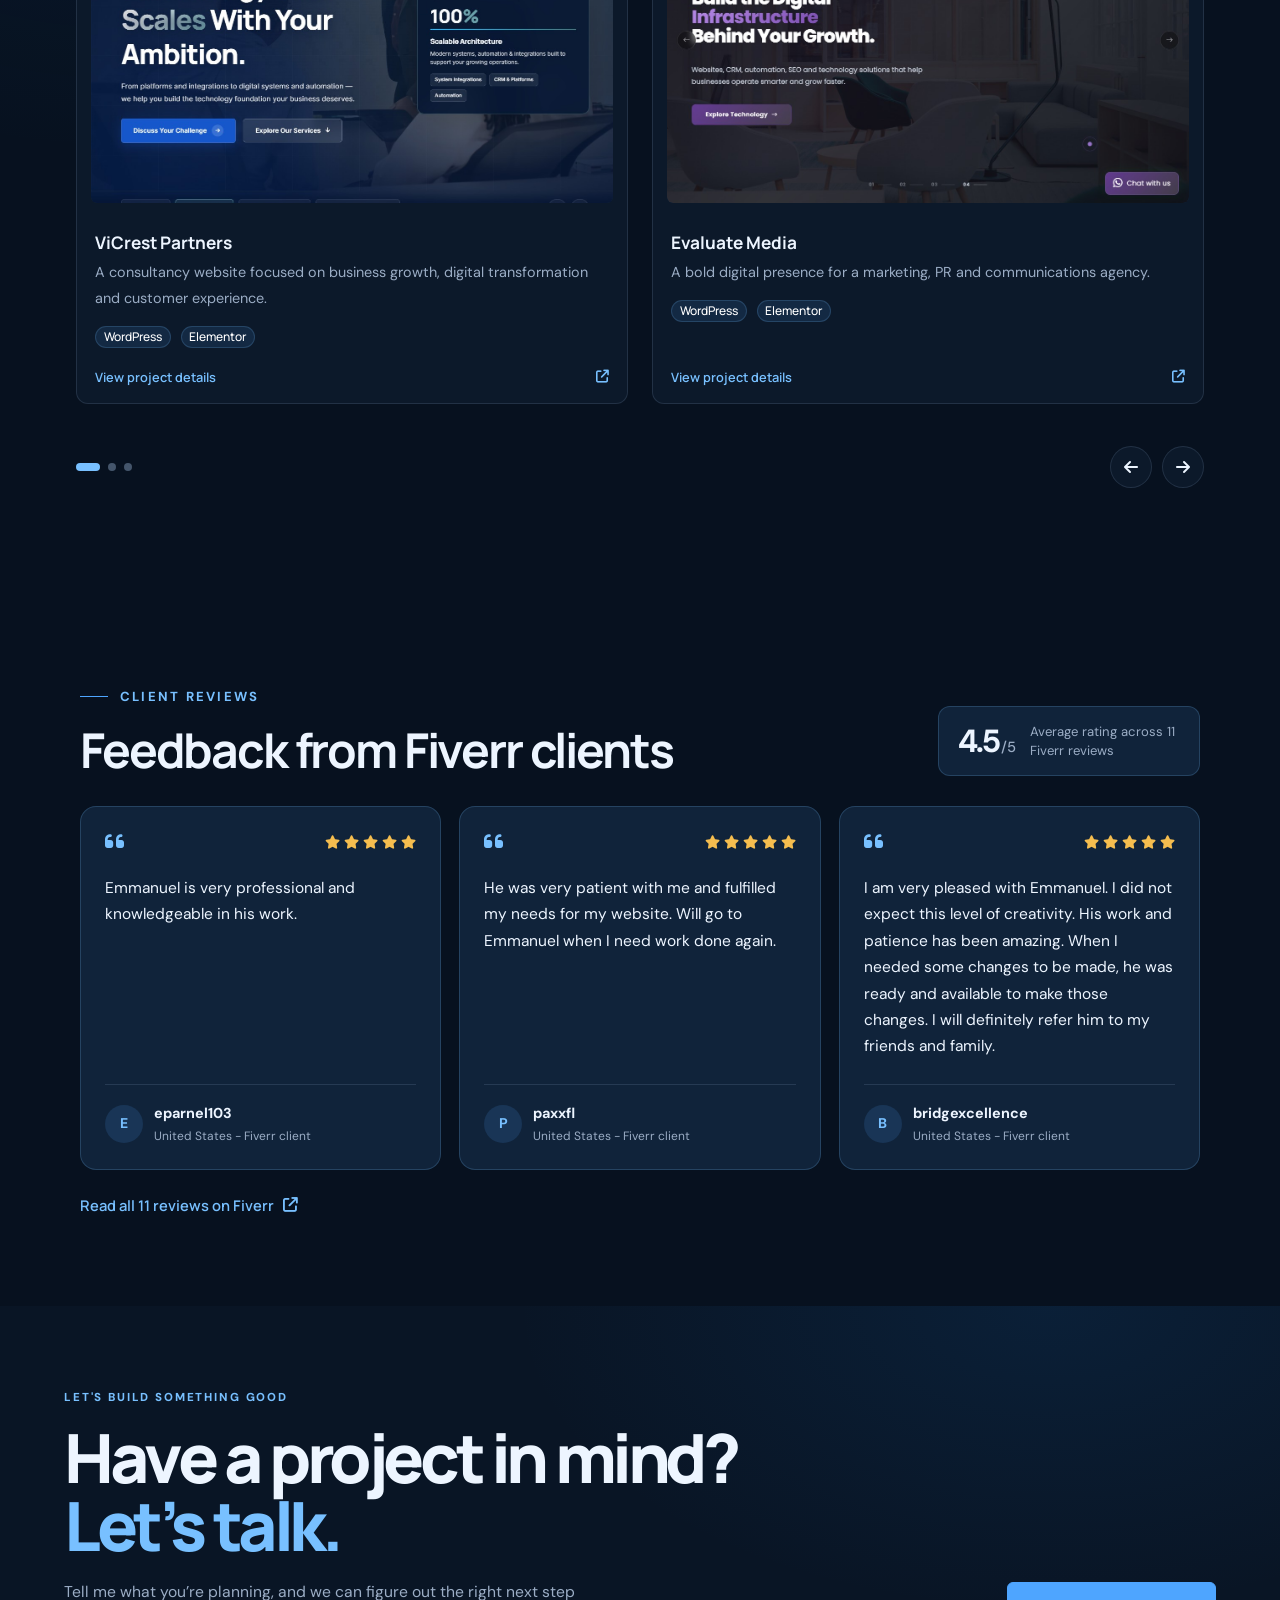
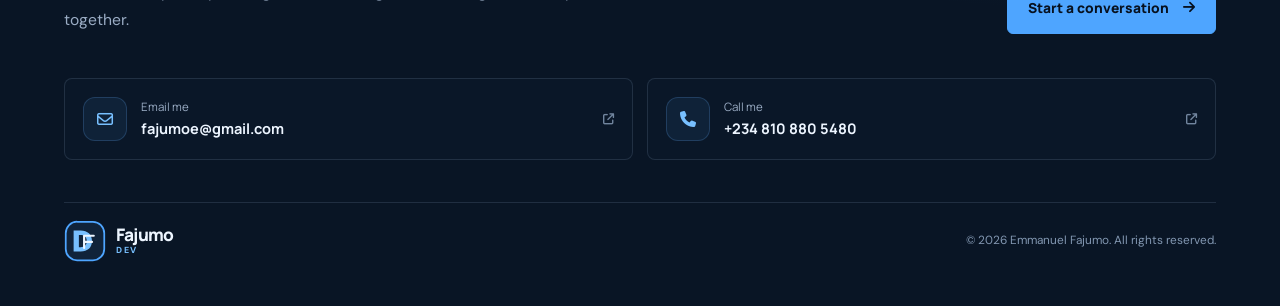
==== commit 5dc70c41: "css updated" ====
--- a/index.html
+++ b/index.html
@@ -544,11 +544,6 @@
 
 
 		<!-- Footer -->
-<<<<<<< HEAD
-		<div class="container-fluid bgcolor pt-3" id="contact">
-			<div class="row pb-5">
-				<div class="col-md-4 text-center offset-md-4">
-=======
 		<div class="container-fluid bgcolor" id="contact" aria-labelledby="footer-contact-title">
 			<div class="footer-contact-inner">
 				<div class="footer-contact-main">
@@ -583,7 +578,6 @@
 				</div>
 
 				<div class="footer-contact-bottom">
->>>>>>> main
 					<a class="navbar-brand logo footer-logo" href="#hero" id="footerlogo" aria-label="Dev Fajumo home">
 						<svg class="logo-mark" viewBox="0 0 48 48" role="img" aria-labelledby="footerLogoTitle">
 							<title id="footerLogoTitle">DF monogram</title>
@@ -592,37 +586,15 @@
 							<path
 								d="M11 12h8c8 0 13 4.7 13 12s-5 12-13 12h-8V12Zm6 5v14h2c4.5 0 7-2.4 7-7s-2.5-7-7-7h-2Z"
 								fill="#78c0ff" />
-<<<<<<< HEAD
-							<path d="M23 18h11M23 18v14M23 25h9" fill="none" stroke="#edf5ff" stroke-linecap="round"
-								stroke-width="2.5" />
-=======
 							<path d="M23 18h11M23 18v14M23 25h9" fill="none" stroke="#edf5ff"
 								stroke-linecap="round" stroke-width="2.5" />
->>>>>>> main
 						</svg>
 						<span class="logo-wordmark">
 							<span class="logo-name">Fajumo</span>
 							<span class="logo-caption">DEV</span>
 						</span>
 					</a>
-<<<<<<< HEAD
-					<h3 class="py-3">Are You Ready to Work with Me? <br>Don't be Shy, Say Hello!</h3>
-					<div class="d-flex justify-content-center py-5">
-						<a href="mailto:fajumoe@gmail.com" class="px-5 fs-5">fajumoe@gmail.com</a>
-						<a href="tel:+2348114347085" class="px-5 fs-5">+234 811 434 7085</a>
-
-
-
-
-					</div>
-				</div>
-			</div>
-			<div class="row">
-				<div class="col-md-12 contact-accent">
-
-=======
 					<p>© 2026 Emmanuel Fajumo. All rights reserved.</p>
->>>>>>> main
 				</div>
 			</div>
 		</div>
@@ -644,16 +616,6 @@
 				</div>
 				<button type="button" class="btn-close" data-bs-dismiss="offcanvas" aria-label="Close"></button>
 			</div>
-<<<<<<< HEAD
-			<div class="offcanvas-body bg-dark">
-				<form id="contact-form">
-					<label class="form-label text-light" for="mess">Your message</label>
-					<textarea class="form-control form-control-lg" placeholder="How can I help?" id="mess"
-						maxlength="2000" required></textarea>
-					<p class="whatsapp-note">This opens WhatsApp with your message ready to send.</p>
-					<button type="submit" class="btn btn-lg form-control form-control-lg mt-3">Continue to
-						WhatsApp</button>
-=======
 			<div class="offcanvas-body contact-panel-body">
 				<div class="contact-panel-intro">
 					<span class="contact-panel-eyebrow">START A CONVERSATION</span>
@@ -676,7 +638,6 @@
 						<i class="fa-solid fa-arrow-up-right-from-square contact-submit-arrow" aria-hidden="true"></i>
 					</button>
 					<p class="contact-panel-note">WhatsApp opens with your message ready to send.</p>
->>>>>>> main
 				</form>
 				<div class="contact-panel-alternative">
 					<span>Prefer email?</span>
--- a/style.css
+++ b/style.css
@@ -94,11 +94,11 @@
 	padding: 0;
 }
 
-.navbar {
+.mainbody .navbar {
 	padding: 0;
 }
 
-.navbar-brand.logo {
+.mainbody .navbar-brand.logo {
 	display: inline-flex;
 	align-items: center;
 	gap: 10px;
@@ -109,7 +109,7 @@
 	transition: opacity 180ms ease, transform 180ms ease;
 }
 
-.navbar-brand.logo:hover {
+.mainbody .navbar-brand.logo:hover {
 	transform: translateY(-1px);
 	opacity: 0.88;
 }
@@ -149,13 +149,13 @@
 	color: var(--blue-bright);
 }
 
-.navbar-nav {
+.mainbody .navbar-nav {
 	width: auto !important;
 	gap: clamp(14px, 3vw, 38px);
 	margin: 0 auto;
 }
 
-.navbar .nav-cta {
+.mainbody .navbar .nav-cta {
 	display: inline-flex;
 	align-items: center;
 	justify-content: center;
@@ -172,14 +172,14 @@
 	transition: background 180ms ease, border-color 180ms ease, transform 180ms ease;
 }
 
-.navbar .nav-cta:hover {
+.mainbody .navbar .nav-cta:hover {
 	transform: translateY(-1px);
 	border-color: #f3cd69;
 	background: #f3cd69;
 	color: #111827;
 }
 
-.nav-link {
+.mainbody .nav-link {
 	padding: 10px 0 !important;
 	color: #c1cee0;
 	font-family: "DM Sans", sans-serif;
@@ -187,24 +187,24 @@
 	transition: color 180ms ease;
 }
 
-.nav-link:hover,
-.nav-link:focus-visible {
-	color: var(--blue-bright);
-}
-
-.services-nav-item .nav-link {
+.mainbody .nav-link:hover,
+.mainbody .nav-link:focus-visible {
+	color: var(--blue-bright);
+}
+
+.mainbody .services-nav-item .nav-link {
 	border: 0;
 	background: transparent;
 	font-family: "DM Sans", sans-serif;
 	font-size: 0.95rem;
 }
 
-.services-nav-item .nav-link::after {
+.mainbody .services-nav-item .nav-link::after {
 	margin-left: 7px;
 	vertical-align: 0.16em;
 }
 
-.services-dropdown {
+.mainbody .services-dropdown {
 	min-width: 260px;
 	margin-top: 12px;
 	padding: 7px;
@@ -214,7 +214,7 @@
 	box-shadow: 0 16px 38px rgba(2, 8, 16, 0.4);
 }
 
-.services-dropdown .dropdown-item {
+.mainbody .services-dropdown .dropdown-item {
 	padding: 10px 12px;
 	border-radius: 5px;
 	color: #c1cee0;
@@ -225,17 +225,17 @@
 	transition: color 160ms ease, background 160ms ease;
 }
 
-.services-dropdown .dropdown-item:hover,
-.services-dropdown .dropdown-item:focus {
+.mainbody .services-dropdown .dropdown-item:hover,
+.mainbody .services-dropdown .dropdown-item:focus {
 	background: rgba(78, 165, 255, 0.12);
 	color: var(--blue-bright);
 }
 
-.navbar-toggler {
+.mainbody .navbar-toggler {
 	border-color: var(--line);
 }
 
-.navbar-toggler-icon {
+.mainbody .navbar-toggler-icon {
 	filter: invert(1);
 }
 
@@ -1027,149 +1027,6 @@
 .testimonial-overview-score {
 	color: var(--ink);
 	font-size: 2rem;
-<<<<<<< HEAD
-	font-weight: 700;
-	letter-spacing: -0.06em;
-	line-height: 1;
-}
-
-.testimonial-overview-score span {
-	margin-left: 2px;
-	color: var(--muted);
-	font-size: 0.92rem;
-	font-weight: 500;
-	letter-spacing: 0;
-}
-
-.testimonial-overview p {
-	max-width: 150px;
-	margin: 0;
-	color: var(--muted);
-	font-size: 0.82rem;
-	line-height: 1.45;
-}
-
-.testimonial-grid {
-	display: grid;
-	grid-template-columns: repeat(3, minmax(0, 1fr));
-	gap: 18px;
-}
-
-.testimonial-card {
-	display: flex;
-	min-height: 320px;
-	flex-direction: column;
-	padding: 24px;
-	border: 1px solid rgba(120, 192, 255, 0.2);
-	border-radius: 16px;
-	background: var(--surface-raised);
-}
-
-.testimonial-card-header {
-	display: flex;
-	align-items: center;
-	justify-content: space-between;
-	margin-bottom: 22px;
-}
-
-.testimonial-quote-mark {
-	color: var(--blue-bright);
-	font-size: 1.35rem;
-}
-
-.testimonial-stars {
-	display: flex;
-	gap: 4px;
-	color: #f5bd4f;
-	font-size: 0.84rem;
-}
-
-.testimonial-card blockquote {
-	flex: 1;
-	margin: 0;
-	color: var(--ink);
-	font-size: 0.97rem;
-	line-height: 1.7;
-}
-
-.testimonial-author {
-	display: flex;
-	align-items: center;
-	gap: 11px;
-	margin-top: 24px;
-	padding-top: 18px;
-	border-top: 1px solid var(--line);
-}
-
-.testimonial-avatar {
-	display: grid;
-	width: 38px;
-	height: 38px;
-	flex: 0 0 38px;
-	place-items: center;
-	border-radius: 50%;
-	background: rgba(78, 165, 255, 0.14);
-	color: var(--blue-bright);
-	font-size: 0.88rem;
-	font-weight: 700;
-}
-
-.testimonial-author-info {
-	display: flex;
-	flex-direction: column;
-	gap: 3px;
-}
-
-.testimonial-author-info cite {
-	color: var(--ink);
-	font-size: 0.9rem;
-	font-style: normal;
-	font-weight: 700;
-}
-
-.testimonial-author-info span {
-	color: var(--muted);
-	font-size: 0.75rem;
-}
-
-.testimonial-all-link {
-	display: inline-flex;
-	align-items: center;
-	gap: 9px;
-	margin-top: 24px;
-	color: var(--blue-bright);
-	font-size: 0.92rem;
-	font-weight: 600;
-	text-decoration: none;
-}
-
-.testimonial-all-link:hover {
-	color: var(--ink);
-}
-
-.testimonial-all-link:focus-visible {
-	outline-offset: 5px;
-}
-
-#contact {
-	padding-bottom: 32px !important;
-	background: #091525;
-}
-
-#contact .logo {
-	justify-content: center;
-	width: auto !important;
-	color: var(--ink) !important;
-}
-
-#contact .logo-wordmark {
-	align-items: flex-start;
-}
-
-#contact h3 {
-	font-size: clamp(1.5rem, 3vw, 2.1rem);
-=======
->>>>>>> main
 	font-weight: 700;
 	letter-spacing: -0.06em;
 	line-height: 1;
@@ -1700,11 +1557,11 @@
 		padding-left: 20px !important;
 	}
 
-	.navbar-collapse {
+	.mainbody .navbar-collapse {
 		padding: 14px 0 4px;
 	}
 
-	.navbar-nav {
+	.mainbody .navbar-nav {
 		align-items: flex-start;
 		gap: 4px;
 	}
@@ -1844,18 +1701,6 @@
 
 	.testimonial-header h2 {
 		font-size: clamp(2rem, 8vw, 2.7rem);
-<<<<<<< HEAD
-	}
-
-	.testimonial-grid {
-		grid-template-columns: 1fr;
-	}
-
-	.testimonial-card {
-		min-height: 0;
-		padding: 22px;
-=======
->>>>>>> main
 	}
 
 	.testimonial-grid {
